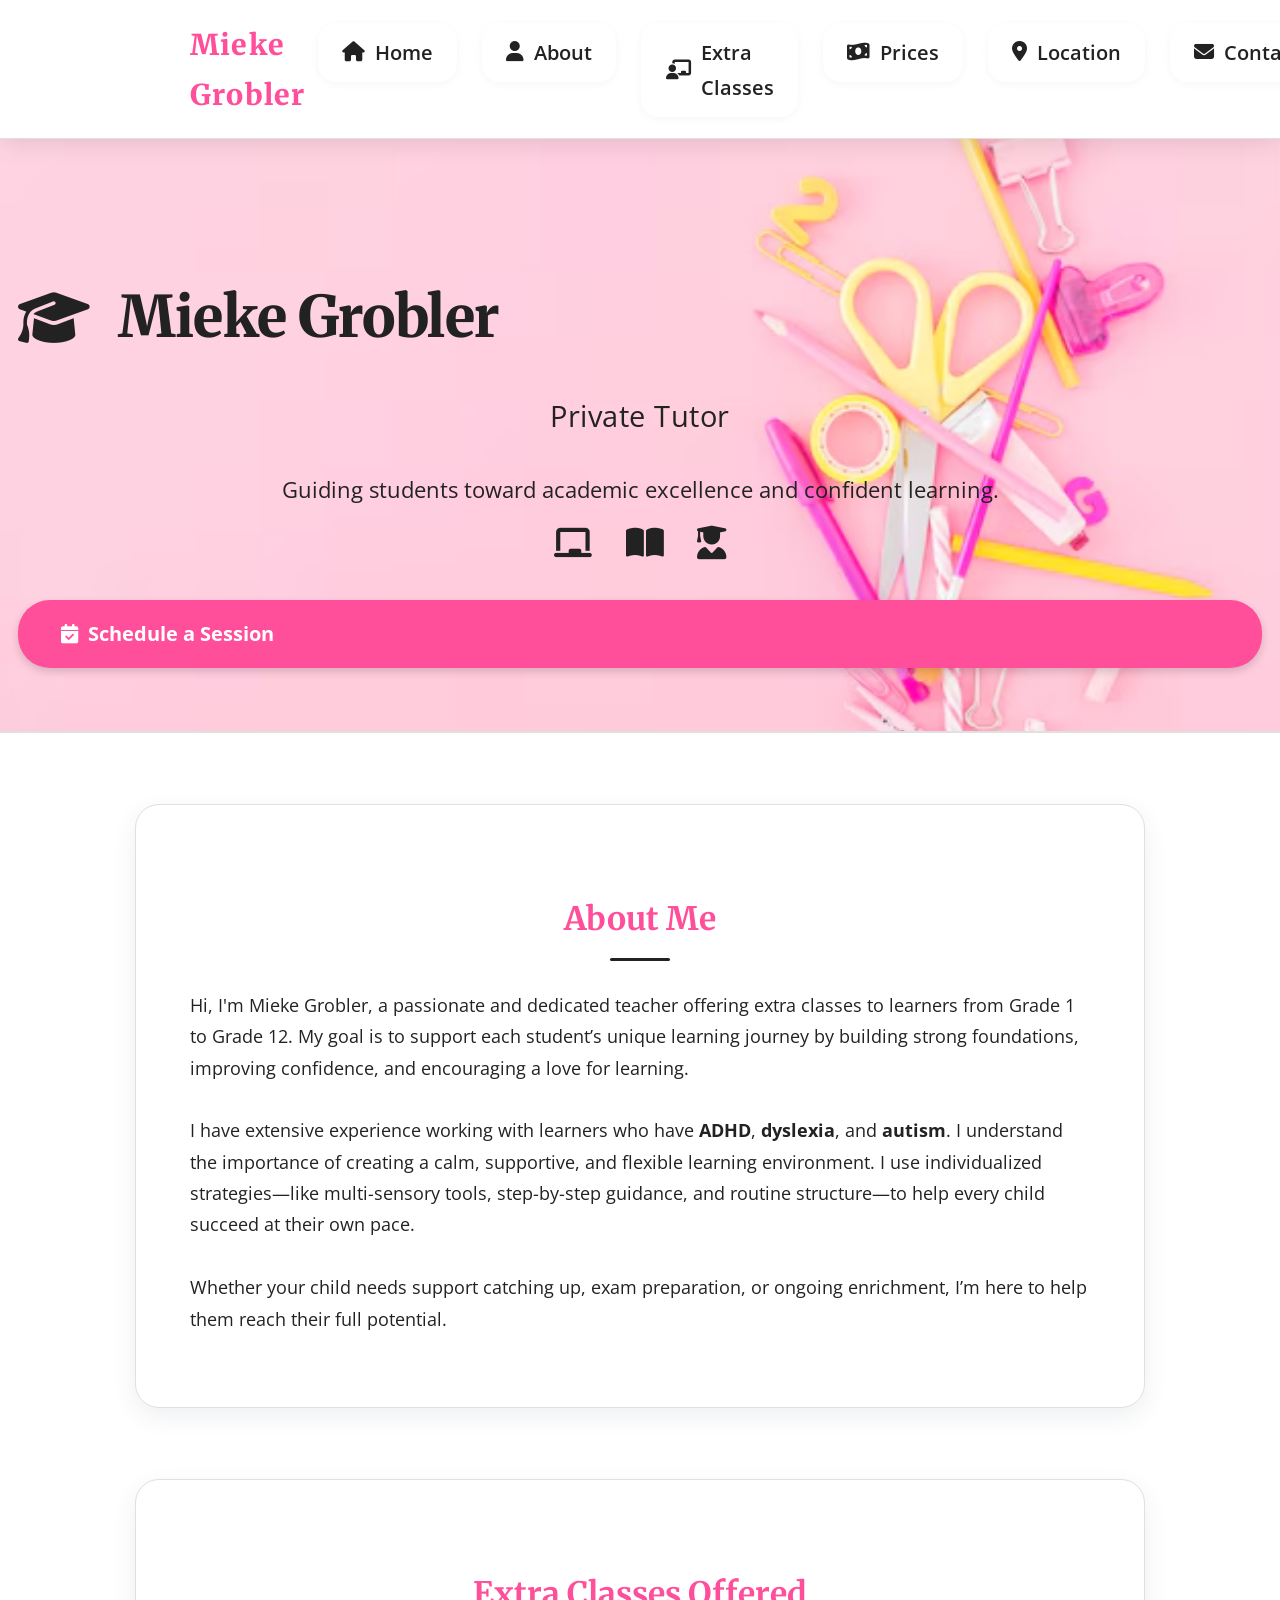
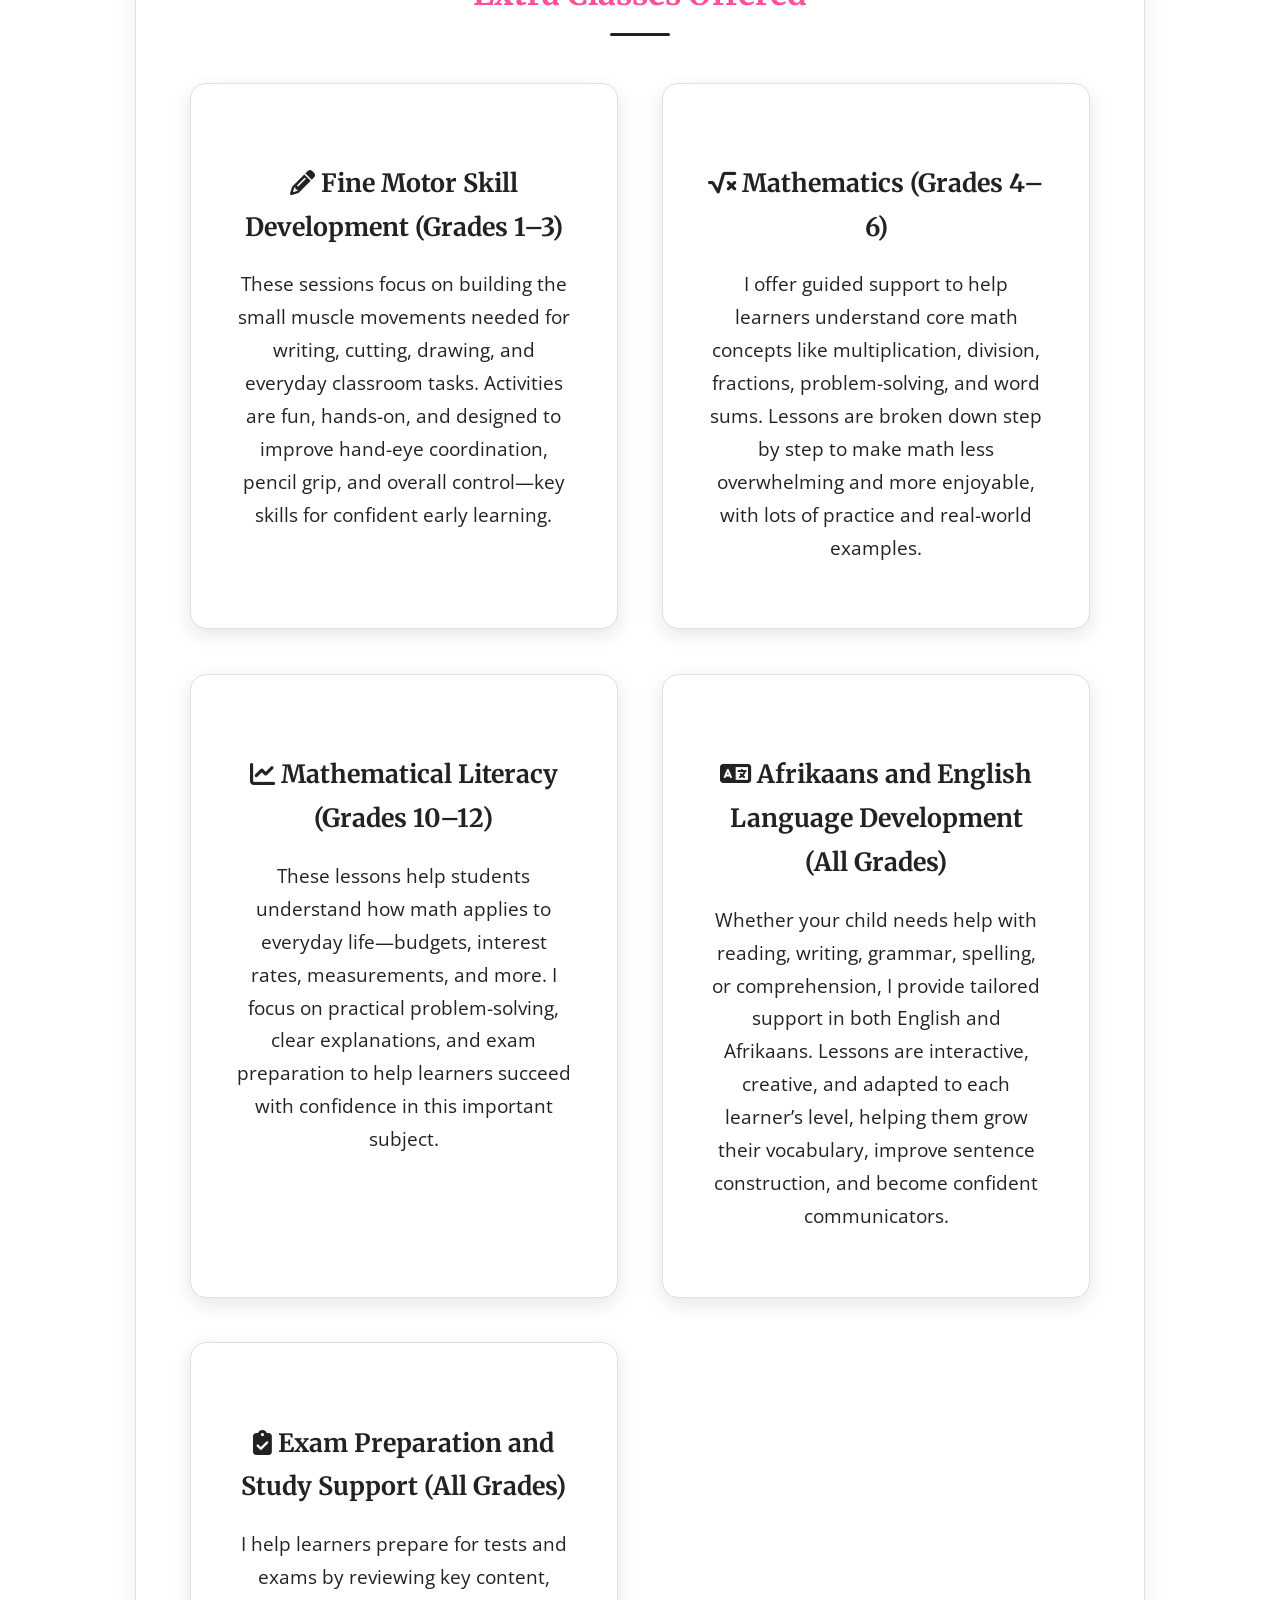
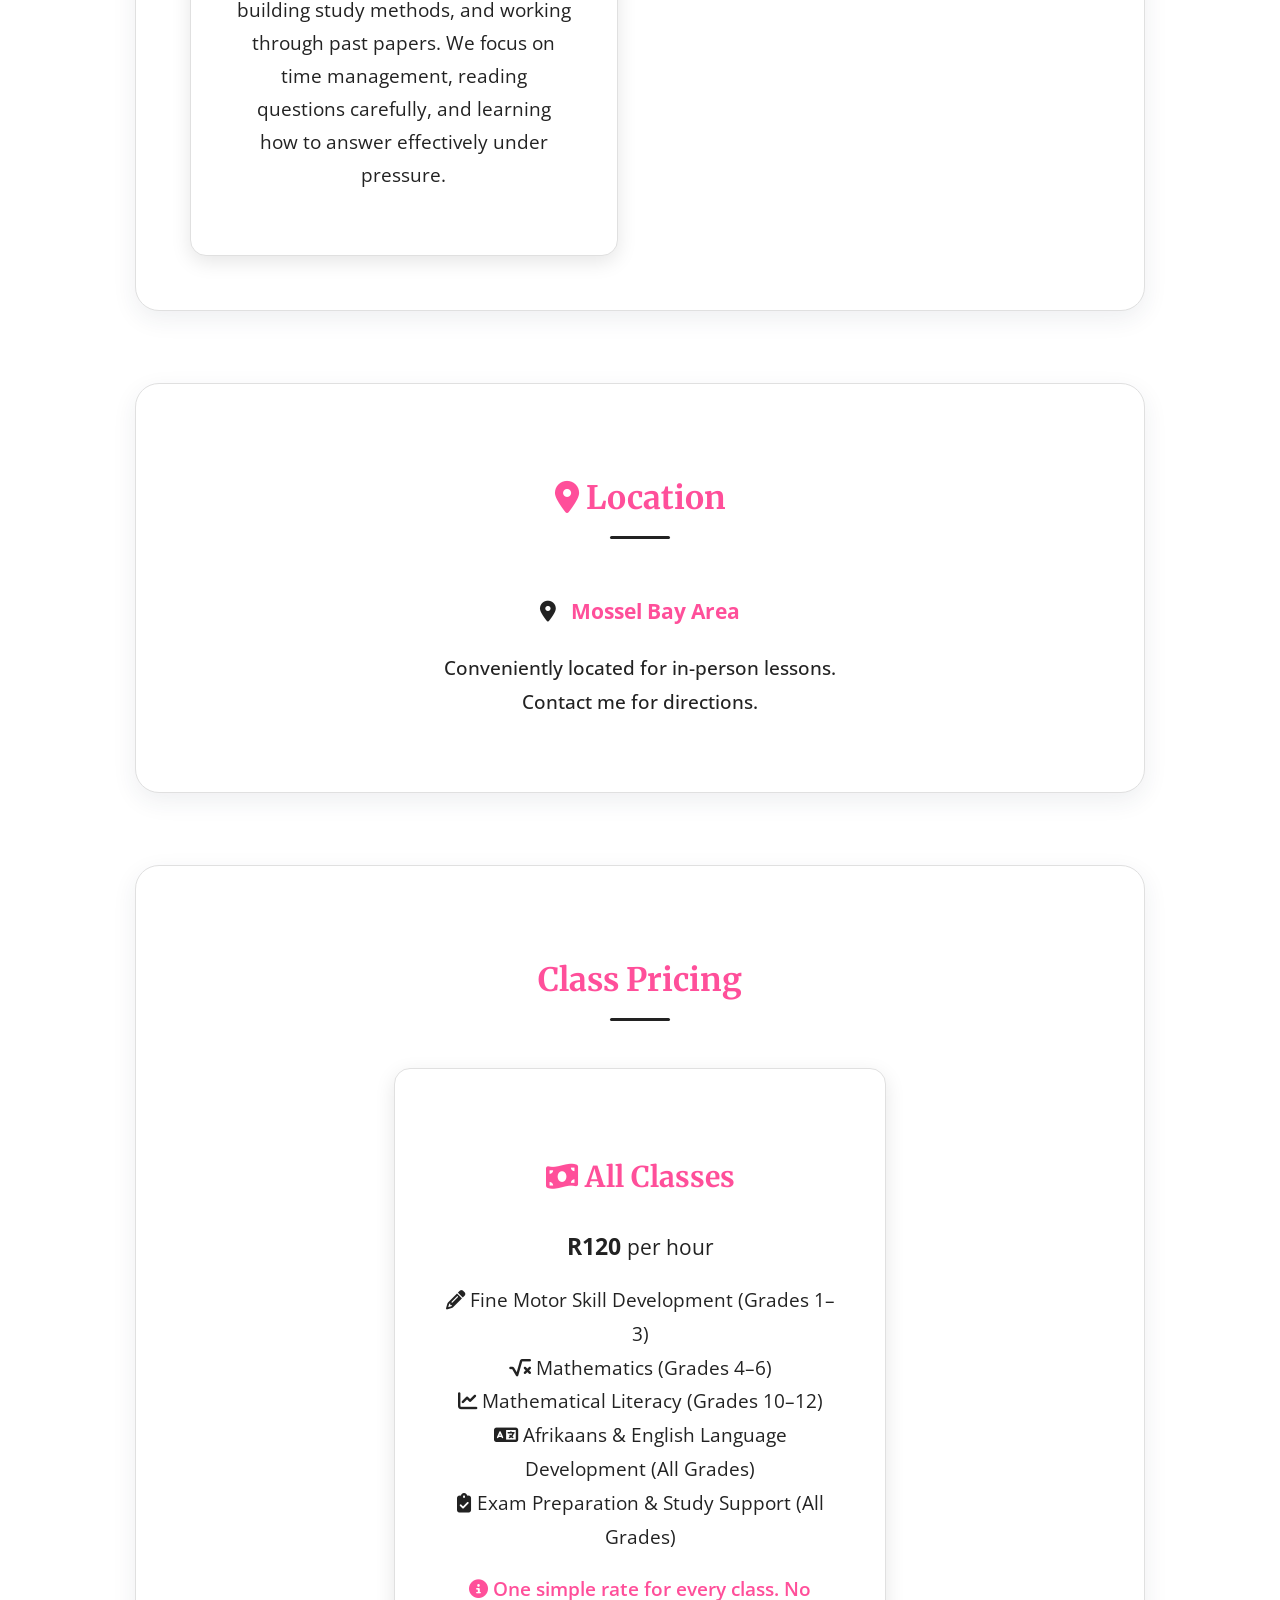
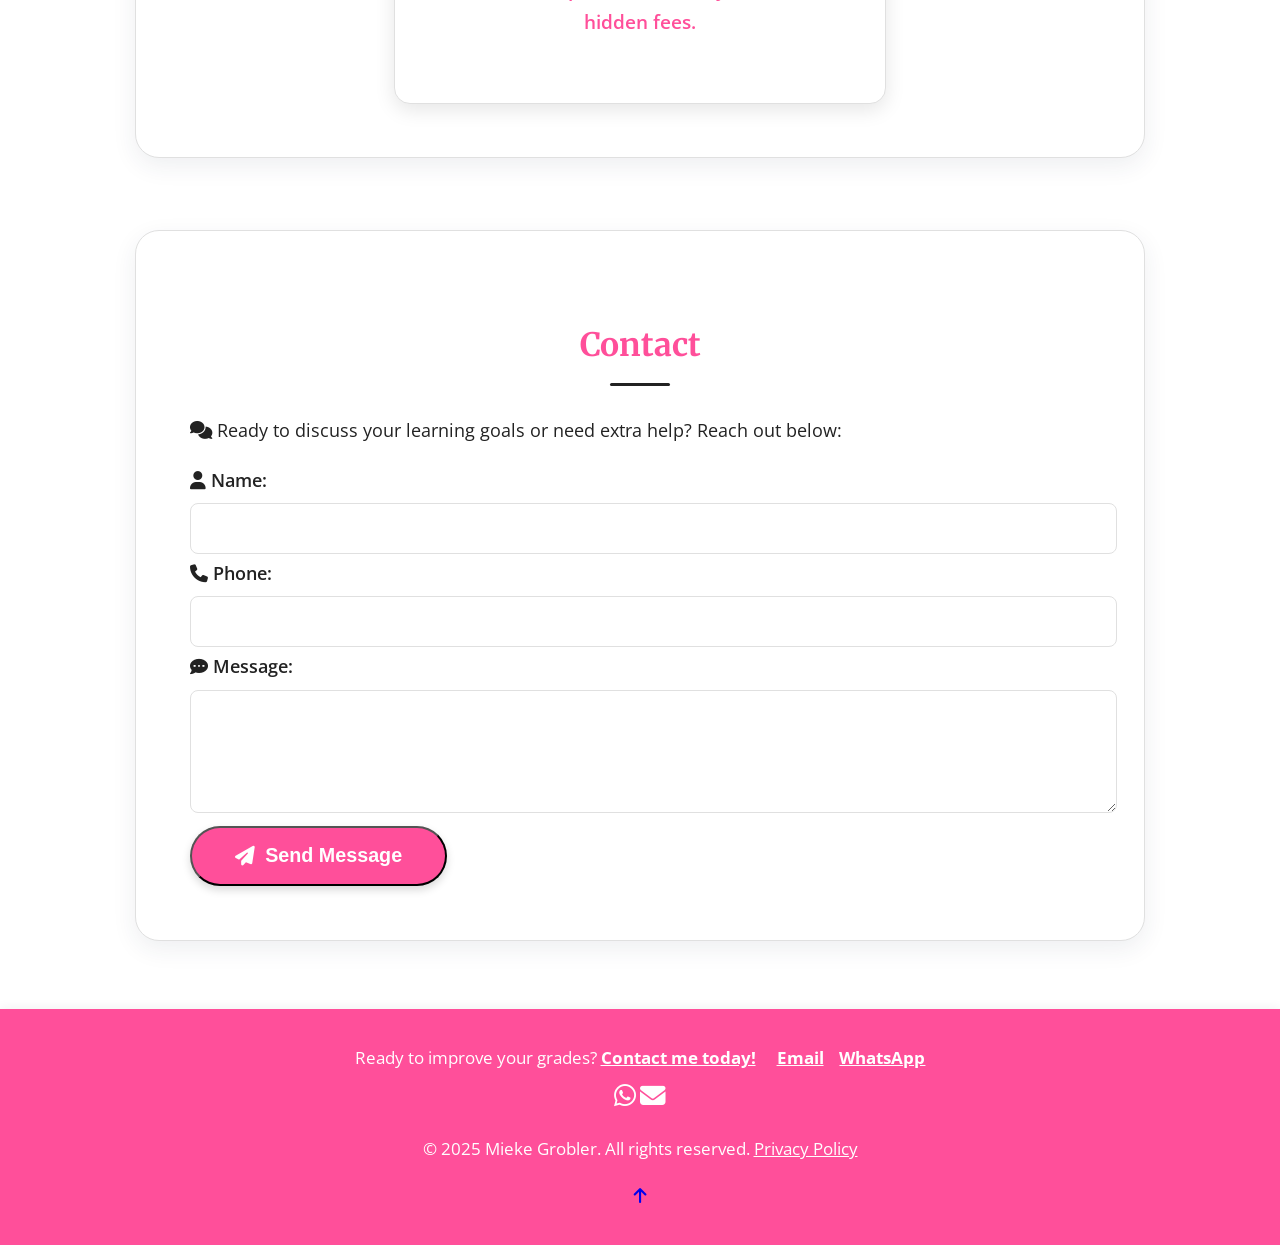
==== index.html @ 0d20e69e "First commit of MiekeGroblerWebsite" ====
<!DOCTYPE html>
<html lang="en">
<head>
    <meta charset="UTF-8" />
    <meta name="viewport" content="width=device-width, initial-scale=1" />
    <title>Mieke Grobler | Private Tutor</title>
    <link rel="stylesheet" href="style.css" />
    <!-- Google Fonts -->
    <link href="https://fonts.googleapis.com/css2?family=Open+Sans:wght@400;700&family=Merriweather:wght@700;800&display=swap" rel="stylesheet">
    <!-- Font Awesome for icons -->
    <link rel="stylesheet" href="https://cdnjs.cloudflare.com/ajax/libs/font-awesome/6.4.0/css/all.min.css" />
    <!-- Smooth scroll behavior -->
    <style>html { scroll-behavior: smooth; }</style>
</head>
<body>

    <!-- Navigation -->
    <header class="sticky-header">
        <nav>
            <span class="nav-logo"></i> Mieke Grobler</span>
            <ul>
                <li><a href="#home"><i class="fa-solid fa-house"></i> Home</a></li>
                <li><a href="#about"><i class="fa-solid fa-user"></i> About</a></li>
                <li><a href="#extra-classes"><i class="fa-solid fa-chalkboard-teacher"></i> Extra Classes</a></li>
                <li><a href="#prices"><i class="fa-solid fa-money-bill-wave"></i> Prices</a></li>
                <li><a href="#location"><i class="fa-solid fa-location-dot"></i> Location</a></li>
                <li><a href="#contact"><i class="fa-solid fa-envelope"></i> Contact</a></li>
            </ul>
        </nav>
    </header>
    <!-- Top Image Removed. Background is now set in CSS for hero section. -->

    <!-- Hero / Intro Section -->
    <section id="home" class="hero-formal">
        <div class="hero-content">
            <h1><i class="fa-solid fa-graduation-cap"></i> Mieke Grobler</h1>
            <h2>Private Tutor</h2>
            <p>Guiding students toward academic excellence and confident learning.<br>
            <span class="hero-icons">
                <i class="fa-solid fa-chalkboard"></i>
                <i class="fa-solid fa-book-open"></i>
                <i class="fa-solid fa-user-graduate"></i>
            </span>
            </p>
            <a href="#contact" class="btn-main"><i class="fa-solid fa-calendar-check"></i> Schedule a Session</a>
        </div>
    </section>

    <!-- About Section -->
    <section id="about" class="about-formal">
        <h3>About Me</h3>
        <p>
            Hi, I'm Mieke Grobler, a passionate and dedicated teacher offering extra classes to learners from Grade 1 to Grade 12. My goal is to support each student’s unique learning journey by building strong foundations, improving confidence, and encouraging a love for learning.<br><br>
            I have extensive experience working with learners who have <strong>ADHD</strong>, <strong>dyslexia</strong>, and <strong>autism</strong>. I understand the importance of creating a calm, supportive, and flexible learning environment. I use individualized strategies—like multi-sensory tools, step-by-step guidance, and routine structure—to help every child succeed at their own pace.<br><br>
            Whether your child needs support catching up, exam preparation, or ongoing enrichment, I’m here to help them reach their full potential.
        </p>
    </section>

    <!-- Classes / Services Section -->
    <section id="extra-classes" class="services-formal">
        <h3>Extra Classes Offered</h3>
        <div class="service-list">
            <div class="service">
                <h4><i class="fa-solid fa-pencil"></i> Fine Motor Skill Development (Grades 1–3)</h4>
                <p>These sessions focus on building the small muscle movements needed for writing, cutting, drawing, and everyday classroom tasks. Activities are fun, hands-on, and designed to improve hand-eye coordination, pencil grip, and overall control—key skills for confident early learning.</p>
            </div>
            <div class="service">
                <h4><i class="fa-solid fa-square-root-variable"></i> Mathematics (Grades 4–6)</h4>
                <p>I offer guided support to help learners understand core math concepts like multiplication, division, fractions, problem-solving, and word sums. Lessons are broken down step by step to make math less overwhelming and more enjoyable, with lots of practice and real-world examples.</p>
            </div>
            <div class="service">
                <h4><i class="fa-solid fa-chart-line"></i> Mathematical Literacy (Grades 10–12)</h4>
                <p>These lessons help students understand how math applies to everyday life—budgets, interest rates, measurements, and more. I focus on practical problem-solving, clear explanations, and exam preparation to help learners succeed with confidence in this important subject.</p>
            </div>
            <div class="service">
                <h4><i class="fa-solid fa-language"></i> Afrikaans and English Language Development (All Grades)</h4>
                <p>Whether your child needs help with reading, writing, grammar, spelling, or comprehension, I provide tailored support in both English and Afrikaans. Lessons are interactive, creative, and adapted to each learner’s level, helping them grow their vocabulary, improve sentence construction, and become confident communicators.</p>
            </div>
            <div class="service">
                <h4><i class="fa-solid fa-clipboard-check"></i> Exam Preparation and Study Support (All Grades)</h4>
                <p>I help learners prepare for tests and exams by reviewing key content, building study methods, and working through past papers. We focus on time management, reading questions carefully, and learning how to answer effectively under pressure.</p>
            </div>
        </div>
    </section>

    <!-- Location Section -->
    <section id="location" class="location-formal section-animate">
        <div class="location-content">
            <h3><i class="fa-solid fa-location-dot"></i> Location</h3>
            <div class="location-details">
                <p><i class="fa-solid fa-map-marker-alt" style="color:var(--accent-green);margin-right:0.5em;"></i> <span style="font-weight:700;color:var(--primary-pink);">Mossel Bay Area</span></p>
                <p style="color:var(--dark-text);font-size:1.08em;margin-top:0.5em;">Conveniently located for in-person lessons.<br>Contact me for directions.</p>
            </div>
        </div>
    </section>
    <!-- Testimonials Section -->
    <section id="prices" class="prices-formal">
        <h3>Class Pricing</h3>
        <div class="price-list" style="justify-content:center;">
            <div class="price-item" style="max-width:400px;margin:auto;">
                <h4 style="font-size:1.6em;color:var(--primary-pink);margin-bottom:0.5em;"><i class="fa-solid fa-money-bill-wave"></i> All Classes</h4>
                <p style="font-size:1.3em;color:var(--accent-green);font-weight:700;margin-bottom:0.7em;">R120 <span style="font-size:0.9em;color:var(--dark-text);font-weight:400;">per hour</span></p>
                <ul style="list-style:none;padding:0;margin:0 0 1em 0;font-size:1.08em;color:var(--dark-text);">
                    <li><i class="fa-solid fa-pencil"></i> Fine Motor Skill Development (Grades 1–3)</li>
                    <li><i class="fa-solid fa-square-root-variable"></i> Mathematics (Grades 4–6)</li>
                    <li><i class="fa-solid fa-chart-line"></i> Mathematical Literacy (Grades 10–12)</li>
                    <li><i class="fa-solid fa-language"></i> Afrikaans & English Language Development (All Grades)</li>
                    <li><i class="fa-solid fa-clipboard-check"></i> Exam Preparation & Study Support (All Grades)</li>
                </ul>
                <p style="color:var(--primary-pink);font-size:1.05em;margin-top:0.5em;"><i class="fa-solid fa-info-circle"></i> One simple rate for every class. No hidden fees.</p>
            </div>
        </div>
    </section>

    <!-- Contact Section -->
    <section id="contact" class="contact-formal">
        <h3>Contact</h3>
        <p><i class="fa-solid fa-comments"></i> Ready to discuss your learning goals or need extra help? Reach out below:</p>
        <form class="contact-form" action="https://formspree.io/f/xblynzdd" method="POST">
            <div class="form-group">
                <label for="name"><i class="fa-solid fa-user"></i> Name:</label>
                <input type="text" id="name" name="name" required>
            </div>
            <div class="form-group">
                <label for="email"><i class="fa-solid fa-phone"></i> Phone:</label>
                <input type="email" id="email" name="email" required>
            </div>
            <div class="form-group">
                <label for="message"><i class="fa-solid fa-comment-dots"></i> Message:</label>
                <textarea id="message" name="message" rows="4" required></textarea>
            </div>
            <button type="submit" class="btn-main"><i class="fa-solid fa-paper-plane"></i> Send Message</button>
            <input type="hidden" name="_subject" value="New Contact Form Submission from Mieke Grobler Website">
            <input type="hidden" name="_next" value="#contact">
        </form>
    </section>

    <footer>
        <div class="call-to-action-bar">
            Ready to improve your grades?
            <a href="#contact" style="color:#fff;text-decoration:underline;font-weight:700;">Contact me today!</a>
            <span style="margin-left:1em;"></span>
            <a href="mailto:miekegrobler03@gmail.com" style="color:#fff;text-decoration:underline;font-weight:700;" title="Email Mieke">Email</a>
            <span style="margin-left:0.7em;"></span>
            <a href="https://wa.me/27649006282" target="_blank" style="color:#fff;text-decoration:underline;font-weight:700;" title="WhatsApp Mieke">WhatsApp</a>
        </div>
        <div class="footer-social">
            <a href="https://wa.me/yourwhatsappphonenumber" title="WhatsApp" target="_blank"><i class="fab fa-whatsapp"></i></a>
            <a href="mailto:your@email.com" title="Gmail" target="_blank"><i class="fa-solid fa-envelope"></i></a>
        </div>
        <p>&copy; 2025 Mieke Grobler. All rights reserved. <a href="#" style="color:#fff;text-decoration:underline;">Privacy Policy</a></p>
        <a href="#home" class="back-to-top" title="Back to top"><i class="fa-solid fa-arrow-up"></i></a>
    <script>
    // Animate sections on scroll
    function revealSections() {
      document.querySelectorAll('.about-formal, .services-formal, .prices-formal, .contact-formal').forEach(function(section) {
        var rect = section.getBoundingClientRect();
        if (rect.top < window.innerHeight - 60) {
          section.classList.add('visible');
        } else {
          section.classList.remove('visible');
        }
      });
    }
    window.addEventListener('scroll', revealSections);
    window.addEventListener('DOMContentLoaded', function() {
      document.querySelectorAll('.about-formal, .services-formal, .prices-formal, .contact-formal').forEach(function(section) {
        section.classList.add('section-animate');
      });
      revealSections();
    });
    // Highlight active nav link
    function highlightNav() {
      var sections = ['home','about','extra-classes','prices','contact'];
      var scrollPos = window.scrollY || window.pageYOffset;
      var found = false;
      sections.forEach(function(id, i) {
        var sec = document.getElementById(id);
        var nav = document.querySelector('a[href="#'+id+'"]');
        if (sec && nav) {
          var top = sec.offsetTop - 80;
          var bottom = top + sec.offsetHeight;
          if (scrollPos >= top && scrollPos < bottom && !found) {
            nav.classList.add('active');
            found = true;
          } else {
            nav.classList.remove('active');
          }
        }
      });
    }
    window.addEventListener('scroll', highlightNav);
    window.addEventListener('DOMContentLoaded', highlightNav);
    </script>
    </footer>
</body>
</html>
---- style.css ----
/* --- Prices Section --- */
.prices-formal {
    max-width: 900px;
    margin: 4em auto 3em auto;
    background: var(--neutral-white);
    box-shadow: 0 8px 25px 0 rgba(34,48,78,0.08);
    padding: 3em;
    border-radius: 24px;
    border: 1px solid var(--neutral-grey);
    position: relative;
}
.prices-formal h3 {
    color: var(--primary-pink);
    margin-bottom: 0.6em;
    font-size: 1.8em;
    font-family: 'Merriweather', serif;
    font-weight: 700;
    text-align: center;
    position: relative;
    padding-bottom: 0.3em;
}
.prices-formal h3::after {
    content: '';
    display: block;
    width: 60px;
    height: 3px;
    background: var(--accent-green); /* Now black */
    margin: 10px auto 0 auto;
    border-radius: 2px;
}
.price-list {
    display: grid;
    grid-template-columns: repeat(auto-fit, minmax(280px, 1fr));
    gap: 2.5em;
    justify-content: center;
    padding-top: 1em;
}
.price-item {
    background: var(--neutral-white);
    padding: 2.5em;
    border-radius: 16px;
    box-shadow: 0 6px 20px rgba(0,0,0,0.1);
    text-align: center;
    transition: transform 0.25s ease, box-shadow 0.25s ease;
    border: 1px solid var(--neutral-grey);
}
.price-item h4 {
    color: var(--accent-green); /* Now black */
    font-size: 1.4em;
    font-family: 'Merriweather', serif;
    margin-bottom: 0.6em;
}
.price-item p {
    font-size: 1.15em;
    color: var(--dark-text);
    font-weight: 600;
}
.price-note {
    text-align: center;
    margin-top: 2em;
    color: var(--primary-pink);
    font-size: 1.1em;
    font-weight: 500;
}
/* --- General Body & Typography --- */

:root {
    --primary-pink: #ff4f9a; /* Main pink */
    --accent-pink-light: #fff6fa; /* Soft light pink */
    --accent-pink-dark: #d72660; /* Deep accent pink */
    --accent-green: #222; /* Black replaces green */
    --accent-grey: #f7f7f7; /* Light grey for backgrounds */
    --neutral-white: #fff;
    --neutral-grey: #e0e0e0;
    --dark-text: #222;
    --light-text: #fff;
}

body {
    background: var(--neutral-white);
    color: var(--dark-text);
    font-family: 'Open Sans', Arial, sans-serif; /* Ensuring Open Sans for body */
    margin: 0;
    line-height: 1.75; /* Slightly increased line height for readability */
    font-size: 1.12em; /* Slightly larger base font size */
    -webkit-font-smoothing: antialiased; /* Smoother font rendering */
    -moz-osx-font-smoothing: grayscale; /* Smoother font rendering for Firefox */
}

/* --- Navigation --- */
header.sticky-header {
    background: rgba(255,255,255,0.85); /* Slightly transparent for modern look */
    backdrop-filter: blur(8px); /* Blur effect for contrast */
    border-bottom: 1px solid var(--neutral-grey);
    padding: 1.1em 0 1em 0; /* More vertical padding */
    box-shadow: 0 4px 24px rgba(0,0,0,0.10); /* More visible shadow for header */
    position: sticky;
    top: 0;
    z-index: 100;
}

nav {
    display: flex;
    align-items: center;
    justify-content: space-between;
    max-width: 900px;
    margin: 0 auto;
    padding: 0 1em;
}

nav ul {
    display: flex;
    list-style: none;
    margin: 0;
    padding: 0;
}

nav ul li {
    margin: 0 0.7em;
}

.nav-logo {
    font-family: 'Merriweather', serif;
    font-weight: 800; /* Bolder logo */
    font-size: 1.6em; /* Slightly larger logo */
    color: var(--primary-pink);
    letter-spacing: 1.2px; /* Increased letter spacing */
    transition: color 0.3s ease; /* Smooth transition for logo color */
    display: flex;
    align-items: center;
    gap: 0.5em;
}
.nav-logo:hover {
    color: var(--accent-green); /* Now black on hover */
}

nav ul li a {
    text-decoration: none;
    color: var(--dark-text);
    font-weight: 600; /* Bolder navigation links */
    font-size: 1.12em;
    padding: 0.6em 1.2em; /* More padding for links */
    border-radius: 18px; /* Softer corners */
    transition: background 0.25s, color 0.25s, box-shadow 0.18s, transform 0.15s;
    display: flex;
    align-items: center;
    gap: 0.5em;
    box-shadow: 0 2px 8px rgba(34,48,78,0.04);
}

nav ul li a:hover {
    background: var(--accent-green); /* Now black */
    color: var(--light-text);
    transform: translateY(-4px) scale(1.07); /* More pronounced lift and scale */
    box-shadow: 0 6px 18px rgba(34,48,78,0.10);
    background: var(--primary-pink);
    color: var(--light-text);
    box-shadow: 0 4px 16px rgba(255,79,154,0.12);
    border-bottom: 3px solid var(--accent-yellow);
    font-weight: 800;
}

/* --- Hero Section --- */
.hero-formal {
    background: url('heap-nice-stationery_23-2147864663.avif');
    background-size: cover;
    background-position: center;
    background-repeat: no-repeat;
    background-size: cover;
    background-position: center;
    background-repeat: no-repeat;
    border-bottom: 2px solid var(--neutral-grey);
    text-align: center;
    padding: 4.5em 1em 3.5em 1em; /* More padding */
    position: relative;
    overflow: hidden; /* To contain any pseudo-elements */
}

.hero-content h1 {
    font-family: 'Merriweather', serif;
    font-size: 3.2em; /* Larger H1 */
    color: var(--accent-blue); /* Blue for main heading */
    margin-bottom: 0.15em;
    font-weight: 800; /* Bolder H1 */
    letter-spacing: -0.5px; /* Tighter letter spacing for impact */
    display: flex;
    align-items: center;
    gap: 0.5em;
}

.hero-icons {
    display: flex;
    justify-content: center;
    gap: 1em;
    font-size: 1.5em;
    margin-top: 0.5em;
    color: var(--accent-green); /* Now black */
}

.hero-content h2 {
    font-size: 1.6em; /* Larger H2 */
    font-weight: 400;
    color: var(--accent-yellow); /* Yellow for subheading */
    margin-bottom: 1em;
    letter-spacing: 0.5px;
}

.hero-content p {
    color: var(--dark-text);
    font-size: 1.25em; /* Larger paragraph text */
    margin-bottom: 1.8em;
    max-width: 750px; /* Constrain width for readability */
    margin-left: auto;
    margin-right: auto;
}

.btn-main {
    display: inline-block;
    background: var(--primary-pink);
    color: var(--light-text);
    border-radius: 32px;
    padding: 0.85em 2.2em; /* More padding for a bolder button */
    font-size: 1.1em; /* Larger font size */
    font-weight: 700; /* Bolder text */
    text-decoration: none;
    transition: background 0.2s ease, transform 0.15s ease, box-shadow 0.2s ease; /* All transitions */
    box-shadow: 0 4px 8px rgba(0,0,0,0.15); /* Subtle shadow */
    display: flex;
    align-items: center;
    gap: 0.5em;
}

.service-icons {
    display: flex;
    justify-content: center;
    gap: 0.5em;
    font-size: 1.2em;
    margin-top: 0.3em;
    color: var(--accent-purple); /* Purple for icons */
}
.form-group label {
    display: block;
    margin-bottom: 0.4em;
    font-weight: 600;
}
.form-group input,
.form-group textarea {
    width: 100%;
    padding: 0.7em;
    border: 1px solid var(--neutral-grey);
    border-radius: 8px;
    font-size: 1em;
    font-family: 'Open Sans', Arial, sans-serif;
    margin-bottom: 0.2em;
}
.form-group input:focus,
.form-group textarea:focus {
    outline: none;
    border-color: var(--primary-pink);
    box-shadow: 0 0 0 2px rgba(231,84,128,0.15);
}
.footer-social a {
    color: var(--light-text);
    font-size: 1.5em;
    transition: color 0.2s;
}
.footer-social a:hover {
    color: var(--accent-green); /* Now black */
}
.back-to-top:hover {
    background: var(--primary-pink);
}

.btn-main:hover {
    background: var(--accent-green); /* Now black */
    color: var(--light-text); /* Keep text white on hover */
    transform: translateY(-3px); /* More pronounced lift */
    box-shadow: 0 6px 12px rgba(0,0,0,0.25); /* Larger shadow on hover */
}


/* --- General Section Styling --- */
.about-formal, .services-formal, .testimonials-formal, .contact-formal {
    max-width: 900px; /* Slightly wider sections */
    margin: 4em auto 3em auto; /* More vertical margin between sections */
    background: var(--neutral-white);
    box-shadow: 0 8px 25px 0 rgba(34,48,78,0.08); /* More prominent shadow */
    padding: 3em; /* More padding within sections */
    border-radius: 24px; /* More rounded corners */
    border: 1px solid var(--neutral-grey);
    position: relative; /* For potential future absolute positioning of elements */
/* Removed stray closing brace that caused a syntax error */
}
/* Location Section */
.location-formal {
    max-width: 900px;
    margin: 4em auto 3em auto;
    background: var(--neutral-white);
    box-shadow: 0 8px 25px 0 rgba(34,48,78,0.08);
    padding: 3em;
    border-radius: 24px;
    border: 1px solid var(--neutral-grey);
    position: relative;
    text-align: center;
}
.location-formal h3 {
    color: var(--primary-pink);
    margin-bottom: 0.6em;
    font-size: 1.8em;
    font-family: 'Merriweather', serif;
    font-weight: 700;
    text-align: center;
    position: relative;
    padding-bottom: 0.3em;
}
.location-formal h3::after {
    content: '';
    display: block;
    width: 60px;
    height: 3px;
    background: var(--accent-green); /* Now black */
    margin: 10px auto 0 auto;
    border-radius: 2px;
}
.location-details p {
    font-size: 1.18em;
    color: var(--dark-text);
    font-weight: 500;
    margin-top: 1.2em;
}
.location-content {
    display: flex;
    flex-direction: column;
    align-items: center;
}
/* End Location Section */
/* Section Title Styling */
.about-formal h3, .services-formal h3, .testimonials-formal h3, .contact-formal h3 {
    color: var(--primary-pink);
    margin-bottom: 0.6em; /* More space below headings */
    font-size: 1.8em; /* Larger section headings */
    font-family: 'Merriweather', serif;
    font-weight: 700;
    text-align: center; /* Center align all section headings */
    position: relative;
    padding-bottom: 0.3em; /* Space for an underline effect */
}
.about-formal h3::after, .services-formal h3::after, .testimonials-formal h3::after, .contact-formal h3::after {
    content: '';
    display: block;
    width: 60px; /* Short underline */
    height: 3px;
    background: var(--accent-green); /* Black underline */
    margin: 10px auto 0 auto; /* Center the underline */
    border-radius: 2px;
}


/* --- Services Section --- */
.service-list {
    display: grid; /* Using CSS Grid for better control */
    grid-template-columns: repeat(auto-fit, minmax(280px, 1fr)); /* Responsive grid */
    gap: 2.5em; /* Increased gap */
    justify-content: center;
    padding-top: 1em; /* Space from heading */
}

.service {
    background: var(--neutral-white);
    padding: 2.5em; /* More padding inside service cards */
    border-radius: 16px; /* Rounded corners */
    box-shadow: 0 6px 20px rgba(0,0,0,0.1); /* Clearer shadow for cards */
    text-align: center; /* Center content in service cards */
    transition: transform 0.25s ease, box-shadow 0.25s ease; /* Smooth transitions */
    border: 1px solid var(--neutral-grey);
}
.service:hover {
    transform: translateY(-5px); /* Lift effect on hover */
    box-shadow: 0 10px 30px rgba(0,0,0,0.2); /* More pronounced shadow on hover */
}

.service h4 {
    color: var(--accent-green); /* Now black */
    font-size: 1.4em; /* Larger service titles */
    font-family: 'Merriweather', serif;
    margin-bottom: 0.6em;
}
.service p {
    font-size: 1.05em; /* Slightly larger paragraph in services */
    color: var(--dark-text);
}


/* --- Testimonials Section --- */
.testimonials-formal blockquote {
    border-left: 5px solid var(--accent-green); /* Thicker black border */
    margin: 2.5em auto 1.5em auto; /* More spacing */
    padding: 1.5em 1.5em 1.5em 1.8em; /* More padding */
    font-style: italic;
    color: var(--dark-text);
    background: #fcfcfc;
    border-radius: 8px;
    box-shadow: 0 2px 8px rgba(0,0,0,0.08); /* Shadow for quotes */
    max-width: 700px; /* Constrain quote width */
}

.testimonials-formal blockquote span {
    display: block;
    font-size: 1em;
    color: var(--primary-pink);
    font-style: normal;
    font-weight: 600; /* Bolder attribution */
    margin-top: 0.5em;
    text-align: right; /* Align attribution to the right */
}

/* --- Contact Section --- */
.contact-formal .btn-secondary {
    display: inline-block;
    background: var(--accent-green); /* Secondary button background black */
    color: var(--light-text);
    border-radius: 28px; /* More rounded */
    padding: 0.8em 2em; /* More padding */
    font-size: 1.05em;
    text-decoration: none;
    margin-top: 1.5em;
    transition: background 0.2s ease, transform 0.15s ease, box-shadow 0.2s ease;
    box-shadow: 0 4px 8px rgba(0,0,0,0.15); /* Subtle shadow */
}

.contact-formal .btn-secondary:hover {
    background: var(--primary-pink); /* Hover to pink */
    color: var(--light-text);
    transform: translateY(-3px);
    box-shadow: 0 6px 12px rgba(0,0,0,0.25);
}

/* --- Footer --- */
footer {
    background: var(--primary-pink);
    color: var(--light-text);
    text-align: center;
    padding: 2em 0; /* More padding for footer */
    font-size: 0.95em;
    margin-top: 4em; /* More space before footer */
    box-shadow: 0 -2px 10px rgba(0,0,0,0.05); /* Subtle shadow for footer */
}

/* --- Responsive Adjustments (Enhanced) --- */
@media (max-width: 900px) {
    .about-formal, .services-formal, .testimonials-formal, .contact-formal {
        max-width: 95%; /* Use more width on smaller screens */
        margin: 3em auto 2em auto;
        padding: 2em;
    }
}

@media (max-width: 768px) {
    nav {
        flex-direction: column;
        padding: 1em;
    }
    .nav-logo {
        margin-bottom: 0.8em;
    }
    nav ul {
        flex-wrap: wrap; /* Allow nav items to wrap */
        justify-content: center;
        gap: 0.8em 1.2em; /* Row and column gap */
    }
    nav ul li {
        margin: 0; /* Reset individual margin */
    }

    .hero-content h1 {
        font-size: 2.5em;
    }
    .hero-content h2 {
        font-size: 1.3em;
    }
    .hero-content p {
        font-size: 1.1em;
    }

    .about-formal h3, .services-formal h3, .testimonials-formal h3, .contact-formal h3 {
        font-size: 1.6em;
    }
    .about-formal h3::after, .services-formal h3::after, .testimonials-formal h3::after, .contact-formal h3::after {
        width: 40px; /* Smaller underline for mobile */
    }

    .service-list {
        grid-template-columns: 1fr; /* Stack services on mobile */
    }

    .service {
        width: 90%; /* Wider cards on mobile */
        margin: 0 auto;
    }
}

@media (max-width: 480px) {
    body {
        font-size: 1em;
    }
    .hero-formal {
        padding: 3em 0.5em 2.5em 0.5em;
    }
    .hero-content h1 {
        font-size: 2em;
    }
    .hero-content h2 {
        font-size: 1.1em;
    }
    .btn-main {
        padding: 0.7em 1.8em;
        font-size: 1em;
    }
    .about-formal, .services-formal, .testimonials-formal, .contact-formal {
        padding: 1.5em;
        margin: 2em auto 1.5em auto;
    }
    .service {
        padding: 2em;
    }
    .testimonials-formal blockquote {
        padding: 1.2em;
    }
}
/* End of file */
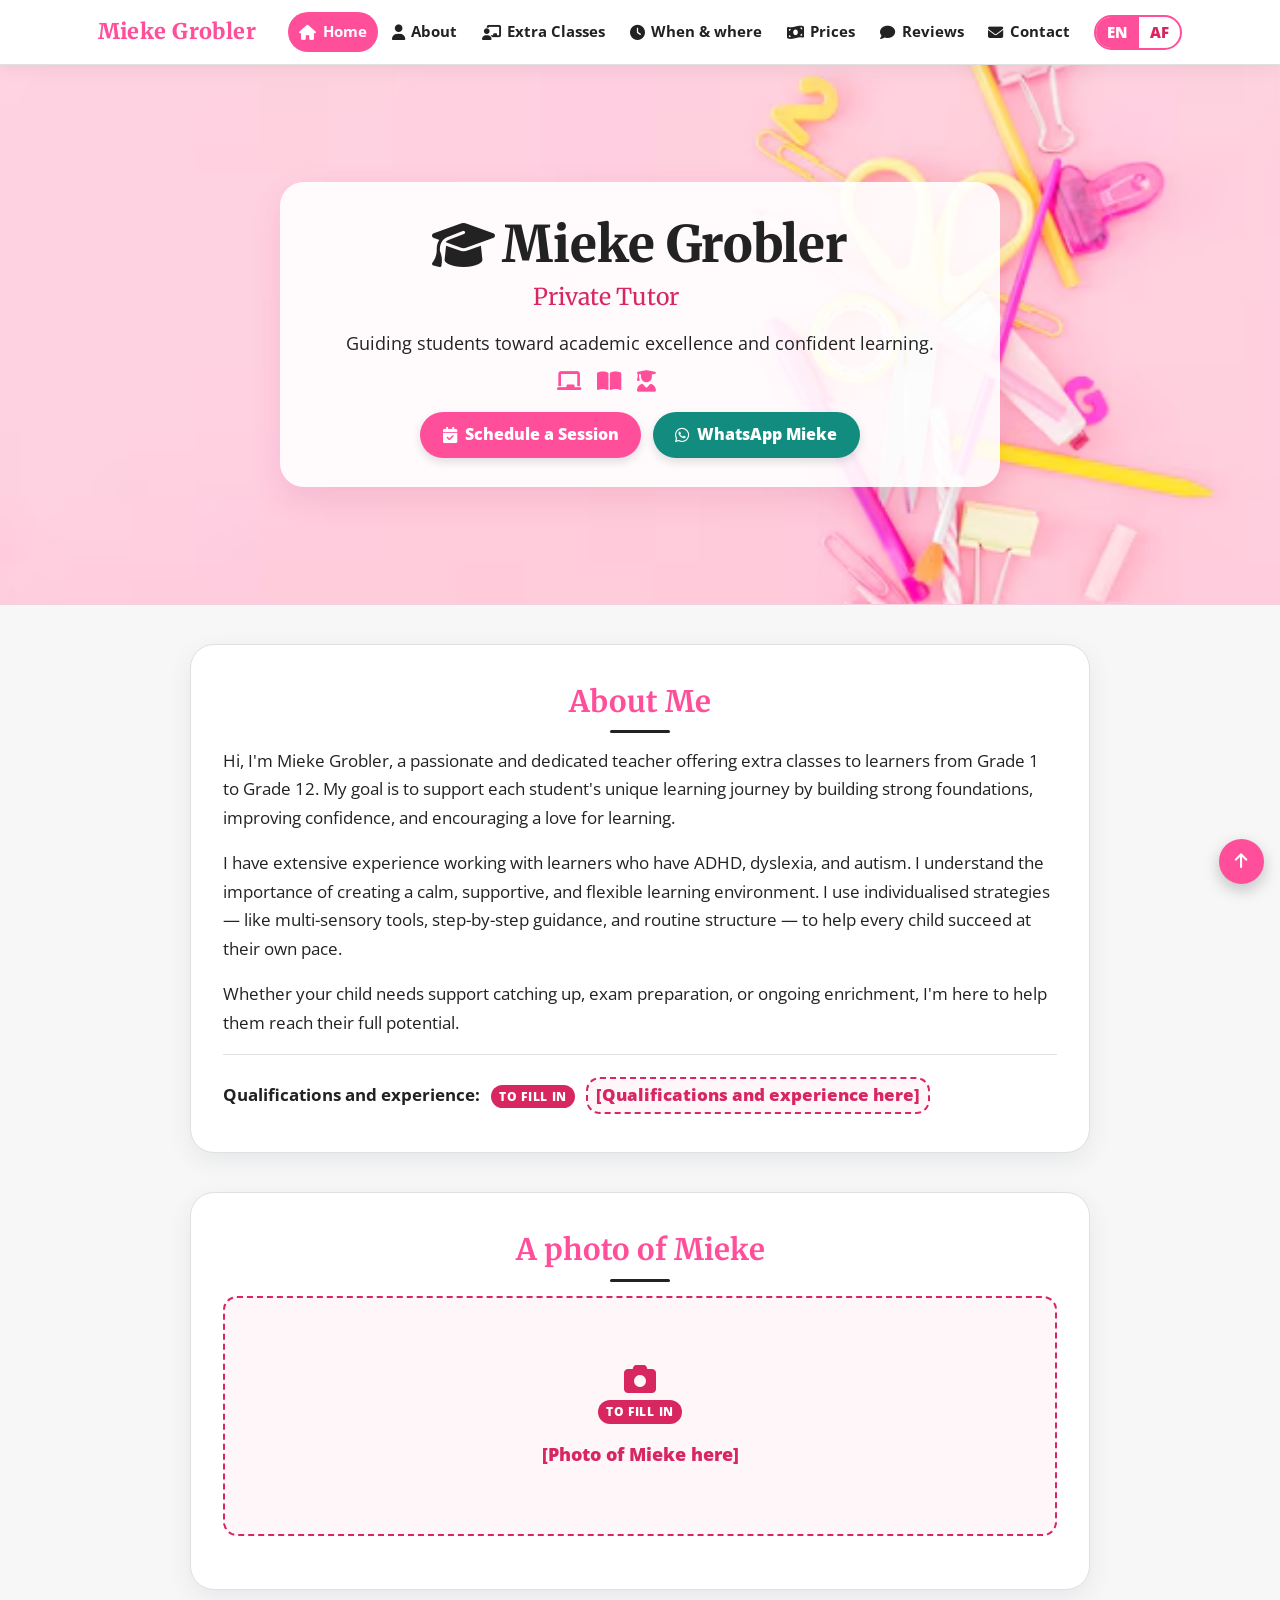
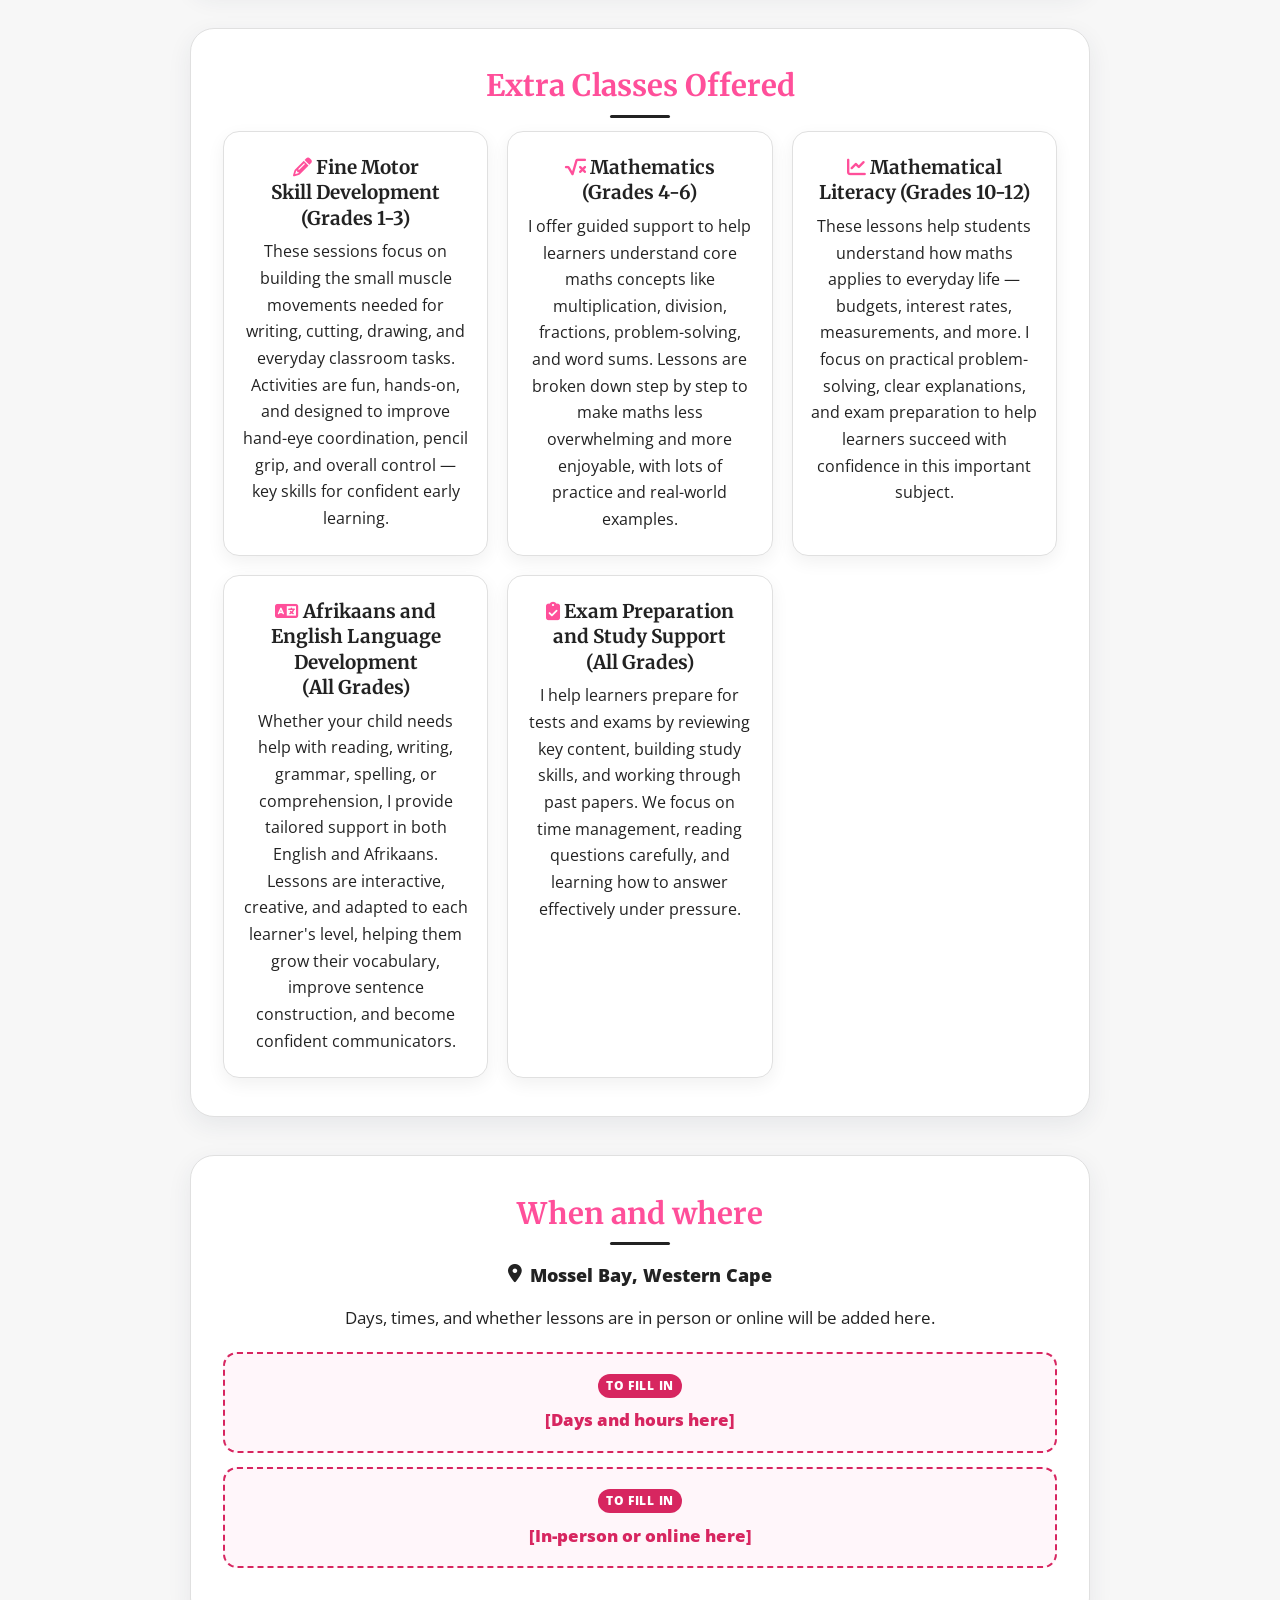
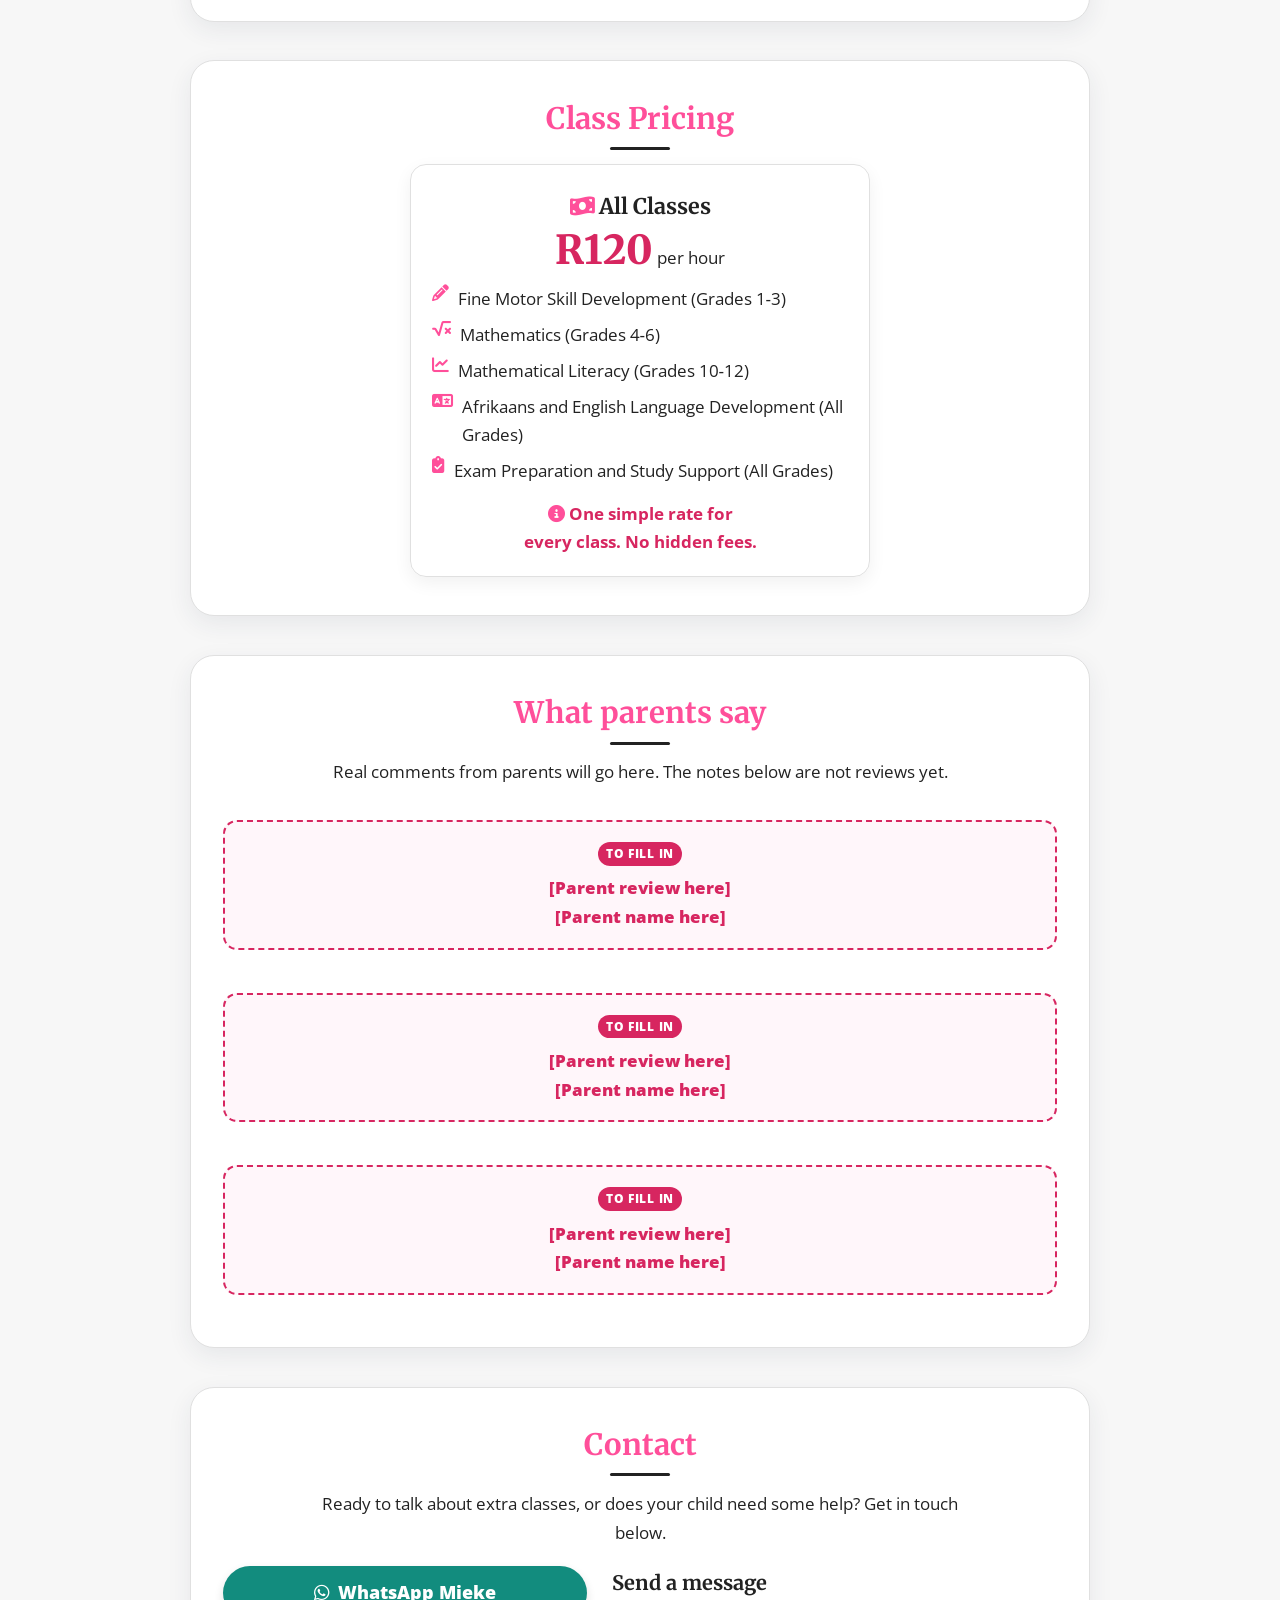
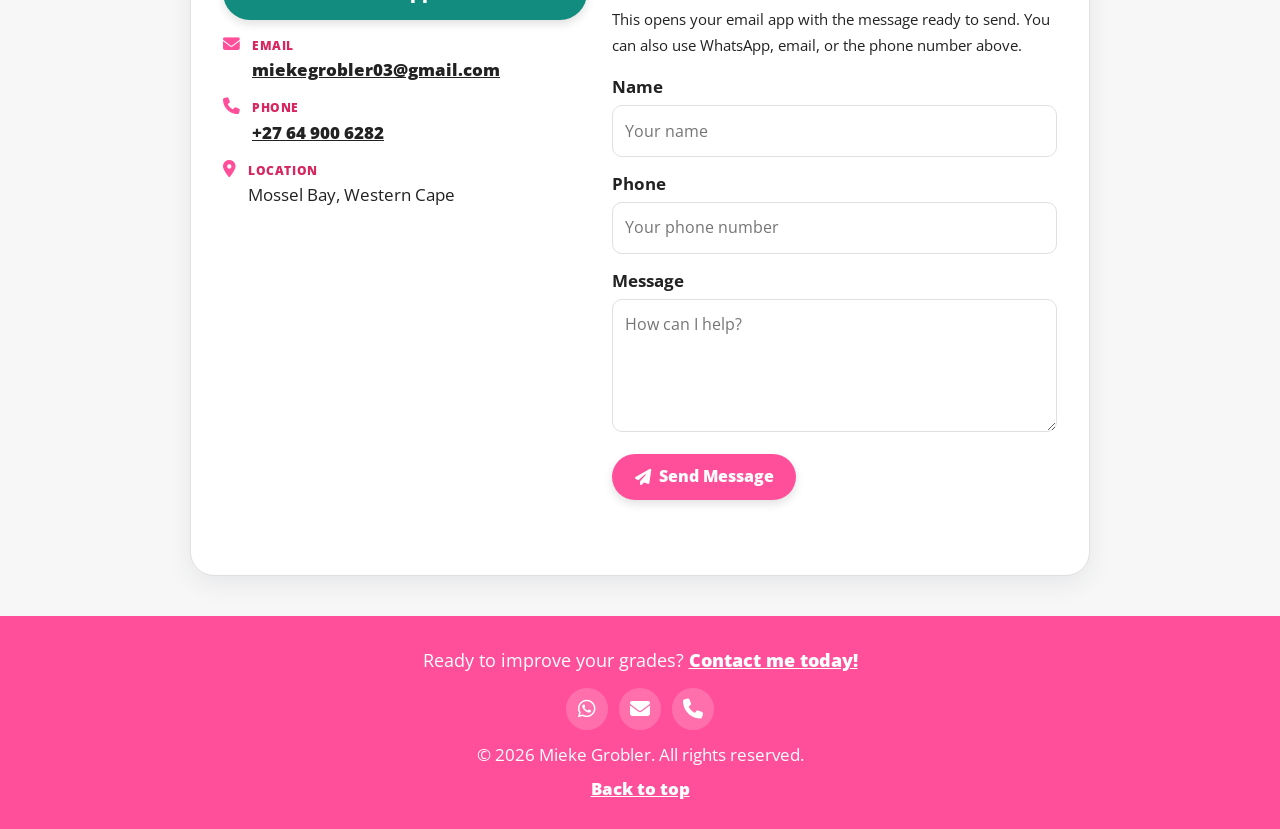
==== commit 36600b3c: "Add contact details, Afrikaans, and sections Mieke can fill in Show her email, phone, and Mossel Bay" ====
--- a/index.html
+++ b/index.html
@@ -1,197 +1,536 @@
 <!DOCTYPE html>
 <html lang="en">
 <head>
-    <meta charset="UTF-8" />
-    <meta name="viewport" content="width=device-width, initial-scale=1" />
-    <title>Mieke Grobler | Private Tutor</title>
-    <link rel="stylesheet" href="style.css" />
-    <!-- Google Fonts -->
-    <link href="https://fonts.googleapis.com/css2?family=Open+Sans:wght@400;700&family=Merriweather:wght@700;800&display=swap" rel="stylesheet">
-    <!-- Font Awesome for icons -->
-    <link rel="stylesheet" href="https://cdnjs.cloudflare.com/ajax/libs/font-awesome/6.4.0/css/all.min.css" />
-    <!-- Smooth scroll behavior -->
-    <style>html { scroll-behavior: smooth; }</style>
+    <meta charset="UTF-8">
+    <meta name="viewport" content="width=device-width, initial-scale=1">
+    <title data-i18n="meta.title">Extra Classes Mossel Bay | Mieke Grobler – Private Tutor</title>
+    <meta name="description" data-i18n-content="meta.description" content="Private extra classes in Mossel Bay with Mieke Grobler. Maths, English, Afrikaans and exam support for Grade 1 to Grade 12. R120 per hour.">
+    <meta name="author" content="Mieke Grobler">
+    <meta name="theme-color" content="#ff4f9a">
+    <meta name="geo.region" content="ZA-WC">
+    <meta name="geo.placename" content="Mossel Bay">
+    <meta property="og:title" data-i18n-content="meta.title" content="Extra Classes Mossel Bay | Mieke Grobler – Private Tutor">
+    <meta property="og:description" data-i18n-content="meta.description" content="Private extra classes in Mossel Bay with Mieke Grobler. Maths, English, Afrikaans and exam support for Grade 1 to Grade 12. R120 per hour.">
+    <meta property="og:type" content="website">
+    <meta property="og:locale" content="en_ZA">
+    <meta property="og:locale:alternate" content="af_ZA">
+    <!-- Relative image path: still works if a custom domain is added later. -->
+    <meta property="og:image" content="heap-nice-stationery_23-2147864663.avif">
+    <meta property="og:image:alt" data-i18n-content="meta.imageAlt" content="Pink background with scissors, pens, pencils and other colourful stationery">
+    <meta name="twitter:card" content="summary_large_image">
+    <meta name="twitter:title" data-i18n-content="meta.title" content="Extra Classes Mossel Bay | Mieke Grobler – Private Tutor">
+    <meta name="twitter:description" data-i18n-content="meta.description" content="Private extra classes in Mossel Bay with Mieke Grobler. Maths, English, Afrikaans and exam support for Grade 1 to Grade 12. R120 per hour.">
+    <meta name="twitter:image" content="heap-nice-stationery_23-2147864663.avif">
+    <link rel="stylesheet" href="style.css">
+    <link rel="preconnect" href="https://fonts.googleapis.com">
+    <link rel="preconnect" href="https://fonts.gstatic.com" crossorigin>
+    <link href="https://fonts.googleapis.com/css2?family=Open+Sans:wght@400;600;700;800&amp;family=Merriweather:wght@700;800&amp;display=swap" rel="stylesheet">
+    <link rel="stylesheet" href="https://cdnjs.cloudflare.com/ajax/libs/font-awesome/6.4.0/css/all.min.css">
+    <script>
+    try {
+        if (localStorage.getItem("mieke-lang") === "af") {
+            document.documentElement.classList.add("lang-pending");
+        }
+    } catch (e) {}
+    </script>
+    <style>html.lang-pending body { visibility: hidden; }</style>
+    <script type="application/ld+json">
+    {
+        "@context": "https://schema.org",
+        "@type": "Person",
+        "name": "Mieke Grobler",
+        "jobTitle": "Private Tutor",
+        "email": "mailto:miekegrobler03@gmail.com",
+        "telephone": "+27649006282",
+        "address": {
+            "@type": "PostalAddress",
+            "addressLocality": "Mossel Bay",
+            "addressRegion": "Western Cape",
+            "addressCountry": "ZA"
+        },
+        "knowsLanguage": ["en", "af"],
+        "makesOffer": {
+            "@type": "Offer",
+            "price": "120",
+            "priceCurrency": "ZAR",
+            "unitText": "HOUR"
+        }
+    }
+    </script>
 </head>
 <body>
-
-    <!-- Navigation -->
+    <a class="skip-link" href="#home" data-i18n="skip">Skip to content</a>
+
     <header class="sticky-header">
         <nav>
-            <span class="nav-logo"></i> Mieke Grobler</span>
-            <ul>
-                <li><a href="#home"><i class="fa-solid fa-house"></i> Home</a></li>
-                <li><a href="#about"><i class="fa-solid fa-user"></i> About</a></li>
-                <li><a href="#extra-classes"><i class="fa-solid fa-chalkboard-teacher"></i> Extra Classes</a></li>
-                <li><a href="#prices"><i class="fa-solid fa-money-bill-wave"></i> Prices</a></li>
-                <li><a href="#location"><i class="fa-solid fa-location-dot"></i> Location</a></li>
-                <li><a href="#contact"><i class="fa-solid fa-envelope"></i> Contact</a></li>
+            <a class="nav-logo" href="#home">Mieke Grobler</a>
+            <div class="lang-toggle" role="group" data-i18n-aria="aria.lang" aria-label="Language">
+                <button type="button" data-lang="en" class="is-active" aria-pressed="true" aria-label="English">EN</button>
+                <button type="button" data-lang="af" aria-pressed="false" aria-label="Afrikaans">AF</button>
+            </div>
+            <button type="button" class="nav-toggle" aria-expanded="false" aria-controls="nav-menu">
+                <i class="fa-solid fa-bars" aria-hidden="true"></i>
+                <span data-i18n="nav.menu">Menu</span>
+            </button>
+            <ul id="nav-menu">
+                <li><a href="#home"><i class="fa-solid fa-house" aria-hidden="true"></i> <span data-i18n="nav.home">Home</span></a></li>
+                <li><a href="#about"><i class="fa-solid fa-user" aria-hidden="true"></i> <span data-i18n="nav.about">About</span></a></li>
+                <li><a href="#extra-classes"><i class="fa-solid fa-chalkboard-teacher" aria-hidden="true"></i> <span data-i18n="nav.classes">Extra Classes</span></a></li>
+                <li><a href="#when-where"><i class="fa-solid fa-clock" aria-hidden="true"></i> <span data-i18n="nav.when">When &amp; where</span></a></li>
+                <li><a href="#prices"><i class="fa-solid fa-money-bill-wave" aria-hidden="true"></i> <span data-i18n="nav.prices">Prices</span></a></li>
+                <li><a href="#reviews"><i class="fa-solid fa-comment" aria-hidden="true"></i> <span data-i18n="nav.reviews">Reviews</span></a></li>
+                <li><a href="#contact"><i class="fa-solid fa-envelope" aria-hidden="true"></i> <span data-i18n="nav.contact">Contact</span></a></li>
             </ul>
         </nav>
     </header>
-    <!-- Top Image Removed. Background is now set in CSS for hero section. -->
-
-    <!-- Hero / Intro Section -->
+
     <section id="home" class="hero-formal">
+        <img class="hero-bg" src="heap-nice-stationery_23-2147864663.avif" width="626" height="417" alt="Pink background with scissors, pens, pencils and other colourful stationery" data-i18n-alt="meta.imageAlt">
         <div class="hero-content">
-            <h1><i class="fa-solid fa-graduation-cap"></i> Mieke Grobler</h1>
-            <h2>Private Tutor</h2>
-            <p>Guiding students toward academic excellence and confident learning.<br>
-            <span class="hero-icons">
+            <h1><i class="fa-solid fa-graduation-cap" aria-hidden="true"></i> Mieke Grobler</h1>
+            <p class="hero-role" data-i18n="hero.role">Private Tutor</p>
+            <p data-i18n="hero.tagline">Guiding students toward academic excellence and confident learning.</p>
+            <p class="hero-icons" aria-hidden="true">
                 <i class="fa-solid fa-chalkboard"></i>
                 <i class="fa-solid fa-book-open"></i>
                 <i class="fa-solid fa-user-graduate"></i>
-            </span>
             </p>
-            <a href="#contact" class="btn-main"><i class="fa-solid fa-calendar-check"></i> Schedule a Session</a>
+            <div class="hero-actions">
+                <a href="#contact" class="btn-main"><i class="fa-solid fa-calendar-check" aria-hidden="true"></i> <span data-i18n="hero.schedule">Schedule a Session</span></a>
+                <a class="btn-whatsapp" data-wa href="https://wa.me/27649006282?text=Hi%20Mieke%2C%20I%20would%20like%20to%20find%20out%20about%20extra%20classes%20please." target="_blank" rel="noopener noreferrer"><i class="fab fa-whatsapp" aria-hidden="true"></i> <span data-i18n="hero.whatsapp">WhatsApp Mieke</span></a>
+            </div>
         </div>
     </section>
 
-    <!-- About Section -->
-    <section id="about" class="about-formal">
-        <h3>About Me</h3>
-        <p>
-            Hi, I'm Mieke Grobler, a passionate and dedicated teacher offering extra classes to learners from Grade 1 to Grade 12. My goal is to support each student’s unique learning journey by building strong foundations, improving confidence, and encouraging a love for learning.<br><br>
-            I have extensive experience working with learners who have <strong>ADHD</strong>, <strong>dyslexia</strong>, and <strong>autism</strong>. I understand the importance of creating a calm, supportive, and flexible learning environment. I use individualized strategies—like multi-sensory tools, step-by-step guidance, and routine structure—to help every child succeed at their own pace.<br><br>
-            Whether your child needs support catching up, exam preparation, or ongoing enrichment, I’m here to help them reach their full potential.
+    <main>
+        <section id="about" class="card-section">
+            <h2 data-i18n="about.heading">About Me</h2>
+            <p data-i18n="about.p1">Hi, I'm Mieke Grobler, a passionate and dedicated teacher offering extra classes to learners from Grade 1 to Grade 12. My goal is to support each student's unique learning journey by building strong foundations, improving confidence, and encouraging a love for learning.</p>
+            <p data-i18n="about.p2">I have extensive experience working with learners who have ADHD, dyslexia, and autism. I understand the importance of creating a calm, supportive, and flexible learning environment. I use individualised strategies — like multi-sensory tools, step-by-step guidance, and routine structure — to help every child succeed at their own pace.</p>
+            <p data-i18n="about.p3">Whether your child needs support catching up, exam preparation, or ongoing enrichment, I'm here to help them reach their full potential.</p>
+            <p class="qual-line">
+                <strong data-i18n="about.qualLabel">Qualifications and experience:</strong>
+                <!-- PLACEHOLDER: Replace "[Qualifications and experience here]" with Mieke's real qualifications and experience. Also update about.qual in the Afrikaans strings at the bottom of this file. -->
+                <span class="placeholder-tag" data-i18n="placeholder.tag">To fill in</span>
+                <span class="fill-in-inline" data-i18n="about.qual">[Qualifications and experience here]</span>
+            </p>
+        </section>
+
+        <section id="photo" class="card-section">
+            <h2 data-i18n="photo.heading">A photo of Mieke</h2>
+            <!-- PLACEHOLDER: Replace this box with a photo of Mieke.
+                 Keep a relative path so a custom domain still works. Example:
+                 <img src="mieke.jpg" alt="Mieke Grobler, private tutor in Mossel Bay">
+                 Also update photo.placeholder in the Afrikaans strings if you remove this text. -->
+            <div class="photo-placeholder fill-in">
+                <i class="fa-solid fa-camera" aria-hidden="true"></i>
+                <span class="placeholder-tag" data-i18n="placeholder.tag">To fill in</span>
+                <p data-i18n="photo.placeholder">[Photo of Mieke here]</p>
+            </div>
+        </section>
+
+        <section id="extra-classes" class="card-section">
+            <h2 data-i18n="service.heading">Extra Classes Offered</h2>
+            <div class="service-list">
+                <article class="service">
+                    <h3><i class="fa-solid fa-pencil" aria-hidden="true"></i> <span data-i18n="service.motor.title">Fine Motor Skill Development (Grades 1‑3)</span></h3>
+                    <p data-i18n="service.motor.body">These sessions focus on building the small muscle movements needed for writing, cutting, drawing, and everyday classroom tasks. Activities are fun, hands-on, and designed to improve hand-eye coordination, pencil grip, and overall control — key skills for confident early learning.</p>
+                </article>
+                <article class="service">
+                    <h3><i class="fa-solid fa-square-root-variable" aria-hidden="true"></i> <span data-i18n="service.maths.title">Mathematics (Grades 4‑6)</span></h3>
+                    <p data-i18n="service.maths.body">I offer guided support to help learners understand core maths concepts like multiplication, division, fractions, problem-solving, and word sums. Lessons are broken down step by step to make maths less overwhelming and more enjoyable, with lots of practice and real-world examples.</p>
+                </article>
+                <article class="service">
+                    <h3><i class="fa-solid fa-chart-line" aria-hidden="true"></i> <span data-i18n="service.lit.title">Mathematical Literacy (Grades 10‑12)</span></h3>
+                    <p data-i18n="service.lit.body">These lessons help students understand how maths applies to everyday life — budgets, interest rates, measurements, and more. I focus on practical problem-solving, clear explanations, and exam preparation to help learners succeed with confidence in this important subject.</p>
+                </article>
+                <article class="service">
+                    <h3><i class="fa-solid fa-language" aria-hidden="true"></i> <span data-i18n="service.lang.title">Afrikaans and English Language Development (All Grades)</span></h3>
+                    <p data-i18n="service.lang.body">Whether your child needs help with reading, writing, grammar, spelling, or comprehension, I provide tailored support in both English and Afrikaans. Lessons are interactive, creative, and adapted to each learner's level, helping them grow their vocabulary, improve sentence construction, and become confident communicators.</p>
+                </article>
+                <article class="service">
+                    <h3><i class="fa-solid fa-clipboard-check" aria-hidden="true"></i> <span data-i18n="service.exam.title">Exam Preparation and Study Support (All Grades)</span></h3>
+                    <p data-i18n="service.exam.body">I help learners prepare for tests and exams by reviewing key content, building study skills, and working through past papers. We focus on time management, reading questions carefully, and learning how to answer effectively under pressure.</p>
+                </article>
+            </div>
+        </section>
+
+        <section id="when-where" class="card-section">
+            <h2 data-i18n="when.heading">When and where</h2>
+            <p class="place-line"><i class="fa-solid fa-location-dot" aria-hidden="true"></i> <span data-i18n="contact.location">Mossel Bay, Western Cape</span></p>
+            <p class="section-intro" data-i18n="when.intro">Days, times, and whether lessons are in person or online will be added here.</p>
+            <!-- PLACEHOLDER: Replace "[Days and hours here]" with Mieke's real days and times. Also update when.hours in the Afrikaans strings. -->
+            <div class="fill-in">
+                <span class="placeholder-tag" data-i18n="placeholder.tag">To fill in</span>
+                <p data-i18n="when.hours">[Days and hours here]</p>
+            </div>
+            <!-- PLACEHOLDER: Replace "[In-person or online here]" with whether lessons are in person, online, or both, and where in Mossel Bay she teaches. Also update when.mode in the Afrikaans strings. -->
+            <div class="fill-in">
+                <span class="placeholder-tag" data-i18n="placeholder.tag">To fill in</span>
+                <p data-i18n="when.mode">[In-person or online here]</p>
+            </div>
+        </section>
+
+        <section id="prices" class="card-section">
+            <h2 data-i18n="price.heading">Class Pricing</h2>
+            <div class="price-item">
+                <h3><i class="fa-solid fa-money-bill-wave" aria-hidden="true"></i> <span data-i18n="price.all">All Classes</span></h3>
+                <p class="price-amount"><span class="price-rand">R120</span> <span data-i18n="price.per">per hour</span></p>
+                <ul>
+                    <li><i class="fa-solid fa-pencil" aria-hidden="true"></i> <span data-i18n="service.motor.title">Fine Motor Skill Development (Grades 1‑3)</span></li>
+                    <li><i class="fa-solid fa-square-root-variable" aria-hidden="true"></i> <span data-i18n="service.maths.title">Mathematics (Grades 4‑6)</span></li>
+                    <li><i class="fa-solid fa-chart-line" aria-hidden="true"></i> <span data-i18n="service.lit.title">Mathematical Literacy (Grades 10‑12)</span></li>
+                    <li><i class="fa-solid fa-language" aria-hidden="true"></i> <span data-i18n="service.lang.title">Afrikaans and English Language Development (All Grades)</span></li>
+                    <li><i class="fa-solid fa-clipboard-check" aria-hidden="true"></i> <span data-i18n="service.exam.title">Exam Preparation and Study Support (All Grades)</span></li>
+                </ul>
+                <p class="price-note"><i class="fa-solid fa-circle-info" aria-hidden="true"></i> <span data-i18n="price.note">One simple rate for every class. No hidden fees.</span></p>
+            </div>
+        </section>
+
+        <section id="reviews" class="card-section">
+            <h2 data-i18n="review.heading">What parents say</h2>
+            <p class="section-intro" data-i18n="review.intro">Real comments from parents will go here. The notes below are not reviews yet.</p>
+            <!-- PLACEHOLDER: Replace each "[Parent review here]" and "[Parent name here]" with a real parent comment.
+                 Do not publish invented reviews. Copy a blockquote to add another one.
+                 Also update review.text and review.name in the Afrikaans strings. -->
+            <div class="review-list">
+                <blockquote class="fill-in">
+                    <span class="placeholder-tag" data-i18n="placeholder.tag">To fill in</span>
+                    <p data-i18n="review.text">[Parent review here]</p>
+                    <cite data-i18n="review.name">[Parent name here]</cite>
+                </blockquote>
+                <blockquote class="fill-in">
+                    <span class="placeholder-tag" data-i18n="placeholder.tag">To fill in</span>
+                    <p data-i18n="review.text">[Parent review here]</p>
+                    <cite data-i18n="review.name">[Parent name here]</cite>
+                </blockquote>
+                <blockquote class="fill-in">
+                    <span class="placeholder-tag" data-i18n="placeholder.tag">To fill in</span>
+                    <p data-i18n="review.text">[Parent review here]</p>
+                    <cite data-i18n="review.name">[Parent name here]</cite>
+                </blockquote>
+            </div>
+        </section>
+
+        <section id="contact" class="card-section">
+            <h2 data-i18n="contact.heading">Contact</h2>
+            <p class="section-intro" data-i18n="contact.intro">Ready to talk about extra classes, or does your child need some help? Get in touch below.</p>
+            <div class="contact-layout">
+                <div>
+                    <a class="btn-whatsapp btn-whatsapp-large" data-wa href="https://wa.me/27649006282?text=Hi%20Mieke%2C%20I%20would%20like%20to%20find%20out%20about%20extra%20classes%20please." target="_blank" rel="noopener noreferrer"><i class="fab fa-whatsapp" aria-hidden="true"></i> <span data-i18n="hero.whatsapp">WhatsApp Mieke</span></a>
+                    <ul class="contact-details">
+                        <li>
+                            <i class="fa-solid fa-envelope" aria-hidden="true"></i>
+                            <div>
+                                <span class="contact-label" data-i18n="contact.emailLabel">Email</span>
+                                <a href="mailto:miekegrobler03@gmail.com">miekegrobler03@gmail.com</a>
+                            </div>
+                        </li>
+                        <li>
+                            <i class="fa-solid fa-phone" aria-hidden="true"></i>
+                            <div>
+                                <span class="contact-label" data-i18n="contact.phoneLabel">Phone</span>
+                                <a href="tel:+27649006282">+27 64 900 6282</a>
+                            </div>
+                        </li>
+                        <li>
+                            <i class="fa-solid fa-location-dot" aria-hidden="true"></i>
+                            <div>
+                                <span class="contact-label" data-i18n="contact.locationLabel">Location</span>
+                                <span data-i18n="contact.location">Mossel Bay, Western Cape</span>
+                            </div>
+                        </li>
+                    </ul>
+                </div>
+                <!-- No backend: Send opens the visitor's email app with this message addressed to Mieke. -->
+                <form class="contact-form" id="contact-form" action="mailto:miekegrobler03@gmail.com" method="post" enctype="text/plain">
+                    <h3 data-i18n="contact.formHeading">Send a message</h3>
+                    <p class="form-note" data-i18n="contact.formNote">This opens your email app with the message ready to send. You can also use WhatsApp, email, or the phone number above.</p>
+                    <div class="form-group">
+                        <label for="name" data-i18n="form.name">Name</label>
+                        <input type="text" id="name" name="name" autocomplete="name" required maxlength="100" placeholder="Your name" data-i18n-placeholder="form.namePh">
+                    </div>
+                    <div class="form-group">
+                        <label for="phone" data-i18n="form.phone">Phone</label>
+                        <input type="tel" id="phone" name="phone" autocomplete="tel" inputmode="tel" required maxlength="30" placeholder="Your phone number" data-i18n-placeholder="form.phonePh">
+                    </div>
+                    <div class="form-group">
+                        <label for="message" data-i18n="form.message">Message</label>
+                        <textarea id="message" name="message" rows="4" required maxlength="2000" placeholder="How can I help?" data-i18n-placeholder="form.messagePh"></textarea>
+                    </div>
+                    <button type="submit" class="btn-main"><i class="fa-solid fa-paper-plane" aria-hidden="true"></i> <span data-i18n="form.send">Send Message</span></button>
+                    <p id="form-status" class="form-status" role="status" aria-live="polite"></p>
+                </form>
+            </div>
+        </section>
+    </main>
+
+    <footer>
+        <p class="call-to-action-bar">
+            <span data-i18n="footer.cta">Ready to improve your grades?</span>
+            <a href="#contact" data-i18n="footer.ctaLink">Contact me today!</a>
         </p>
-    </section>
-
-    <!-- Classes / Services Section -->
-    <section id="extra-classes" class="services-formal">
-        <h3>Extra Classes Offered</h3>
-        <div class="service-list">
-            <div class="service">
-                <h4><i class="fa-solid fa-pencil"></i> Fine Motor Skill Development (Grades 1–3)</h4>
-                <p>These sessions focus on building the small muscle movements needed for writing, cutting, drawing, and everyday classroom tasks. Activities are fun, hands-on, and designed to improve hand-eye coordination, pencil grip, and overall control—key skills for confident early learning.</p>
-            </div>
-            <div class="service">
-                <h4><i class="fa-solid fa-square-root-variable"></i> Mathematics (Grades 4–6)</h4>
-                <p>I offer guided support to help learners understand core math concepts like multiplication, division, fractions, problem-solving, and word sums. Lessons are broken down step by step to make math less overwhelming and more enjoyable, with lots of practice and real-world examples.</p>
-            </div>
-            <div class="service">
-                <h4><i class="fa-solid fa-chart-line"></i> Mathematical Literacy (Grades 10–12)</h4>
-                <p>These lessons help students understand how math applies to everyday life—budgets, interest rates, measurements, and more. I focus on practical problem-solving, clear explanations, and exam preparation to help learners succeed with confidence in this important subject.</p>
-            </div>
-            <div class="service">
-                <h4><i class="fa-solid fa-language"></i> Afrikaans and English Language Development (All Grades)</h4>
-                <p>Whether your child needs help with reading, writing, grammar, spelling, or comprehension, I provide tailored support in both English and Afrikaans. Lessons are interactive, creative, and adapted to each learner’s level, helping them grow their vocabulary, improve sentence construction, and become confident communicators.</p>
-            </div>
-            <div class="service">
-                <h4><i class="fa-solid fa-clipboard-check"></i> Exam Preparation and Study Support (All Grades)</h4>
-                <p>I help learners prepare for tests and exams by reviewing key content, building study methods, and working through past papers. We focus on time management, reading questions carefully, and learning how to answer effectively under pressure.</p>
-            </div>
+        <div class="footer-social">
+            <a data-wa href="https://wa.me/27649006282?text=Hi%20Mieke%2C%20I%20would%20like%20to%20find%20out%20about%20extra%20classes%20please." target="_blank" rel="noopener noreferrer" data-i18n-aria="aria.whatsapp" aria-label="WhatsApp Mieke about extra classes"><i class="fab fa-whatsapp" aria-hidden="true"></i></a>
+            <a href="mailto:miekegrobler03@gmail.com" data-i18n-aria="aria.email" aria-label="Email Mieke"><i class="fa-solid fa-envelope" aria-hidden="true"></i></a>
+            <a href="tel:+27649006282" data-i18n-aria="aria.phone" aria-label="Phone Mieke"><i class="fa-solid fa-phone" aria-hidden="true"></i></a>
         </div>
-    </section>
-
-    <!-- Location Section -->
-    <section id="location" class="location-formal section-animate">
-        <div class="location-content">
-            <h3><i class="fa-solid fa-location-dot"></i> Location</h3>
-            <div class="location-details">
-                <p><i class="fa-solid fa-map-marker-alt" style="color:var(--accent-green);margin-right:0.5em;"></i> <span style="font-weight:700;color:var(--primary-pink);">Mossel Bay Area</span></p>
-                <p style="color:var(--dark-text);font-size:1.08em;margin-top:0.5em;">Conveniently located for in-person lessons.<br>Contact me for directions.</p>
-            </div>
-        </div>
-    </section>
-    <!-- Testimonials Section -->
-    <section id="prices" class="prices-formal">
-        <h3>Class Pricing</h3>
-        <div class="price-list" style="justify-content:center;">
-            <div class="price-item" style="max-width:400px;margin:auto;">
-                <h4 style="font-size:1.6em;color:var(--primary-pink);margin-bottom:0.5em;"><i class="fa-solid fa-money-bill-wave"></i> All Classes</h4>
-                <p style="font-size:1.3em;color:var(--accent-green);font-weight:700;margin-bottom:0.7em;">R120 <span style="font-size:0.9em;color:var(--dark-text);font-weight:400;">per hour</span></p>
-                <ul style="list-style:none;padding:0;margin:0 0 1em 0;font-size:1.08em;color:var(--dark-text);">
-                    <li><i class="fa-solid fa-pencil"></i> Fine Motor Skill Development (Grades 1–3)</li>
-                    <li><i class="fa-solid fa-square-root-variable"></i> Mathematics (Grades 4–6)</li>
-                    <li><i class="fa-solid fa-chart-line"></i> Mathematical Literacy (Grades 10–12)</li>
-                    <li><i class="fa-solid fa-language"></i> Afrikaans & English Language Development (All Grades)</li>
-                    <li><i class="fa-solid fa-clipboard-check"></i> Exam Preparation & Study Support (All Grades)</li>
-                </ul>
-                <p style="color:var(--primary-pink);font-size:1.05em;margin-top:0.5em;"><i class="fa-solid fa-info-circle"></i> One simple rate for every class. No hidden fees.</p>
-            </div>
-        </div>
-    </section>
-
-    <!-- Contact Section -->
-    <section id="contact" class="contact-formal">
-        <h3>Contact</h3>
-        <p><i class="fa-solid fa-comments"></i> Ready to discuss your learning goals or need extra help? Reach out below:</p>
-        <form class="contact-form" action="https://formspree.io/f/xblynzdd" method="POST">
-            <div class="form-group">
-                <label for="name"><i class="fa-solid fa-user"></i> Name:</label>
-                <input type="text" id="name" name="name" required>
-            </div>
-            <div class="form-group">
-                <label for="email"><i class="fa-solid fa-phone"></i> Phone:</label>
-                <input type="email" id="email" name="email" required>
-            </div>
-            <div class="form-group">
-                <label for="message"><i class="fa-solid fa-comment-dots"></i> Message:</label>
-                <textarea id="message" name="message" rows="4" required></textarea>
-            </div>
-            <button type="submit" class="btn-main"><i class="fa-solid fa-paper-plane"></i> Send Message</button>
-            <input type="hidden" name="_subject" value="New Contact Form Submission from Mieke Grobler Website">
-            <input type="hidden" name="_next" value="#contact">
-        </form>
-    </section>
-
-    <footer>
-        <div class="call-to-action-bar">
-            Ready to improve your grades?
-            <a href="#contact" style="color:#fff;text-decoration:underline;font-weight:700;">Contact me today!</a>
-            <span style="margin-left:1em;"></span>
-            <a href="mailto:miekegrobler03@gmail.com" style="color:#fff;text-decoration:underline;font-weight:700;" title="Email Mieke">Email</a>
-            <span style="margin-left:0.7em;"></span>
-            <a href="https://wa.me/27649006282" target="_blank" style="color:#fff;text-decoration:underline;font-weight:700;" title="WhatsApp Mieke">WhatsApp</a>
-        </div>
-        <div class="footer-social">
-            <a href="https://wa.me/yourwhatsappphonenumber" title="WhatsApp" target="_blank"><i class="fab fa-whatsapp"></i></a>
-            <a href="mailto:your@email.com" title="Gmail" target="_blank"><i class="fa-solid fa-envelope"></i></a>
-        </div>
-        <p>&copy; 2025 Mieke Grobler. All rights reserved. <a href="#" style="color:#fff;text-decoration:underline;">Privacy Policy</a></p>
-        <a href="#home" class="back-to-top" title="Back to top"><i class="fa-solid fa-arrow-up"></i></a>
+        <p>&copy; 2026 Mieke Grobler. <span data-i18n="footer.rights">All rights reserved.</span></p>
+        <p><a href="#home" data-i18n="aria.top">Back to top</a></p>
+    </footer>
+
+    <a href="#home" class="back-to-top" data-i18n-aria="aria.top" aria-label="Back to top"><i class="fa-solid fa-arrow-up" aria-hidden="true"></i></a>
+    <a class="wa-float" data-wa href="https://wa.me/27649006282?text=Hi%20Mieke%2C%20I%20would%20like%20to%20find%20out%20about%20extra%20classes%20please." target="_blank" rel="noopener noreferrer" data-i18n-aria="aria.whatsapp" aria-label="WhatsApp Mieke about extra classes"><i class="fab fa-whatsapp" aria-hidden="true"></i></a>
+
     <script>
-    // Animate sections on scroll
-    function revealSections() {
-      document.querySelectorAll('.about-formal, .services-formal, .prices-formal, .contact-formal').forEach(function(section) {
-        var rect = section.getBoundingClientRect();
-        if (rect.top < window.innerHeight - 60) {
-          section.classList.add('visible');
-        } else {
-          section.classList.remove('visible');
-        }
-      });
-    }
-    window.addEventListener('scroll', revealSections);
-    window.addEventListener('DOMContentLoaded', function() {
-      document.querySelectorAll('.about-formal, .services-formal, .prices-formal, .contact-formal').forEach(function(section) {
-        section.classList.add('section-animate');
-      });
-      revealSections();
-    });
-    // Highlight active nav link
-    function highlightNav() {
-      var sections = ['home','about','extra-classes','prices','contact'];
-      var scrollPos = window.scrollY || window.pageYOffset;
-      var found = false;
-      sections.forEach(function(id, i) {
-        var sec = document.getElementById(id);
-        var nav = document.querySelector('a[href="#'+id+'"]');
-        if (sec && nav) {
-          var top = sec.offsetTop - 80;
-          var bottom = top + sec.offsetHeight;
-          if (scrollPos >= top && scrollPos < bottom && !found) {
-            nav.classList.add('active');
-            found = true;
-          } else {
-            nav.classList.remove('active');
-          }
-        }
-      });
-    }
-    window.addEventListener('scroll', highlightNav);
-    window.addEventListener('DOMContentLoaded', highlightNav);
+    (function () {
+        // Afrikaans is everyday, not formal. Placeholder lines start with "[".
+        // When a placeholder in the HTML is replaced, update the matching key here too.
+        var AF = {
+            "meta.title": "Ekstra klasse Mosselbaai | Mieke Grobler – Privaat tutor",
+            "meta.description": "Ekstra klasse in Mosselbaai by Mieke Grobler. Wiskunde, Engels, Afrikaans en eksamenhulp vir graad 1 tot graad 12. R120 per uur.",
+            "meta.imageAlt": "Pienk agtergrond met ’n skêr, penne, potlode en ander kleurvolle skryfgoed.",
+            "skip": "Spring na inhoud",
+            "nav.menu": "Kieslys",
+            "nav.home": "Tuis",
+            "nav.about": "Oor my",
+            "nav.classes": "Ekstra klasse",
+            "nav.when": "Wanneer en waar",
+            "nav.prices": "Pryse",
+            "nav.reviews": "Ouers sê",
+            "nav.contact": "Kontak",
+            "hero.role": "Privaat tutor",
+            "hero.tagline": "Ek help leerders om beter te doen op skool, en om met selfvertroue te leer.",
+            "hero.schedule": "Maak ’n afspraak",
+            "hero.whatsapp": "WhatsApp Mieke",
+            "about.heading": "Oor my",
+            "about.p1": "Hi, ek is Mieke Grobler. Ek gee ekstra klasse vir leerders van graad 1 tot graad 12, en ek doen dit met my hele hart. Ek wil elke kind help om ’n sterk grondslag te bou, meer selfvertroue te kry, en lus te kry vir leer.",
+            "about.p2": "Ek het baie ervaring met leerders wat ADHD, disleksie en outisme het. Ek weet hoe belangrik ’n rustige, ondersteunende en buigsame leeromgewing is. Ek gebruik ’n manier wat by elke kind pas — soos praktiese hulpmiddels, stap-vir-stap hulp en ’n vaste roetine — sodat elke kind op hul eie pas kan regkom.",
+            "about.p3": "Of jou kind moet inhaal, vir eksamens voorberei, of net ’n bietjie ekstra wil doen — ek is hier om te help dat hulle hul beste kan gee.",
+            "about.qualLabel": "Kwalifikasies en ervaring:",
+            "about.qual": "[Kwalifikasies en ervaring hier]",
+            "photo.heading": "’n Foto van Mieke",
+            "photo.placeholder": "[Foto van Mieke hier]",
+            "service.heading": "Ekstra klasse",
+            "service.motor.title": "Fynmotoriese vaardighede (Graad 1‑3)",
+            "service.motor.body": "Hierdie klasse werk aan die klein spierbewegings wat kinders nodig het om te skryf, te knip, te teken en ander klaswerk te doen. Die aktiwiteite is lekker en prakties. Dit help met potloodgreep, beheer, en dat die hand en oog saamwerk — belangrike vaardighede vir selfvertroue in die vroeë skooljare.",
+            "service.maths.title": "Wiskunde (Graad 4‑6)",
+            "service.maths.body": "Ek help leerders om die belangrike wiskunde te verstaan, soos maal, deel, breuke, probleemoplossing en woordsomme. Ons doen dit stap vir stap, met baie oefening en voorbeelde uit die gewone lewe, sodat wiskunde minder oorweldigend en meer lekker is.",
+            "service.lit.title": "Wiskundige Geletterdheid (Graad 10‑12)",
+            "service.lit.body": "Hierdie lesse wys hoe wiskunde in die gewone lewe werk — begrotings, rente, mates en nog meer. Ek fokus op praktiese probleme, duidelike verduidelikings en eksamenvoorbereiding, sodat leerders die vak met selfvertroue kan doen.",
+            "service.lang.title": "Afrikaans en Engels (Alle grade)",
+            "service.lang.body": "As jou kind hulp nodig het met lees, skryf, grammatika, spelling of begrip, help ek in Engels en Afrikaans. Die lesse is prakties en pas by elke kind se vlak. So bou hulle hul woordeskat, skryf hulle beter sinne, en praat en skryf hulle met meer selfvertroue.",
+            "service.exam.title": "Eksamenvoorbereiding en studiehulp (Alle grade)",
+            "service.exam.body": "Ek help leerders voorberei vir toetse en eksamens. Ons hersien die belangrike werk, bou studievaardighede, en oefen ou vraestelle. Ons fokus op tydsbestuur, om vrae mooi te lees, en om onder druk goed te antwoord.",
+            "when.heading": "Wanneer en waar",
+            "when.intro": "Die dae, tye, en of die klasse in persoon of aanlyn is, moet nog hier ingevul word.",
+            "when.hours": "[Dae en tye hier]",
+            "when.mode": "[In persoon of aanlyn hier]",
+            "price.heading": "Klaspryse",
+            "price.all": "Alle klasse",
+            "price.per": "per uur",
+            "price.note": "Een eenvoudige prys vir elke klas. Geen versteekte kostes nie.",
+            "review.heading": "Wat ouers sê",
+            "review.intro": "Regte boodskappe van ouers kom nog hier. Die notas hier onder is nog nie resensies nie.",
+            "review.text": "[Ouer-resensie hier]",
+            "review.name": "[Ouer se naam hier]",
+            "contact.heading": "Kontak",
+            "contact.intro": "Wil jy gesels oor ekstra klasse, of het jou kind hulp nodig? Kontak my gerus.",
+            "contact.emailLabel": "E-pos",
+            "contact.phoneLabel": "Selfoon",
+            "contact.locationLabel": "Plek",
+            "contact.location": "Mosselbaai, Wes-Kaap",
+            "contact.formHeading": "Stuur ’n boodskap",
+            "contact.formNote": "Dit maak jou e-pos oop met die boodskap klaar ingevul. Jy kan ook WhatsApp, e-pos of die selfoon hierbo gebruik.",
+            "form.name": "Naam",
+            "form.phone": "Selfoon",
+            "form.message": "Boodskap",
+            "form.send": "Stuur boodskap",
+            "form.namePh": "Jou naam",
+            "form.phonePh": "Jou selfoonnommer",
+            "form.messagePh": "Hoe kan ek help?",
+            "placeholder.tag": "Vul nog in",
+            "footer.cta": "Wil jy jou punte verbeter?",
+            "footer.ctaLink": "Kontak my vandag!",
+            "footer.rights": "Alle regte voorbehou.",
+            "aria.lang": "Taal",
+            "aria.whatsapp": "WhatsApp Mieke oor ekstra klasse",
+            "aria.email": "E-pos vir Mieke",
+            "aria.phone": "Bel Mieke",
+            "aria.top": "Terug boontoe",
+            "aria.menuOpen": "Maak kieslys oop",
+            "aria.menuClose": "Maak kieslys toe",
+            "form.opened": "Jou e-pos behoort nou oop te maak. As niks oopmaak nie, gebruik WhatsApp of die selfoon hierbo.",
+            "form.subject": "Navraag oor ekstra klasse",
+            "form.bodyName": "Naam",
+            "form.bodyPhone": "Selfoon"
+        };
+
+        var EXTRA_EN = {
+            "aria.menuOpen": "Open menu",
+            "aria.menuClose": "Close menu",
+            "form.opened": "Your email app should open now. If nothing opens, use WhatsApp or the phone number above.",
+            "form.subject": "Extra classes enquiry",
+            "form.bodyName": "Name",
+            "form.bodyPhone": "Phone"
+        };
+
+        var WA = {
+            en: "Hi Mieke, I would like to find out about extra classes please.",
+            af: "Hi Mieke, ek wil graag uitvind oor ekstra klasse asseblief."
+        };
+
+        var originals = { text: {}, placeholder: {}, aria: {}, content: {}, alt: {} };
+        var lang = "en";
+
+        function capture() {
+            document.querySelectorAll("[data-i18n]").forEach(function (el) {
+                originals.text[el.getAttribute("data-i18n")] = el.textContent.trim();
+            });
+            document.querySelectorAll("[data-i18n-placeholder]").forEach(function (el) {
+                originals.placeholder[el.getAttribute("data-i18n-placeholder")] = el.getAttribute("placeholder");
+            });
+            document.querySelectorAll("[data-i18n-aria]").forEach(function (el) {
+                originals.aria[el.getAttribute("data-i18n-aria")] = el.getAttribute("aria-label");
+            });
+            document.querySelectorAll("[data-i18n-content]").forEach(function (el) {
+                originals.content[el.getAttribute("data-i18n-content")] = el.getAttribute("content");
+            });
+            document.querySelectorAll("[data-i18n-alt]").forEach(function (el) {
+                originals.alt[el.getAttribute("data-i18n-alt")] = el.getAttribute("alt");
+            });
+        }
+
+        function t(key) {
+            if (lang === "af") return AF[key];
+            if (originals.text[key] != null) return originals.text[key];
+            if (originals.placeholder[key] != null) return originals.placeholder[key];
+            if (originals.aria[key] != null) return originals.aria[key];
+            if (originals.content[key] != null) return originals.content[key];
+            if (originals.alt[key] != null) return originals.alt[key];
+            return EXTRA_EN[key];
+        }
+
+        function syncMenu() {
+            var open = document.body.classList.contains("nav-open");
+            var btn = document.querySelector(".nav-toggle");
+            if (!btn) return;
+            btn.setAttribute("aria-expanded", open ? "true" : "false");
+            btn.setAttribute("aria-label", open ? t("aria.menuClose") : t("aria.menuOpen"));
+            var icon = btn.querySelector("i");
+            if (icon) icon.className = open ? "fa-solid fa-xmark" : "fa-solid fa-bars";
+        }
+
+        function applyLanguage(next, persist) {
+            lang = next === "af" ? "af" : "en";
+            document.documentElement.lang = lang === "af" ? "af" : "en";
+            document.querySelectorAll("[data-i18n]").forEach(function (el) {
+                var value = t(el.getAttribute("data-i18n"));
+                if (value != null) el.textContent = value;
+            });
+            document.querySelectorAll("[data-i18n-placeholder]").forEach(function (el) {
+                var value = t(el.getAttribute("data-i18n-placeholder"));
+                if (value != null) el.setAttribute("placeholder", value);
+            });
+            document.querySelectorAll("[data-i18n-aria]").forEach(function (el) {
+                var value = t(el.getAttribute("data-i18n-aria"));
+                if (value != null) el.setAttribute("aria-label", value);
+            });
+            document.querySelectorAll("[data-i18n-content]").forEach(function (el) {
+                var value = t(el.getAttribute("data-i18n-content"));
+                if (value != null) el.setAttribute("content", value);
+            });
+            document.querySelectorAll("[data-i18n-alt]").forEach(function (el) {
+                var value = t(el.getAttribute("data-i18n-alt"));
+                if (value != null) el.setAttribute("alt", value);
+            });
+            document.title = t("meta.title");
+            var ogLocale = document.querySelector('meta[property="og:locale"]');
+            if (ogLocale) ogLocale.setAttribute("content", lang === "af" ? "af_ZA" : "en_ZA");
+            var waHref = "https://wa.me/27649006282?text=" + encodeURIComponent(WA[lang]);
+            document.querySelectorAll("[data-wa]").forEach(function (el) {
+                el.setAttribute("href", waHref);
+            });
+            document.querySelectorAll(".lang-toggle button").forEach(function (btn) {
+                var on = btn.getAttribute("data-lang") === lang;
+                btn.classList.toggle("is-active", on);
+                btn.setAttribute("aria-pressed", on ? "true" : "false");
+            });
+            var status = document.getElementById("form-status");
+            if (status && status.textContent.trim()) status.textContent = t("form.opened");
+            if (persist) {
+                try { localStorage.setItem("mieke-lang", lang); } catch (e) {}
+            }
+            syncMenu();
+        }
+
+        capture();
+
+        document.querySelectorAll(".lang-toggle button").forEach(function (btn) {
+            btn.addEventListener("click", function () {
+                applyLanguage(btn.getAttribute("data-lang"), true);
+            });
+        });
+
+        var navToggle = document.querySelector(".nav-toggle");
+        if (navToggle) {
+            navToggle.addEventListener("click", function () {
+                document.body.classList.toggle("nav-open");
+                syncMenu();
+            });
+        }
+        document.querySelectorAll("#nav-menu a").forEach(function (link) {
+            link.addEventListener("click", function () {
+                document.body.classList.remove("nav-open");
+                syncMenu();
+            });
+        });
+        document.addEventListener("keydown", function (event) {
+            if (event.key === "Escape") {
+                document.body.classList.remove("nav-open");
+                syncMenu();
+            }
+        });
+
+        document.getElementById("contact-form").addEventListener("submit", function (event) {
+            event.preventDefault();
+            var name = document.getElementById("name").value.trim();
+            var phone = document.getElementById("phone").value.trim();
+            var message = document.getElementById("message").value.trim();
+            var body = t("form.bodyName") + ": " + name + "\n" + t("form.bodyPhone") + ": " + phone + "\n\n" + message;
+            var href = "mailto:miekegrobler03@gmail.com?subject=" + encodeURIComponent(t("form.subject")) + "&body=" + encodeURIComponent(body);
+            document.getElementById("form-status").textContent = t("form.opened");
+            window.location.href = href;
+        });
+
+        var sectionIds = ["home", "about", "photo", "extra-classes", "when-where", "prices", "reviews", "contact"];
+        function highlightNav() {
+            var marker = 110;
+            var found = false;
+            sectionIds.forEach(function (id) {
+                var section = document.getElementById(id);
+                var link = document.querySelector('#nav-menu a[href="#' + id + '"]');
+                if (!section || !link) return;
+                var rect = section.getBoundingClientRect();
+                if (!found && rect.top <= marker && rect.bottom > marker) {
+                    link.classList.add("active");
+                    found = true;
+                } else {
+                    link.classList.remove("active");
+                }
+            });
+        }
+        window.addEventListener("scroll", highlightNav, { passive: true });
+
+        var saved = null;
+        try { saved = localStorage.getItem("mieke-lang"); } catch (e) {}
+        try {
+            applyLanguage(saved === "af" ? "af" : "en", false);
+            highlightNav();
+        } finally {
+            document.documentElement.classList.remove("lang-pending");
+        }
+    })();
     </script>
-    </footer>
 </body>
-</html>+</html>
--- a/style.css
+++ b/style.css
@@ -1,530 +1,797 @@
-/* --- Prices Section --- */
-.prices-formal {
+/* Mieke Grobler — private tutor site
+   Asset paths are relative so the page still works on a custom domain. */
+
+:root {
+    --primary-pink: #ff4f9a;
+    --accent-pink-light: #fff6fa;
+    --accent-pink-dark: #d72660;
+    --ink: #222;
+    --page: #f7f7f7;
+    --neutral-white: #fff;
+    --neutral-grey: #e0e0e0;
+    --whatsapp: #128c7e;
+    --whatsapp-dark: #075e54;
+    --whatsapp-bright: #25d366;
+}
+
+*,
+*::before,
+*::after {
+    box-sizing: border-box;
+}
+
+html {
+    scroll-behavior: smooth;
+}
+
+body {
+    margin: 0;
+    background: var(--page);
+    color: var(--ink);
+    font-family: "Open Sans", Arial, sans-serif;
+    font-size: 1.05rem;
+    line-height: 1.7;
+    -webkit-font-smoothing: antialiased;
+}
+
+img {
+    max-width: 100%;
+    height: auto;
+}
+
+a {
+    color: var(--accent-pink-dark);
+}
+
+:focus-visible {
+    outline: 3px solid var(--accent-pink-dark);
+    outline-offset: 3px;
+}
+
+.skip-link {
+    position: absolute;
+    left: 0.75rem;
+    top: -4rem;
+    z-index: 300;
+    background: var(--neutral-white);
+    color: var(--ink);
+    padding: 0.5rem 0.9rem;
+    border-radius: 8px;
+    font-weight: 700;
+    text-decoration: none;
+}
+
+.skip-link:focus {
+    top: 0.75rem;
+}
+
+section {
+    scroll-margin-top: 5.5rem;
+}
+
+/* --- Header --- */
+header.sticky-header {
+    position: sticky;
+    top: 0;
+    z-index: 100;
+    background: rgba(255, 255, 255, 0.92);
+    backdrop-filter: blur(8px);
+    border-bottom: 1px solid var(--neutral-grey);
+    box-shadow: 0 4px 18px rgba(0, 0, 0, 0.06);
+}
+
+nav {
+    max-width: 1120px;
+    margin: 0 auto;
+    padding: 0.75rem 1.1rem;
+    display: flex;
+    align-items: center;
+    gap: 0.55rem 0.8rem;
+}
+
+.nav-logo {
+    order: 1;
+    font-family: "Merriweather", serif;
+    font-weight: 800;
+    font-size: 1.35rem;
+    color: var(--primary-pink);
+    letter-spacing: 0.02em;
+    text-decoration: none;
+}
+
+.nav-logo:hover {
+    color: var(--ink);
+}
+
+nav ul {
+    order: 2;
+    display: flex;
+    flex-wrap: wrap;
+    justify-content: flex-end;
+    gap: 0.15rem;
+    list-style: none;
+    margin: 0 0 0 auto;
+    padding: 0;
+}
+
+nav ul a {
+    display: inline-flex;
+    align-items: center;
+    gap: 0.4rem;
+    text-decoration: none;
+    color: var(--ink);
+    font-weight: 700;
+    font-size: 0.95rem;
+    padding: 0.45rem 0.7rem;
+    border-radius: 999px;
+    white-space: nowrap;
+}
+
+nav ul a:hover,
+nav ul a.active {
+    background: var(--primary-pink);
+    color: var(--neutral-white);
+}
+
+.lang-toggle {
+    order: 3;
+    display: inline-flex;
+    border: 2px solid var(--primary-pink);
+    border-radius: 999px;
+    overflow: hidden;
+    flex: 0 0 auto;
+}
+
+.lang-toggle button {
+    border: 0;
+    background: transparent;
+    color: var(--accent-pink-dark);
+    font-weight: 800;
+    font-family: inherit;
+    font-size: 0.92rem;
+    padding: 0.35rem 0.7rem;
+    cursor: pointer;
+}
+
+.lang-toggle button.is-active {
+    background: var(--primary-pink);
+    color: var(--neutral-white);
+}
+
+.nav-toggle {
+    display: none;
+    order: 4;
+    align-items: center;
+    gap: 0.4rem;
+    border: 2px solid var(--primary-pink);
+    background: var(--neutral-white);
+    color: var(--accent-pink-dark);
+    font-family: inherit;
+    font-weight: 800;
+    border-radius: 999px;
+    padding: 0.35rem 0.75rem;
+    cursor: pointer;
+}
+
+/* --- Hero --- */
+.hero-formal {
+    position: relative;
+    display: flex;
+    align-items: center;
+    justify-content: center;
+    min-height: 540px;
+    padding: 3.5rem 1rem;
+    background: #ffe4f0;
+    overflow: hidden;
+    border-bottom: 1px solid #f3d0e0;
+}
+
+.hero-bg {
+    position: absolute;
+    inset: 0;
+    width: 100%;
+    height: 100%;
+    object-fit: cover;
+    object-position: center;
+}
+
+.hero-content {
+    position: relative;
+    z-index: 1;
+    text-align: center;
+    width: min(720px, 100%);
+    background: rgba(255, 255, 255, 0.9);
+    border-radius: 24px;
+    padding: 2.1rem 1.4rem 1.8rem;
+    box-shadow: 0 12px 32px rgba(180, 40, 90, 0.12);
+}
+
+.hero-content h1 {
+    display: flex;
+    justify-content: center;
+    align-items: center;
+    flex-wrap: wrap;
+    gap: 0.4rem;
+    margin: 0 0 0.2rem;
+    font-family: "Merriweather", serif;
+    font-size: clamp(2rem, 6vw, 3.15rem);
+    font-weight: 800;
+    line-height: 1.15;
+    color: var(--ink);
+}
+
+.hero-content > p {
+    margin: 0 auto 0.8rem;
+    max-width: 38rem;
+    font-size: 1.12rem;
+}
+
+.hero-content .hero-role {
+    margin: 0 0 0.7rem;
+    font-family: "Merriweather", serif;
+    font-size: 1.45rem;
+    color: var(--accent-pink-dark);
+}
+
+.hero-content .hero-icons {
+    display: flex;
+    justify-content: center;
+    gap: 1rem;
+    margin: 0 0 1.2rem;
+    color: var(--primary-pink);
+    font-size: 1.35rem;
+}
+
+.hero-actions {
+    display: flex;
+    flex-wrap: wrap;
+    justify-content: center;
+    gap: 0.75rem;
+}
+
+.btn-main,
+.btn-whatsapp {
+    display: inline-flex;
+    align-items: center;
+    justify-content: center;
+    gap: 0.5rem;
+    border: 0;
+    border-radius: 999px;
+    padding: 0.85rem 1.4rem;
+    font-family: inherit;
+    font-size: 1.02rem;
+    font-weight: 800;
+    line-height: 1.2;
+    text-decoration: none;
+    cursor: pointer;
+    box-shadow: 0 4px 10px rgba(0, 0, 0, 0.12);
+    transition: background 0.2s ease, transform 0.15s ease;
+}
+
+.btn-main {
+    background: var(--primary-pink);
+    color: var(--neutral-white);
+}
+
+.btn-main:hover {
+    background: var(--ink);
+    color: var(--neutral-white);
+    transform: translateY(-2px);
+}
+
+.btn-whatsapp {
+    background: var(--whatsapp);
+    color: var(--neutral-white);
+}
+
+.btn-whatsapp:hover {
+    background: var(--whatsapp-dark);
+    color: var(--neutral-white);
+    transform: translateY(-2px);
+}
+
+/* --- Cards --- */
+.card-section {
     max-width: 900px;
-    margin: 4em auto 3em auto;
+    margin: 2.4rem auto;
     background: var(--neutral-white);
-    box-shadow: 0 8px 25px 0 rgba(34,48,78,0.08);
-    padding: 3em;
+    border: 1px solid var(--neutral-grey);
     border-radius: 24px;
-    border: 1px solid var(--neutral-grey);
-    position: relative;
-}
-.prices-formal h3 {
+    box-shadow: 0 8px 25px rgba(34, 48, 78, 0.08);
+    padding: 2.4rem 2rem;
+}
+
+.card-section h2 {
+    margin: 0 0 0.85rem;
     color: var(--primary-pink);
-    margin-bottom: 0.6em;
-    font-size: 1.8em;
-    font-family: 'Merriweather', serif;
+    font-family: "Merriweather", serif;
+    font-size: clamp(1.45rem, 3vw, 1.85rem);
     font-weight: 700;
     text-align: center;
-    position: relative;
-    padding-bottom: 0.3em;
-}
-.prices-formal h3::after {
-    content: '';
+    line-height: 1.3;
+    overflow-wrap: break-word;
+}
+
+.card-section h2::after {
+    content: "";
     display: block;
     width: 60px;
     height: 3px;
-    background: var(--accent-green); /* Now black */
-    margin: 10px auto 0 auto;
+    margin: 0.55rem auto 0;
     border-radius: 2px;
-}
-.price-list {
+    background: var(--ink);
+}
+
+.section-intro {
+    max-width: 40rem;
+    margin: 0 auto 1.2rem;
+    text-align: center;
+}
+
+.card-section > p {
+    margin-top: 0;
+}
+
+.card-section > p + p {
+    margin-top: 0.9rem;
+}
+
+/* --- About --- */
+.qual-line {
+    margin: 1.3rem 0 0;
+    padding-top: 1rem;
+    border-top: 1px solid var(--neutral-grey);
+}
+
+.qual-line .placeholder-tag {
+    margin: 0 0.45rem;
+    vertical-align: middle;
+}
+
+/* --- Placeholders Mieke still needs to replace --- */
+.placeholder-tag {
+    display: inline-block;
+    margin-bottom: 0.35rem;
+    padding: 0.12rem 0.5rem;
+    border-radius: 999px;
+    background: var(--accent-pink-dark);
+    color: var(--neutral-white);
+    font-size: 0.72rem;
+    font-weight: 800;
+    letter-spacing: 0.06em;
+    text-transform: uppercase;
+}
+
+.fill-in,
+.fill-in-inline {
+    border: 2px dashed var(--accent-pink-dark);
+    background: var(--accent-pink-light);
+    color: var(--accent-pink-dark);
+    border-radius: 14px;
+}
+
+.fill-in {
+    margin: 0.9rem 0;
+    padding: 1rem 1.1rem;
+    text-align: center;
+}
+
+.fill-in p,
+.fill-in cite {
+    margin: 0.2rem 0 0;
+    color: var(--accent-pink-dark);
+    font-style: normal;
+    font-weight: 800;
+}
+
+.fill-in-inline {
+    display: inline-block;
+    margin-top: 0.35rem;
+    padding: 0.15rem 0.5rem;
+    font-weight: 800;
+}
+
+.photo-placeholder {
+    min-height: 240px;
+    display: flex;
+    flex-direction: column;
+    align-items: center;
+    justify-content: center;
+    gap: 0.35rem;
+    font-size: 1.15rem;
+}
+
+.photo-placeholder .fa-camera {
+    font-size: 2rem;
+}
+
+/* --- Services --- */
+.service-list {
     display: grid;
-    grid-template-columns: repeat(auto-fit, minmax(280px, 1fr));
-    gap: 2.5em;
-    justify-content: center;
-    padding-top: 1em;
-}
+    grid-template-columns: repeat(auto-fit, minmax(min(100%, 260px), 1fr));
+    gap: 1.2rem;
+}
+
+.service {
+    margin: 0;
+    padding: 1.4rem 1.15rem;
+    background: var(--neutral-white);
+    border: 1px solid var(--neutral-grey);
+    border-radius: 16px;
+    box-shadow: 0 6px 18px rgba(0, 0, 0, 0.06);
+    text-align: center;
+}
+
+.service h3 {
+    margin: 0 0 0.45rem;
+    color: var(--ink);
+    font-family: "Merriweather", serif;
+    font-size: 1.18rem;
+    line-height: 1.35;
+    text-wrap: balance;
+}
+
+.service p {
+    margin: 0;
+    font-size: 0.98rem;
+}
+
+.service i,
+.price-item i,
+.contact-details i {
+    color: var(--primary-pink);
+}
+
+/* --- When and where --- */
+.place-line {
+    display: flex;
+    justify-content: center;
+    align-items: center;
+    gap: 0.45rem;
+    margin: 0 0 0.4rem;
+    font-size: 1.15rem;
+    font-weight: 800;
+    text-align: center;
+}
+
+/* --- Prices --- */
 .price-item {
-    background: var(--neutral-white);
-    padding: 2.5em;
+    max-width: 460px;
+    margin: 0 auto;
+    padding: 1.5rem 1.3rem 1.2rem;
+    border: 1px solid var(--neutral-grey);
     border-radius: 16px;
-    box-shadow: 0 6px 20px rgba(0,0,0,0.1);
+    box-shadow: 0 6px 18px rgba(0, 0, 0, 0.06);
     text-align: center;
-    transition: transform 0.25s ease, box-shadow 0.25s ease;
-    border: 1px solid var(--neutral-grey);
-}
-.price-item h4 {
-    color: var(--accent-green); /* Now black */
-    font-size: 1.4em;
-    font-family: 'Merriweather', serif;
-    margin-bottom: 0.6em;
-}
-.price-item p {
-    font-size: 1.15em;
-    color: var(--dark-text);
-    font-weight: 600;
-}
+}
+
+.price-item h3 {
+    margin: 0 0 0.3rem;
+    font-family: "Merriweather", serif;
+    font-size: 1.35rem;
+}
+
+.price-amount {
+    margin: 0 0 0.8rem;
+}
+
+.price-rand {
+    font-family: "Merriweather", serif;
+    font-size: 2.5rem;
+    font-weight: 800;
+    color: var(--accent-pink-dark);
+    line-height: 1;
+}
+
+.price-item ul {
+    margin: 0 0 0.9rem;
+    padding: 0;
+    list-style: none;
+    text-align: left;
+}
+
+.price-item li {
+    display: flex;
+    gap: 0.55rem;
+    align-items: flex-start;
+    margin: 0.45rem 0;
+}
+
 .price-note {
-    text-align: center;
-    margin-top: 2em;
+    margin: 0;
+    color: var(--accent-pink-dark);
+    font-weight: 700;
+    text-wrap: balance;
+}
+
+/* --- Reviews --- */
+.review-list {
+    display: grid;
+    gap: 0.9rem;
+}
+
+/* --- Contact --- */
+.contact-layout {
+    display: grid;
+    grid-template-columns: minmax(0, 0.9fr) minmax(0, 1.1fr);
+    gap: 1.6rem;
+    align-items: start;
+}
+
+.btn-whatsapp-large {
+    width: 100%;
+    padding: 1rem 1.1rem;
+    font-size: 1.12rem;
+}
+
+.contact-details {
+    list-style: none;
+    margin: 1rem 0 0;
+    padding: 0;
+}
+
+.contact-details li {
+    display: flex;
+    gap: 0.75rem;
+    align-items: flex-start;
+    margin: 0.85rem 0;
+}
+
+.contact-details a {
+    color: var(--ink);
+    font-weight: 800;
+    overflow-wrap: anywhere;
+}
+
+.contact-details a:hover {
     color: var(--primary-pink);
-    font-size: 1.1em;
-    font-weight: 500;
-}
-/* --- General Body & Typography --- */
-
-:root {
-    --primary-pink: #ff4f9a; /* Main pink */
-    --accent-pink-light: #fff6fa; /* Soft light pink */
-    --accent-pink-dark: #d72660; /* Deep accent pink */
-    --accent-green: #222; /* Black replaces green */
-    --accent-grey: #f7f7f7; /* Light grey for backgrounds */
-    --neutral-white: #fff;
-    --neutral-grey: #e0e0e0;
-    --dark-text: #222;
-    --light-text: #fff;
-}
-
-body {
-    background: var(--neutral-white);
-    color: var(--dark-text);
-    font-family: 'Open Sans', Arial, sans-serif; /* Ensuring Open Sans for body */
-    margin: 0;
-    line-height: 1.75; /* Slightly increased line height for readability */
-    font-size: 1.12em; /* Slightly larger base font size */
-    -webkit-font-smoothing: antialiased; /* Smoother font rendering */
-    -moz-osx-font-smoothing: grayscale; /* Smoother font rendering for Firefox */
-}
-
-/* --- Navigation --- */
-header.sticky-header {
-    background: rgba(255,255,255,0.85); /* Slightly transparent for modern look */
-    backdrop-filter: blur(8px); /* Blur effect for contrast */
-    border-bottom: 1px solid var(--neutral-grey);
-    padding: 1.1em 0 1em 0; /* More vertical padding */
-    box-shadow: 0 4px 24px rgba(0,0,0,0.10); /* More visible shadow for header */
-    position: sticky;
-    top: 0;
-    z-index: 100;
-}
-
-nav {
-    display: flex;
-    align-items: center;
-    justify-content: space-between;
-    max-width: 900px;
-    margin: 0 auto;
-    padding: 0 1em;
-}
-
-nav ul {
-    display: flex;
-    list-style: none;
-    margin: 0;
-    padding: 0;
-}
-
-nav ul li {
-    margin: 0 0.7em;
-}
-
-.nav-logo {
-    font-family: 'Merriweather', serif;
-    font-weight: 800; /* Bolder logo */
-    font-size: 1.6em; /* Slightly larger logo */
-    color: var(--primary-pink);
-    letter-spacing: 1.2px; /* Increased letter spacing */
-    transition: color 0.3s ease; /* Smooth transition for logo color */
-    display: flex;
-    align-items: center;
-    gap: 0.5em;
-}
-.nav-logo:hover {
-    color: var(--accent-green); /* Now black on hover */
-}
-
-nav ul li a {
-    text-decoration: none;
-    color: var(--dark-text);
-    font-weight: 600; /* Bolder navigation links */
-    font-size: 1.12em;
-    padding: 0.6em 1.2em; /* More padding for links */
-    border-radius: 18px; /* Softer corners */
-    transition: background 0.25s, color 0.25s, box-shadow 0.18s, transform 0.15s;
-    display: flex;
-    align-items: center;
-    gap: 0.5em;
-    box-shadow: 0 2px 8px rgba(34,48,78,0.04);
-}
-
-nav ul li a:hover {
-    background: var(--accent-green); /* Now black */
-    color: var(--light-text);
-    transform: translateY(-4px) scale(1.07); /* More pronounced lift and scale */
-    box-shadow: 0 6px 18px rgba(34,48,78,0.10);
-    background: var(--primary-pink);
-    color: var(--light-text);
-    box-shadow: 0 4px 16px rgba(255,79,154,0.12);
-    border-bottom: 3px solid var(--accent-yellow);
-    font-weight: 800;
-}
-
-/* --- Hero Section --- */
-.hero-formal {
-    background: url('heap-nice-stationery_23-2147864663.avif');
-    background-size: cover;
-    background-position: center;
-    background-repeat: no-repeat;
-    background-size: cover;
-    background-position: center;
-    background-repeat: no-repeat;
-    border-bottom: 2px solid var(--neutral-grey);
-    text-align: center;
-    padding: 4.5em 1em 3.5em 1em; /* More padding */
-    position: relative;
-    overflow: hidden; /* To contain any pseudo-elements */
-}
-
-.hero-content h1 {
-    font-family: 'Merriweather', serif;
-    font-size: 3.2em; /* Larger H1 */
-    color: var(--accent-blue); /* Blue for main heading */
-    margin-bottom: 0.15em;
-    font-weight: 800; /* Bolder H1 */
-    letter-spacing: -0.5px; /* Tighter letter spacing for impact */
-    display: flex;
-    align-items: center;
-    gap: 0.5em;
-}
-
-.hero-icons {
-    display: flex;
-    justify-content: center;
-    gap: 1em;
-    font-size: 1.5em;
-    margin-top: 0.5em;
-    color: var(--accent-green); /* Now black */
-}
-
-.hero-content h2 {
-    font-size: 1.6em; /* Larger H2 */
-    font-weight: 400;
-    color: var(--accent-yellow); /* Yellow for subheading */
-    margin-bottom: 1em;
-    letter-spacing: 0.5px;
-}
-
-.hero-content p {
-    color: var(--dark-text);
-    font-size: 1.25em; /* Larger paragraph text */
-    margin-bottom: 1.8em;
-    max-width: 750px; /* Constrain width for readability */
-    margin-left: auto;
-    margin-right: auto;
-}
-
-.btn-main {
-    display: inline-block;
-    background: var(--primary-pink);
-    color: var(--light-text);
-    border-radius: 32px;
-    padding: 0.85em 2.2em; /* More padding for a bolder button */
-    font-size: 1.1em; /* Larger font size */
-    font-weight: 700; /* Bolder text */
-    text-decoration: none;
-    transition: background 0.2s ease, transform 0.15s ease, box-shadow 0.2s ease; /* All transitions */
-    box-shadow: 0 4px 8px rgba(0,0,0,0.15); /* Subtle shadow */
-    display: flex;
-    align-items: center;
-    gap: 0.5em;
-}
-
-.service-icons {
-    display: flex;
-    justify-content: center;
-    gap: 0.5em;
-    font-size: 1.2em;
-    margin-top: 0.3em;
-    color: var(--accent-purple); /* Purple for icons */
-}
+}
+
+.contact-label {
+    display: block;
+    font-size: 0.75rem;
+    font-weight: 800;
+    letter-spacing: 0.05em;
+    text-transform: uppercase;
+    color: var(--accent-pink-dark);
+}
+
+.contact-form h3 {
+    margin: 0 0 0.4rem;
+    font-family: "Merriweather", serif;
+    font-size: 1.25rem;
+    text-align: left;
+}
+
+.form-note {
+    margin: 0 0 0.9rem;
+    font-size: 0.95rem;
+}
+
+.form-group {
+    margin-bottom: 0.8rem;
+}
+
 .form-group label {
     display: block;
-    margin-bottom: 0.4em;
-    font-weight: 600;
-}
+    margin-bottom: 0.25rem;
+    font-weight: 700;
+}
+
 .form-group input,
 .form-group textarea {
     width: 100%;
-    padding: 0.7em;
+    padding: 0.7rem 0.75rem;
     border: 1px solid var(--neutral-grey);
-    border-radius: 8px;
-    font-size: 1em;
-    font-family: 'Open Sans', Arial, sans-serif;
-    margin-bottom: 0.2em;
-}
+    border-radius: 10px;
+    font: inherit;
+    font-size: 16px;
+    color: var(--ink);
+    background: var(--neutral-white);
+}
+
+.form-group textarea {
+    resize: vertical;
+    min-height: 8rem;
+}
+
 .form-group input:focus,
 .form-group textarea:focus {
     outline: none;
     border-color: var(--primary-pink);
-    box-shadow: 0 0 0 2px rgba(231,84,128,0.15);
-}
-.footer-social a {
-    color: var(--light-text);
-    font-size: 1.5em;
-    transition: color 0.2s;
-}
-.footer-social a:hover {
-    color: var(--accent-green); /* Now black */
-}
-.back-to-top:hover {
-    background: var(--primary-pink);
-}
-
-.btn-main:hover {
-    background: var(--accent-green); /* Now black */
-    color: var(--light-text); /* Keep text white on hover */
-    transform: translateY(-3px); /* More pronounced lift */
-    box-shadow: 0 6px 12px rgba(0,0,0,0.25); /* Larger shadow on hover */
-}
-
-
-/* --- General Section Styling --- */
-.about-formal, .services-formal, .testimonials-formal, .contact-formal {
-    max-width: 900px; /* Slightly wider sections */
-    margin: 4em auto 3em auto; /* More vertical margin between sections */
-    background: var(--neutral-white);
-    box-shadow: 0 8px 25px 0 rgba(34,48,78,0.08); /* More prominent shadow */
-    padding: 3em; /* More padding within sections */
-    border-radius: 24px; /* More rounded corners */
-    border: 1px solid var(--neutral-grey);
-    position: relative; /* For potential future absolute positioning of elements */
-/* Removed stray closing brace that caused a syntax error */
-}
-/* Location Section */
-.location-formal {
-    max-width: 900px;
-    margin: 4em auto 3em auto;
-    background: var(--neutral-white);
-    box-shadow: 0 8px 25px 0 rgba(34,48,78,0.08);
-    padding: 3em;
-    border-radius: 24px;
-    border: 1px solid var(--neutral-grey);
-    position: relative;
-    text-align: center;
-}
-.location-formal h3 {
-    color: var(--primary-pink);
-    margin-bottom: 0.6em;
-    font-size: 1.8em;
-    font-family: 'Merriweather', serif;
+    box-shadow: 0 0 0 3px rgba(255, 79, 154, 0.2);
+}
+
+.form-status {
+    min-height: 1.4em;
+    margin: 0.8rem 0 0;
     font-weight: 700;
-    text-align: center;
-    position: relative;
-    padding-bottom: 0.3em;
-}
-.location-formal h3::after {
-    content: '';
-    display: block;
-    width: 60px;
-    height: 3px;
-    background: var(--accent-green); /* Now black */
-    margin: 10px auto 0 auto;
-    border-radius: 2px;
-}
-.location-details p {
-    font-size: 1.18em;
-    color: var(--dark-text);
-    font-weight: 500;
-    margin-top: 1.2em;
-}
-.location-content {
-    display: flex;
-    flex-direction: column;
-    align-items: center;
-}
-/* End Location Section */
-/* Section Title Styling */
-.about-formal h3, .services-formal h3, .testimonials-formal h3, .contact-formal h3 {
-    color: var(--primary-pink);
-    margin-bottom: 0.6em; /* More space below headings */
-    font-size: 1.8em; /* Larger section headings */
-    font-family: 'Merriweather', serif;
-    font-weight: 700;
-    text-align: center; /* Center align all section headings */
-    position: relative;
-    padding-bottom: 0.3em; /* Space for an underline effect */
-}
-.about-formal h3::after, .services-formal h3::after, .testimonials-formal h3::after, .contact-formal h3::after {
-    content: '';
-    display: block;
-    width: 60px; /* Short underline */
-    height: 3px;
-    background: var(--accent-green); /* Black underline */
-    margin: 10px auto 0 auto; /* Center the underline */
-    border-radius: 2px;
-}
-
-
-/* --- Services Section --- */
-.service-list {
-    display: grid; /* Using CSS Grid for better control */
-    grid-template-columns: repeat(auto-fit, minmax(280px, 1fr)); /* Responsive grid */
-    gap: 2.5em; /* Increased gap */
-    justify-content: center;
-    padding-top: 1em; /* Space from heading */
-}
-
-.service {
-    background: var(--neutral-white);
-    padding: 2.5em; /* More padding inside service cards */
-    border-radius: 16px; /* Rounded corners */
-    box-shadow: 0 6px 20px rgba(0,0,0,0.1); /* Clearer shadow for cards */
-    text-align: center; /* Center content in service cards */
-    transition: transform 0.25s ease, box-shadow 0.25s ease; /* Smooth transitions */
-    border: 1px solid var(--neutral-grey);
-}
-.service:hover {
-    transform: translateY(-5px); /* Lift effect on hover */
-    box-shadow: 0 10px 30px rgba(0,0,0,0.2); /* More pronounced shadow on hover */
-}
-
-.service h4 {
-    color: var(--accent-green); /* Now black */
-    font-size: 1.4em; /* Larger service titles */
-    font-family: 'Merriweather', serif;
-    margin-bottom: 0.6em;
-}
-.service p {
-    font-size: 1.05em; /* Slightly larger paragraph in services */
-    color: var(--dark-text);
-}
-
-
-/* --- Testimonials Section --- */
-.testimonials-formal blockquote {
-    border-left: 5px solid var(--accent-green); /* Thicker black border */
-    margin: 2.5em auto 1.5em auto; /* More spacing */
-    padding: 1.5em 1.5em 1.5em 1.8em; /* More padding */
-    font-style: italic;
-    color: var(--dark-text);
-    background: #fcfcfc;
-    border-radius: 8px;
-    box-shadow: 0 2px 8px rgba(0,0,0,0.08); /* Shadow for quotes */
-    max-width: 700px; /* Constrain quote width */
-}
-
-.testimonials-formal blockquote span {
-    display: block;
-    font-size: 1em;
-    color: var(--primary-pink);
-    font-style: normal;
-    font-weight: 600; /* Bolder attribution */
-    margin-top: 0.5em;
-    text-align: right; /* Align attribution to the right */
-}
-
-/* --- Contact Section --- */
-.contact-formal .btn-secondary {
-    display: inline-block;
-    background: var(--accent-green); /* Secondary button background black */
-    color: var(--light-text);
-    border-radius: 28px; /* More rounded */
-    padding: 0.8em 2em; /* More padding */
-    font-size: 1.05em;
-    text-decoration: none;
-    margin-top: 1.5em;
-    transition: background 0.2s ease, transform 0.15s ease, box-shadow 0.2s ease;
-    box-shadow: 0 4px 8px rgba(0,0,0,0.15); /* Subtle shadow */
-}
-
-.contact-formal .btn-secondary:hover {
-    background: var(--primary-pink); /* Hover to pink */
-    color: var(--light-text);
-    transform: translateY(-3px);
-    box-shadow: 0 6px 12px rgba(0,0,0,0.25);
 }
 
 /* --- Footer --- */
 footer {
+    margin-top: 2.5rem;
+    padding: 1.8rem 1rem 1.6rem;
     background: var(--primary-pink);
-    color: var(--light-text);
+    color: var(--neutral-white);
     text-align: center;
-    padding: 2em 0; /* More padding for footer */
-    font-size: 0.95em;
-    margin-top: 4em; /* More space before footer */
-    box-shadow: 0 -2px 10px rgba(0,0,0,0.05); /* Subtle shadow for footer */
-}
-
-/* --- Responsive Adjustments (Enhanced) --- */
+}
+
+footer a {
+    color: var(--neutral-white);
+    font-weight: 800;
+}
+
+.call-to-action-bar {
+    margin: 0 0 0.8rem;
+    font-size: 1.12rem;
+}
+
+.footer-social {
+    display: flex;
+    justify-content: center;
+    gap: 0.7rem;
+    margin-bottom: 0.7rem;
+}
+
+.footer-social a {
+    display: inline-flex;
+    align-items: center;
+    justify-content: center;
+    width: 2.6rem;
+    height: 2.6rem;
+    border-radius: 50%;
+    background: rgba(255, 255, 255, 0.18);
+    font-size: 1.25rem;
+    text-decoration: none;
+}
+
+.footer-social a:hover {
+    background: var(--ink);
+}
+
+footer p {
+    margin: 0.35rem 0 0;
+}
+
+.back-to-top,
+.wa-float {
+    position: fixed;
+    z-index: 180;
+    display: flex;
+    align-items: center;
+    justify-content: center;
+    border-radius: 50%;
+    text-decoration: none;
+    box-shadow: 0 6px 16px rgba(0, 0, 0, 0.22);
+}
+
+.back-to-top {
+    right: calc(1rem + env(safe-area-inset-right));
+    bottom: calc(1rem + env(safe-area-inset-bottom));
+    width: 2.8rem;
+    height: 2.8rem;
+    background: var(--primary-pink);
+    color: var(--neutral-white);
+}
+
+.back-to-top:hover {
+    background: var(--ink);
+    color: var(--neutral-white);
+}
+
+.wa-float {
+    display: none;
+}
+
+html.lang-pending body {
+    visibility: hidden;
+}
+
+@media (prefers-reduced-motion: reduce) {
+    html {
+        scroll-behavior: auto;
+    }
+
+    .btn-main,
+    .btn-whatsapp,
+    nav ul a {
+        transition: none;
+    }
+}
+
+@media (max-width: 1040px) {
+    .nav-toggle {
+        display: inline-flex;
+    }
+
+    nav {
+        flex-wrap: wrap;
+    }
+
+    .nav-logo {
+        margin-right: auto;
+    }
+
+    nav ul {
+        display: none;
+        order: 5;
+        flex-basis: 100%;
+        flex-direction: column;
+        align-items: stretch;
+        margin: 0.35rem 0 0;
+    }
+
+    body.nav-open nav ul {
+        display: flex;
+    }
+
+    nav ul a {
+        justify-content: flex-start;
+        white-space: normal;
+    }
+}
+
+@media (max-width: 768px) {
+    .card-section {
+        margin: 1rem 0.75rem;
+        padding: 1.35rem 1rem;
+        border-radius: 18px;
+    }
+
+    .contact-layout {
+        grid-template-columns: 1fr;
+    }
+
+    .hero-formal {
+        min-height: 0;
+        padding: 1.4rem 0.75rem 1.6rem;
+    }
+
+    .hero-content {
+        padding: 1.4rem 1rem 1.25rem;
+    }
+
+    .hero-actions {
+        flex-direction: column;
+        align-items: stretch;
+    }
+
+    .hero-actions .btn-main,
+    .hero-actions .btn-whatsapp,
+    .contact-form .btn-main {
+        width: 100%;
+    }
+
+}
+
 @media (max-width: 900px) {
-    .about-formal, .services-formal, .testimonials-formal, .contact-formal {
-        max-width: 95%; /* Use more width on smaller screens */
-        margin: 3em auto 2em auto;
-        padding: 2em;
-    }
-}
-
-@media (max-width: 768px) {
-    nav {
-        flex-direction: column;
-        padding: 1em;
-    }
+    .back-to-top {
+        display: none;
+    }
+
+    .wa-float {
+        display: flex;
+        right: calc(1rem + env(safe-area-inset-right));
+        bottom: calc(1rem + env(safe-area-inset-bottom));
+        width: 3.7rem;
+        height: 3.7rem;
+        background: var(--whatsapp-bright);
+        color: #fff;
+        font-size: 2rem;
+    }
+
+    footer {
+        padding-bottom: calc(5.5rem + env(safe-area-inset-bottom));
+    }
+}
+
+@media (max-width: 380px) {
     .nav-logo {
-        margin-bottom: 0.8em;
-    }
-    nav ul {
-        flex-wrap: wrap; /* Allow nav items to wrap */
-        justify-content: center;
-        gap: 0.8em 1.2em; /* Row and column gap */
-    }
-    nav ul li {
-        margin: 0; /* Reset individual margin */
-    }
-
-    .hero-content h1 {
-        font-size: 2.5em;
-    }
-    .hero-content h2 {
-        font-size: 1.3em;
-    }
-    .hero-content p {
-        font-size: 1.1em;
-    }
-
-    .about-formal h3, .services-formal h3, .testimonials-formal h3, .contact-formal h3 {
-        font-size: 1.6em;
-    }
-    .about-formal h3::after, .services-formal h3::after, .testimonials-formal h3::after, .contact-formal h3::after {
-        width: 40px; /* Smaller underline for mobile */
-    }
-
-    .service-list {
-        grid-template-columns: 1fr; /* Stack services on mobile */
-    }
-
-    .service {
-        width: 90%; /* Wider cards on mobile */
-        margin: 0 auto;
-    }
-}
-
-@media (max-width: 480px) {
-    body {
-        font-size: 1em;
-    }
-    .hero-formal {
-        padding: 3em 0.5em 2.5em 0.5em;
-    }
-    .hero-content h1 {
-        font-size: 2em;
-    }
-    .hero-content h2 {
-        font-size: 1.1em;
-    }
-    .btn-main {
-        padding: 0.7em 1.8em;
-        font-size: 1em;
-    }
-    .about-formal, .services-formal, .testimonials-formal, .contact-formal {
-        padding: 1.5em;
-        margin: 2em auto 1.5em auto;
-    }
-    .service {
-        padding: 2em;
-    }
-    .testimonials-formal blockquote {
-        padding: 1.2em;
-    }
-}
-/* End of file */+        font-size: 1.12rem;
+    }
+
+    .hero-content .hero-role {
+        font-size: 1.2rem;
+    }
+}
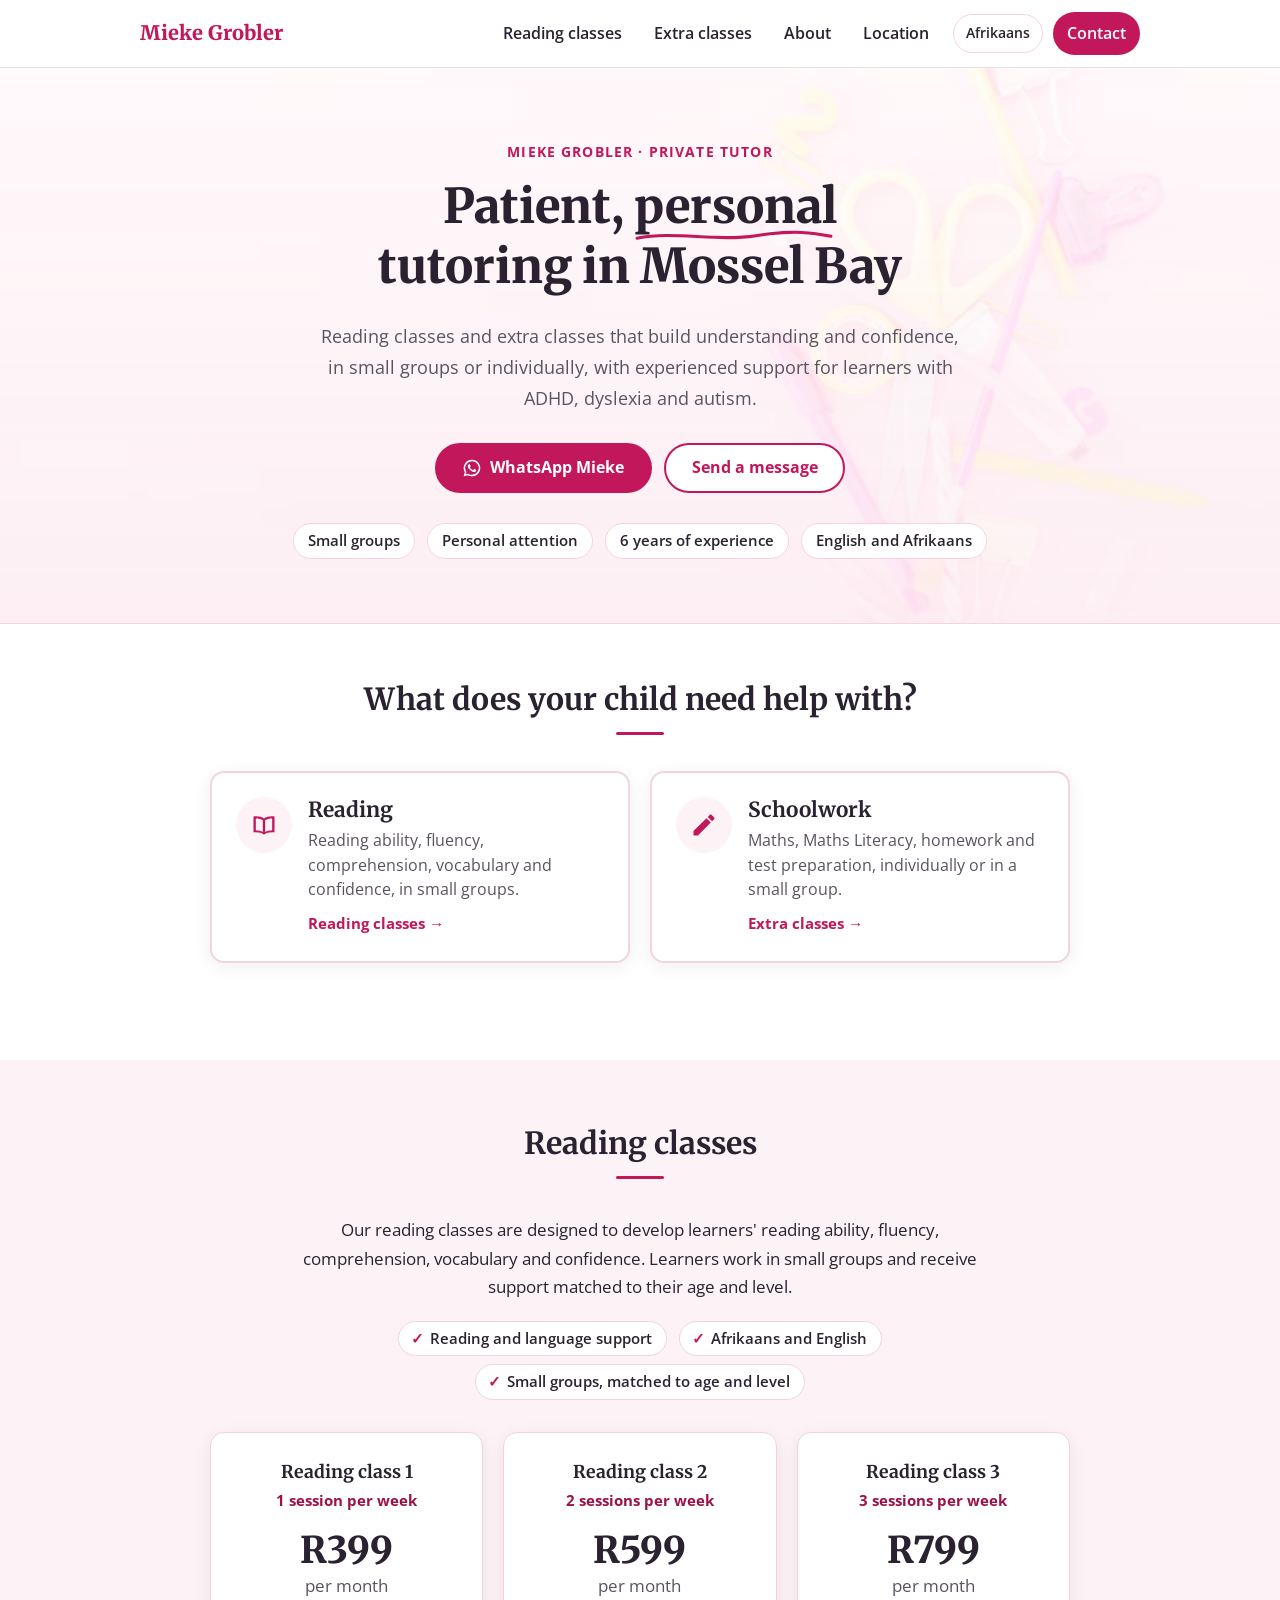
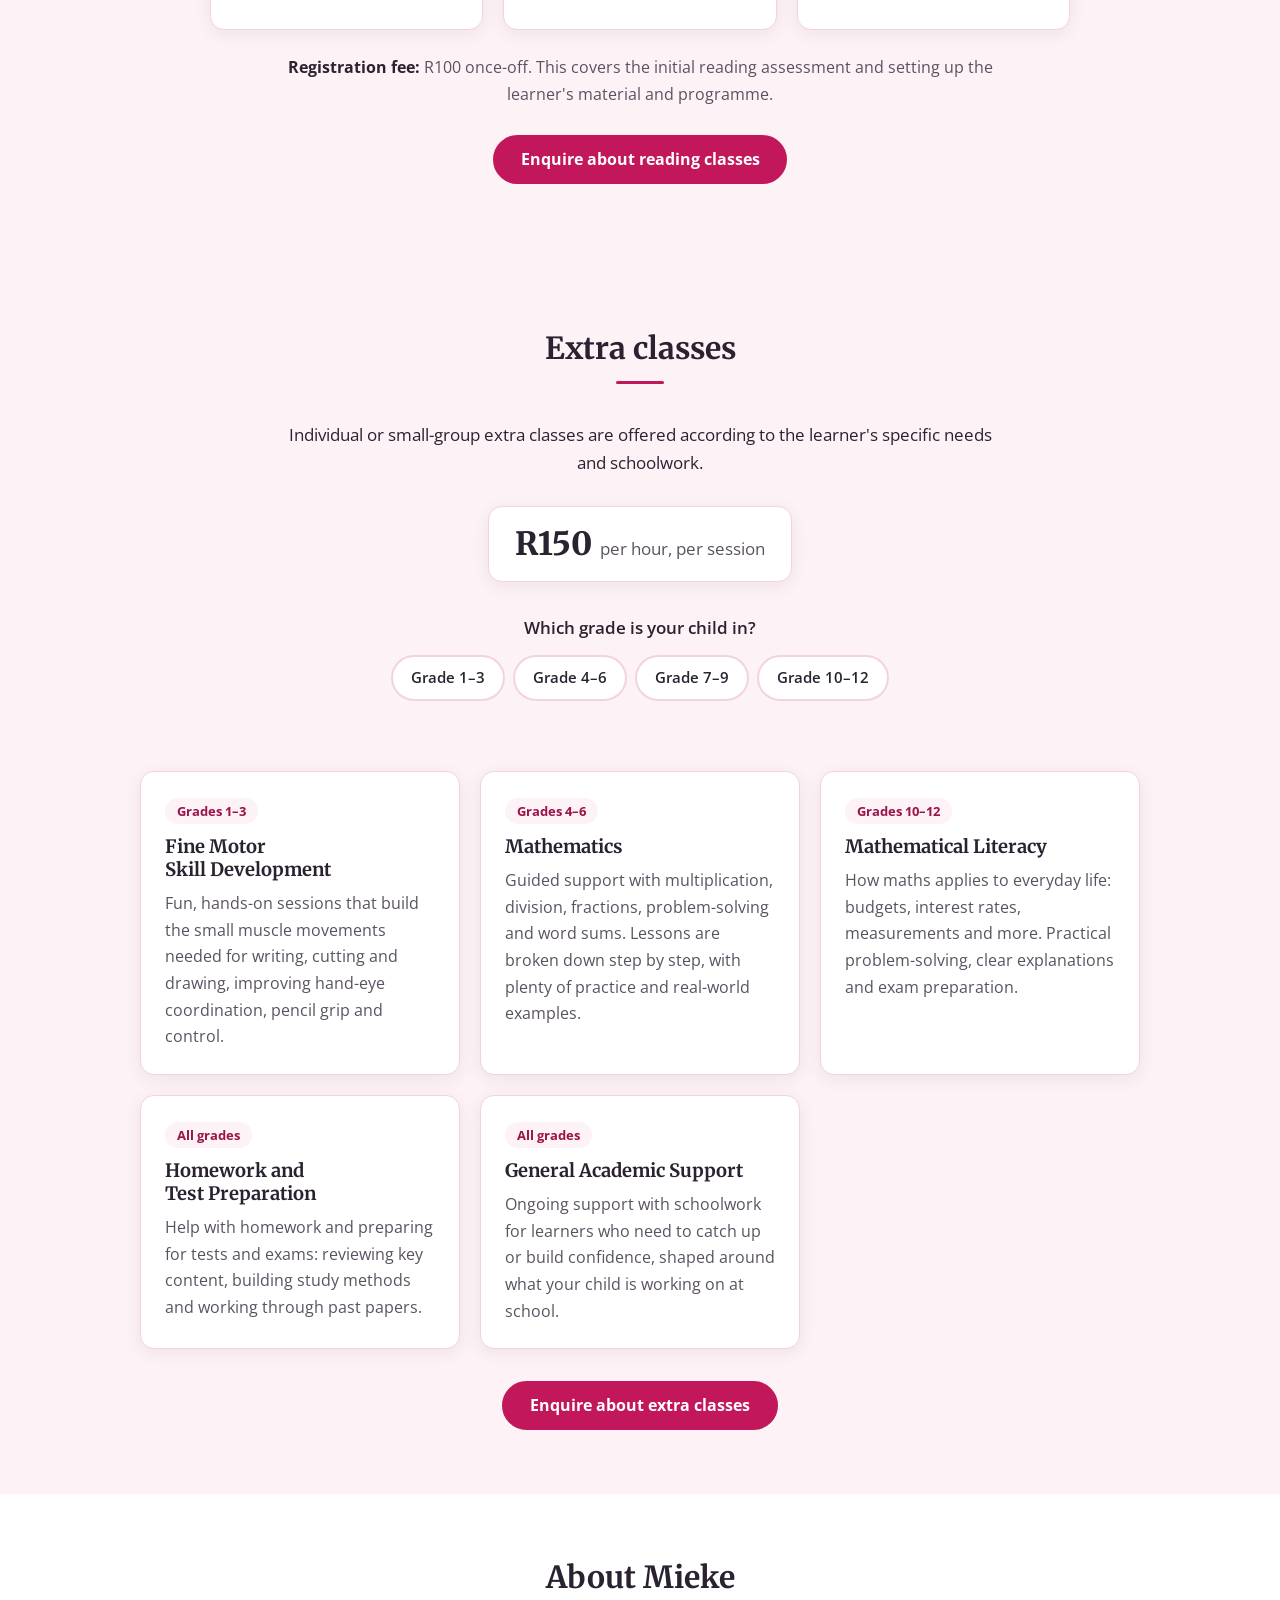
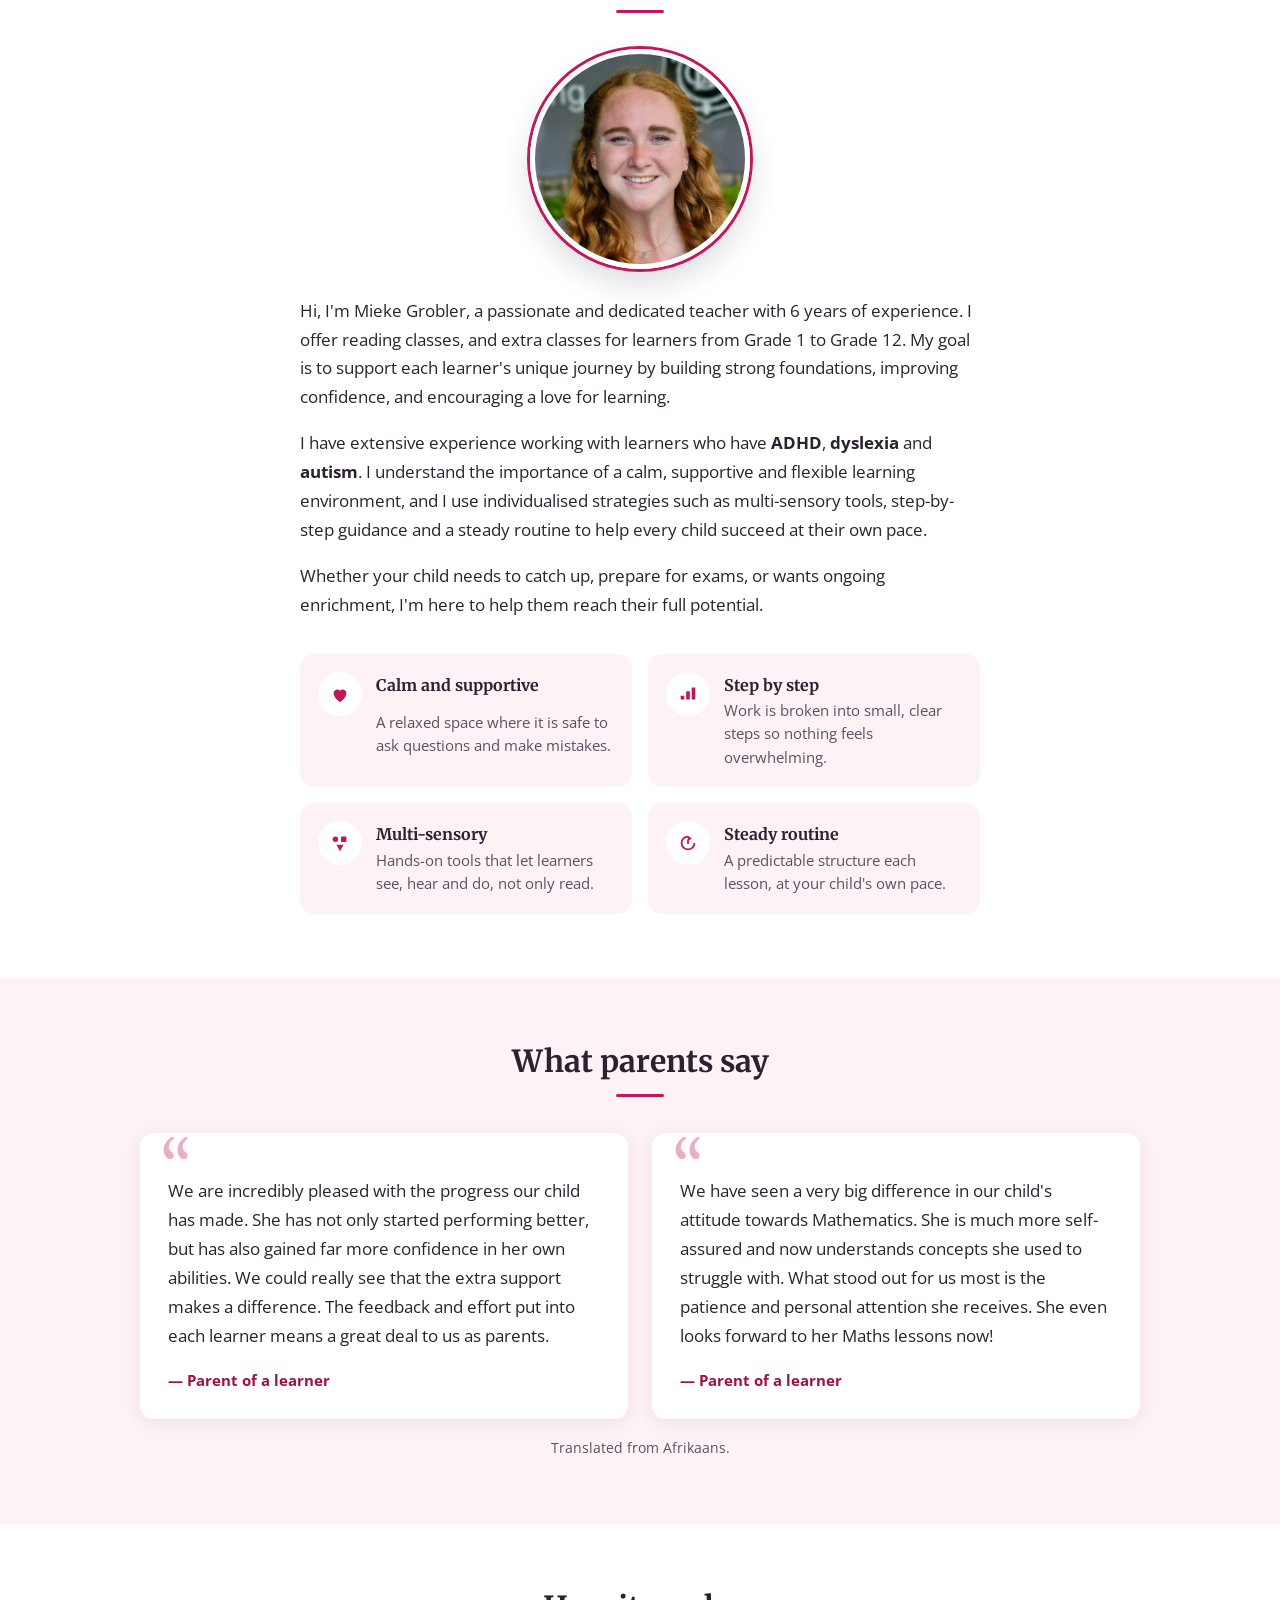
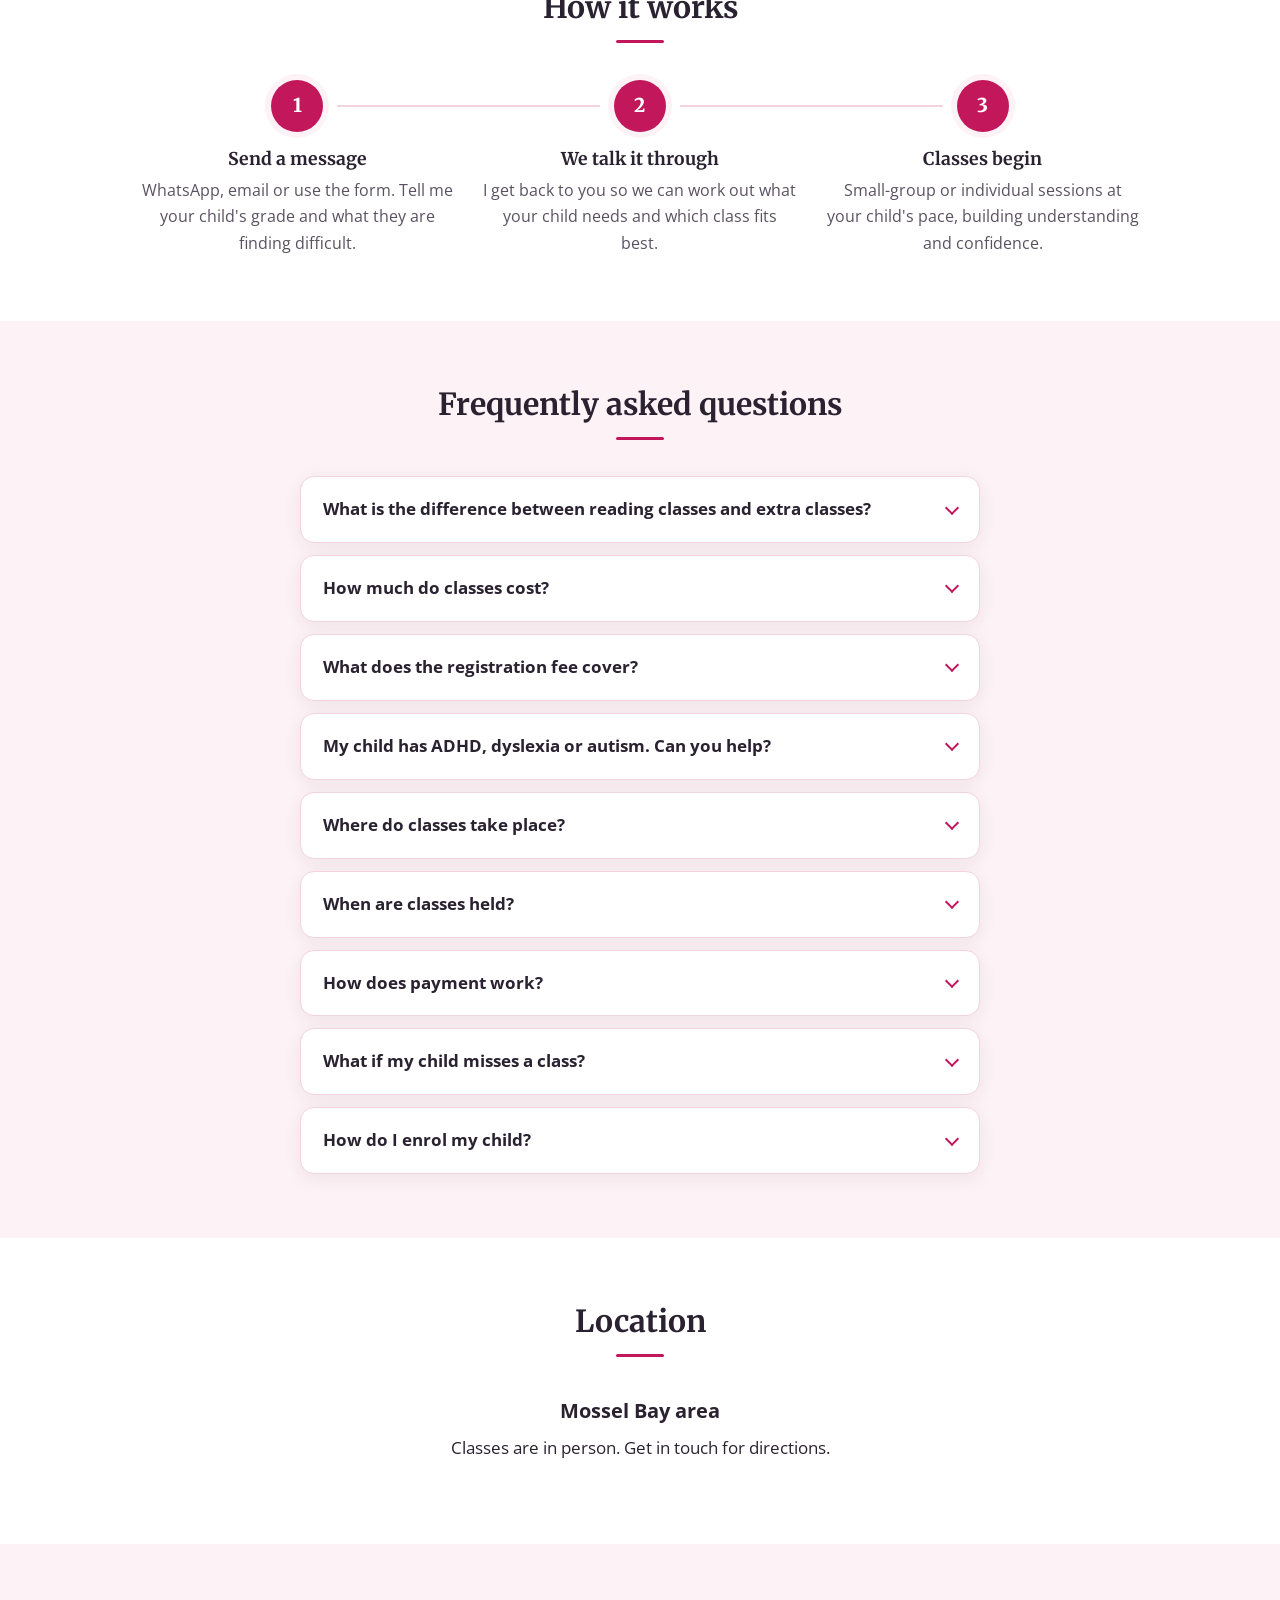
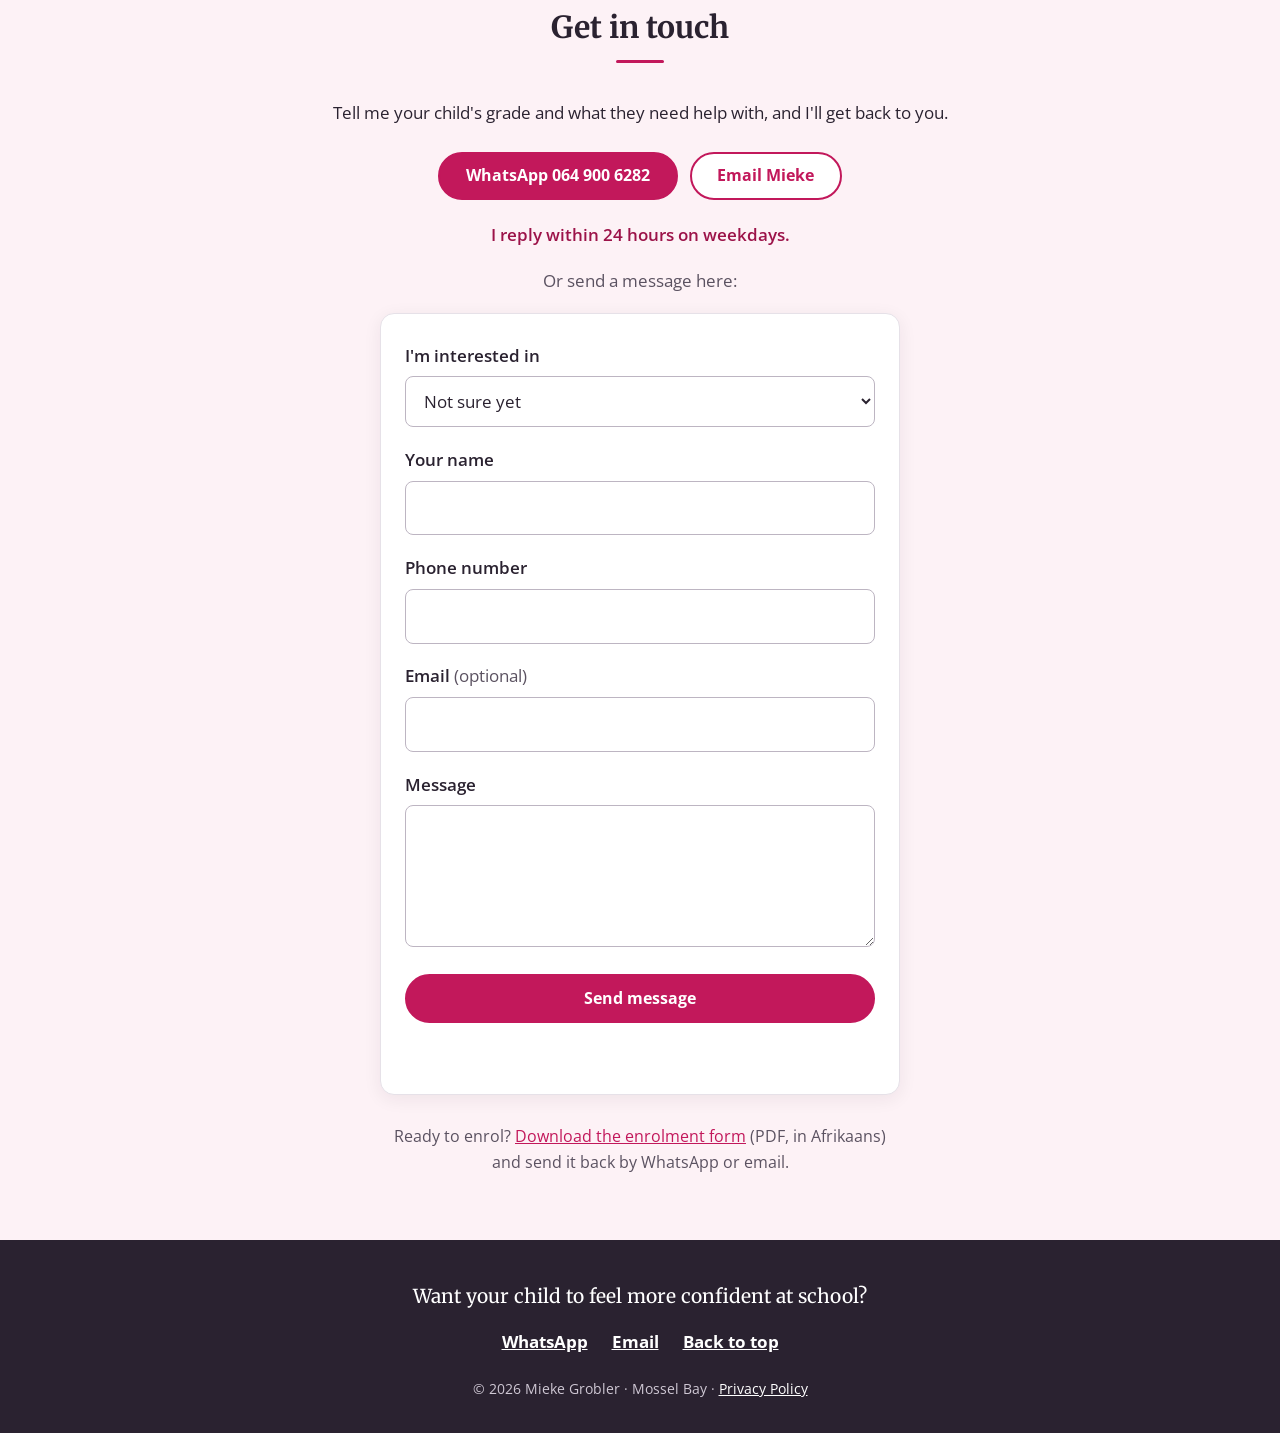
==== commit 3e1ad32b: "Rebuild site around reading classes and extra classes - Split services into reading classes and extr" ====
--- a/index.html
+++ b/index.html
@@ -1,536 +1,356 @@
 <!DOCTYPE html>
 <html lang="en">
 <head>
-    <meta charset="UTF-8">
-    <meta name="viewport" content="width=device-width, initial-scale=1">
-    <title data-i18n="meta.title">Extra Classes Mossel Bay | Mieke Grobler – Private Tutor</title>
-    <meta name="description" data-i18n-content="meta.description" content="Private extra classes in Mossel Bay with Mieke Grobler. Maths, English, Afrikaans and exam support for Grade 1 to Grade 12. R120 per hour.">
-    <meta name="author" content="Mieke Grobler">
-    <meta name="theme-color" content="#ff4f9a">
-    <meta name="geo.region" content="ZA-WC">
-    <meta name="geo.placename" content="Mossel Bay">
-    <meta property="og:title" data-i18n-content="meta.title" content="Extra Classes Mossel Bay | Mieke Grobler – Private Tutor">
-    <meta property="og:description" data-i18n-content="meta.description" content="Private extra classes in Mossel Bay with Mieke Grobler. Maths, English, Afrikaans and exam support for Grade 1 to Grade 12. R120 per hour.">
-    <meta property="og:type" content="website">
-    <meta property="og:locale" content="en_ZA">
-    <meta property="og:locale:alternate" content="af_ZA">
-    <!-- Relative image path: still works if a custom domain is added later. -->
-    <meta property="og:image" content="heap-nice-stationery_23-2147864663.avif">
-    <meta property="og:image:alt" data-i18n-content="meta.imageAlt" content="Pink background with scissors, pens, pencils and other colourful stationery">
-    <meta name="twitter:card" content="summary_large_image">
-    <meta name="twitter:title" data-i18n-content="meta.title" content="Extra Classes Mossel Bay | Mieke Grobler – Private Tutor">
-    <meta name="twitter:description" data-i18n-content="meta.description" content="Private extra classes in Mossel Bay with Mieke Grobler. Maths, English, Afrikaans and exam support for Grade 1 to Grade 12. R120 per hour.">
-    <meta name="twitter:image" content="heap-nice-stationery_23-2147864663.avif">
-    <link rel="stylesheet" href="style.css">
-    <link rel="preconnect" href="https://fonts.googleapis.com">
-    <link rel="preconnect" href="https://fonts.gstatic.com" crossorigin>
-    <link href="https://fonts.googleapis.com/css2?family=Open+Sans:wght@400;600;700;800&amp;family=Merriweather:wght@700;800&amp;display=swap" rel="stylesheet">
-    <link rel="stylesheet" href="https://cdnjs.cloudflare.com/ajax/libs/font-awesome/6.4.0/css/all.min.css">
-    <script>
-    try {
-        if (localStorage.getItem("mieke-lang") === "af") {
-            document.documentElement.classList.add("lang-pending");
-        }
-    } catch (e) {}
-    </script>
-    <style>html.lang-pending body { visibility: hidden; }</style>
+    <meta charset="UTF-8" />
+    <meta name="viewport" content="width=device-width, initial-scale=1" />
+    <title>Reading Classes and Extra Classes in Mossel Bay | Mieke Grobler</title>
+    <meta name="description" content="Reading classes and extra classes in Mossel Bay, in small groups or individually: reading, Afrikaans, English, Maths, Maths Literacy, homework and test preparation. Experienced with ADHD, dyslexia and autism." />
+    <meta property="og:type" content="website" />
+    <meta property="og:title" content="Mieke Grobler | Reading Classes and Extra Classes in Mossel Bay" />
+    <meta property="og:description" content="Small groups, personal attention and learning with confidence. Reading classes from R399 per month, extra classes R150 per hour." />
+    <meta property="og:image" content="https://janvanriebeek.github.io/MiekeGroblerWebsite/mieke.jpg" />
+    <meta property="og:locale" content="en_ZA" />
+    <meta name="theme-color" content="#c2185b" />
+    <script>document.documentElement.classList.add('js');</script>
+    <link rel="preconnect" href="https://fonts.googleapis.com" />
+    <link rel="preconnect" href="https://fonts.gstatic.com" crossorigin />
+    <link href="https://fonts.googleapis.com/css2?family=Open+Sans:wght@400;600;700&family=Merriweather:wght@700;800&display=swap" rel="stylesheet" />
+    <link rel="icon" href="data:image/svg+xml,%3Csvg xmlns='http://www.w3.org/2000/svg' viewBox='0 0 64 64'%3E%3Crect width='64' height='64' rx='14' fill='%23c2185b'/%3E%3Ctext x='32' y='45' font-family='Georgia,serif' font-size='38' font-weight='700' text-anchor='middle' fill='white'%3EM%3C/text%3E%3C/svg%3E" />
+    <link rel="stylesheet" href="style.css" />
     <script type="application/ld+json">
     {
-        "@context": "https://schema.org",
-        "@type": "Person",
-        "name": "Mieke Grobler",
-        "jobTitle": "Private Tutor",
-        "email": "mailto:miekegrobler03@gmail.com",
-        "telephone": "+27649006282",
-        "address": {
-            "@type": "PostalAddress",
-            "addressLocality": "Mossel Bay",
-            "addressRegion": "Western Cape",
-            "addressCountry": "ZA"
-        },
-        "knowsLanguage": ["en", "af"],
-        "makesOffer": {
-            "@type": "Offer",
-            "price": "120",
-            "priceCurrency": "ZAR",
-            "unitText": "HOUR"
-        }
+      "@context": "https://schema.org",
+      "@type": "LocalBusiness",
+      "name": "Mieke Grobler – Private Tutor",
+      "description": "Reading classes and extra classes in Mossel Bay, with support for learners with ADHD, dyslexia and autism.",
+      "areaServed": "Mossel Bay",
+      "address": { "@type": "PostalAddress", "addressLocality": "Mossel Bay", "addressRegion": "Western Cape", "addressCountry": "ZA" },
+      "telephone": "+27649006282",
+      "email": "miekegrobler03@gmail.com",
+      "image": "https://janvanriebeek.github.io/MiekeGroblerWebsite/mieke.jpg",
+      "priceRange": "Extra classes R150 per hour; reading classes from R399 per month"
     }
     </script>
 </head>
 <body>
-    <a class="skip-link" href="#home" data-i18n="skip">Skip to content</a>
-
-    <header class="sticky-header">
-        <nav>
+
+    <a class="skip-link" href="#main">Skip to content</a>
+
+    <div id="notice" class="notice" role="status" hidden></div>
+
+    <header class="site-header">
+        <nav class="nav" aria-label="Main">
             <a class="nav-logo" href="#home">Mieke Grobler</a>
-            <div class="lang-toggle" role="group" data-i18n-aria="aria.lang" aria-label="Language">
-                <button type="button" data-lang="en" class="is-active" aria-pressed="true" aria-label="English">EN</button>
-                <button type="button" data-lang="af" aria-pressed="false" aria-label="Afrikaans">AF</button>
-            </div>
-            <button type="button" class="nav-toggle" aria-expanded="false" aria-controls="nav-menu">
-                <i class="fa-solid fa-bars" aria-hidden="true"></i>
-                <span data-i18n="nav.menu">Menu</span>
+            <button class="nav-toggle" type="button" aria-expanded="false" aria-controls="nav-menu" aria-label="Menu">
+                <span></span><span></span><span></span>
             </button>
-            <ul id="nav-menu">
-                <li><a href="#home"><i class="fa-solid fa-house" aria-hidden="true"></i> <span data-i18n="nav.home">Home</span></a></li>
-                <li><a href="#about"><i class="fa-solid fa-user" aria-hidden="true"></i> <span data-i18n="nav.about">About</span></a></li>
-                <li><a href="#extra-classes"><i class="fa-solid fa-chalkboard-teacher" aria-hidden="true"></i> <span data-i18n="nav.classes">Extra Classes</span></a></li>
-                <li><a href="#when-where"><i class="fa-solid fa-clock" aria-hidden="true"></i> <span data-i18n="nav.when">When &amp; where</span></a></li>
-                <li><a href="#prices"><i class="fa-solid fa-money-bill-wave" aria-hidden="true"></i> <span data-i18n="nav.prices">Prices</span></a></li>
-                <li><a href="#reviews"><i class="fa-solid fa-comment" aria-hidden="true"></i> <span data-i18n="nav.reviews">Reviews</span></a></li>
-                <li><a href="#contact"><i class="fa-solid fa-envelope" aria-hidden="true"></i> <span data-i18n="nav.contact">Contact</span></a></li>
+            <ul id="nav-menu" class="nav-menu">
+                <li><a href="#reading">Reading classes</a></li>
+                <li><a href="#extra">Extra classes</a></li>
+                <li><a href="#about">About</a></li>
+                <li><a href="#location">Location</a></li>
+                <li><a class="lang-switch" href="afrikaans.html" lang="af" hreflang="af">Afrikaans</a></li>
+                <li><a class="nav-cta" href="#contact">Contact</a></li>
             </ul>
         </nav>
     </header>
 
-    <section id="home" class="hero-formal">
-        <img class="hero-bg" src="heap-nice-stationery_23-2147864663.avif" width="626" height="417" alt="Pink background with scissors, pens, pencils and other colourful stationery" data-i18n-alt="meta.imageAlt">
+    <main id="main">
+
+    <!-- Hero -->
+    <section id="home" class="hero">
         <div class="hero-content">
-            <h1><i class="fa-solid fa-graduation-cap" aria-hidden="true"></i> Mieke Grobler</h1>
-            <p class="hero-role" data-i18n="hero.role">Private Tutor</p>
-            <p data-i18n="hero.tagline">Guiding students toward academic excellence and confident learning.</p>
-            <p class="hero-icons" aria-hidden="true">
-                <i class="fa-solid fa-chalkboard"></i>
-                <i class="fa-solid fa-book-open"></i>
-                <i class="fa-solid fa-user-graduate"></i>
-            </p>
-            <div class="hero-actions">
-                <a href="#contact" class="btn-main"><i class="fa-solid fa-calendar-check" aria-hidden="true"></i> <span data-i18n="hero.schedule">Schedule a Session</span></a>
-                <a class="btn-whatsapp" data-wa href="https://wa.me/27649006282?text=Hi%20Mieke%2C%20I%20would%20like%20to%20find%20out%20about%20extra%20classes%20please." target="_blank" rel="noopener noreferrer"><i class="fab fa-whatsapp" aria-hidden="true"></i> <span data-i18n="hero.whatsapp">WhatsApp Mieke</span></a>
-            </div>
-        </div>
-    </section>
-
-    <main>
-        <section id="about" class="card-section">
-            <h2 data-i18n="about.heading">About Me</h2>
-            <p data-i18n="about.p1">Hi, I'm Mieke Grobler, a passionate and dedicated teacher offering extra classes to learners from Grade 1 to Grade 12. My goal is to support each student's unique learning journey by building strong foundations, improving confidence, and encouraging a love for learning.</p>
-            <p data-i18n="about.p2">I have extensive experience working with learners who have ADHD, dyslexia, and autism. I understand the importance of creating a calm, supportive, and flexible learning environment. I use individualised strategies — like multi-sensory tools, step-by-step guidance, and routine structure — to help every child succeed at their own pace.</p>
-            <p data-i18n="about.p3">Whether your child needs support catching up, exam preparation, or ongoing enrichment, I'm here to help them reach their full potential.</p>
-            <p class="qual-line">
-                <strong data-i18n="about.qualLabel">Qualifications and experience:</strong>
-                <!-- PLACEHOLDER: Replace "[Qualifications and experience here]" with Mieke's real qualifications and experience. Also update about.qual in the Afrikaans strings at the bottom of this file. -->
-                <span class="placeholder-tag" data-i18n="placeholder.tag">To fill in</span>
-                <span class="fill-in-inline" data-i18n="about.qual">[Qualifications and experience here]</span>
-            </p>
-        </section>
-
-        <section id="photo" class="card-section">
-            <h2 data-i18n="photo.heading">A photo of Mieke</h2>
-            <!-- PLACEHOLDER: Replace this box with a photo of Mieke.
-                 Keep a relative path so a custom domain still works. Example:
-                 <img src="mieke.jpg" alt="Mieke Grobler, private tutor in Mossel Bay">
-                 Also update photo.placeholder in the Afrikaans strings if you remove this text. -->
-            <div class="photo-placeholder fill-in">
-                <i class="fa-solid fa-camera" aria-hidden="true"></i>
-                <span class="placeholder-tag" data-i18n="placeholder.tag">To fill in</span>
-                <p data-i18n="photo.placeholder">[Photo of Mieke here]</p>
-            </div>
-        </section>
-
-        <section id="extra-classes" class="card-section">
-            <h2 data-i18n="service.heading">Extra Classes Offered</h2>
-            <div class="service-list">
-                <article class="service">
-                    <h3><i class="fa-solid fa-pencil" aria-hidden="true"></i> <span data-i18n="service.motor.title">Fine Motor Skill Development (Grades 1‑3)</span></h3>
-                    <p data-i18n="service.motor.body">These sessions focus on building the small muscle movements needed for writing, cutting, drawing, and everyday classroom tasks. Activities are fun, hands-on, and designed to improve hand-eye coordination, pencil grip, and overall control — key skills for confident early learning.</p>
-                </article>
-                <article class="service">
-                    <h3><i class="fa-solid fa-square-root-variable" aria-hidden="true"></i> <span data-i18n="service.maths.title">Mathematics (Grades 4‑6)</span></h3>
-                    <p data-i18n="service.maths.body">I offer guided support to help learners understand core maths concepts like multiplication, division, fractions, problem-solving, and word sums. Lessons are broken down step by step to make maths less overwhelming and more enjoyable, with lots of practice and real-world examples.</p>
-                </article>
-                <article class="service">
-                    <h3><i class="fa-solid fa-chart-line" aria-hidden="true"></i> <span data-i18n="service.lit.title">Mathematical Literacy (Grades 10‑12)</span></h3>
-                    <p data-i18n="service.lit.body">These lessons help students understand how maths applies to everyday life — budgets, interest rates, measurements, and more. I focus on practical problem-solving, clear explanations, and exam preparation to help learners succeed with confidence in this important subject.</p>
-                </article>
-                <article class="service">
-                    <h3><i class="fa-solid fa-language" aria-hidden="true"></i> <span data-i18n="service.lang.title">Afrikaans and English Language Development (All Grades)</span></h3>
-                    <p data-i18n="service.lang.body">Whether your child needs help with reading, writing, grammar, spelling, or comprehension, I provide tailored support in both English and Afrikaans. Lessons are interactive, creative, and adapted to each learner's level, helping them grow their vocabulary, improve sentence construction, and become confident communicators.</p>
-                </article>
-                <article class="service">
-                    <h3><i class="fa-solid fa-clipboard-check" aria-hidden="true"></i> <span data-i18n="service.exam.title">Exam Preparation and Study Support (All Grades)</span></h3>
-                    <p data-i18n="service.exam.body">I help learners prepare for tests and exams by reviewing key content, building study skills, and working through past papers. We focus on time management, reading questions carefully, and learning how to answer effectively under pressure.</p>
-                </article>
-            </div>
-        </section>
-
-        <section id="when-where" class="card-section">
-            <h2 data-i18n="when.heading">When and where</h2>
-            <p class="place-line"><i class="fa-solid fa-location-dot" aria-hidden="true"></i> <span data-i18n="contact.location">Mossel Bay, Western Cape</span></p>
-            <p class="section-intro" data-i18n="when.intro">Days, times, and whether lessons are in person or online will be added here.</p>
-            <!-- PLACEHOLDER: Replace "[Days and hours here]" with Mieke's real days and times. Also update when.hours in the Afrikaans strings. -->
-            <div class="fill-in">
-                <span class="placeholder-tag" data-i18n="placeholder.tag">To fill in</span>
-                <p data-i18n="when.hours">[Days and hours here]</p>
-            </div>
-            <!-- PLACEHOLDER: Replace "[In-person or online here]" with whether lessons are in person, online, or both, and where in Mossel Bay she teaches. Also update when.mode in the Afrikaans strings. -->
-            <div class="fill-in">
-                <span class="placeholder-tag" data-i18n="placeholder.tag">To fill in</span>
-                <p data-i18n="when.mode">[In-person or online here]</p>
-            </div>
-        </section>
-
-        <section id="prices" class="card-section">
-            <h2 data-i18n="price.heading">Class Pricing</h2>
-            <div class="price-item">
-                <h3><i class="fa-solid fa-money-bill-wave" aria-hidden="true"></i> <span data-i18n="price.all">All Classes</span></h3>
-                <p class="price-amount"><span class="price-rand">R120</span> <span data-i18n="price.per">per hour</span></p>
-                <ul>
-                    <li><i class="fa-solid fa-pencil" aria-hidden="true"></i> <span data-i18n="service.motor.title">Fine Motor Skill Development (Grades 1‑3)</span></li>
-                    <li><i class="fa-solid fa-square-root-variable" aria-hidden="true"></i> <span data-i18n="service.maths.title">Mathematics (Grades 4‑6)</span></li>
-                    <li><i class="fa-solid fa-chart-line" aria-hidden="true"></i> <span data-i18n="service.lit.title">Mathematical Literacy (Grades 10‑12)</span></li>
-                    <li><i class="fa-solid fa-language" aria-hidden="true"></i> <span data-i18n="service.lang.title">Afrikaans and English Language Development (All Grades)</span></li>
-                    <li><i class="fa-solid fa-clipboard-check" aria-hidden="true"></i> <span data-i18n="service.exam.title">Exam Preparation and Study Support (All Grades)</span></li>
+            <p class="eyebrow hero-in">Mieke Grobler · Private Tutor</p>
+            <h1 class="hero-in">Patient, <span class="mark">personal<svg viewBox="0 0 200 12" preserveAspectRatio="none" aria-hidden="true"><path d="M3 8 C 40 2, 80 11, 120 6 S 180 4, 197 7" pathLength="1"/></svg></span> tutoring in Mossel Bay</h1>
+            <p class="hero-lead hero-in">Reading classes and extra classes that build understanding and confidence, in small groups or individually, with experienced support for learners with ADHD, dyslexia and autism.</p>
+            <div class="hero-actions hero-in">
+                <a class="btn btn-primary" data-wa href="https://wa.me/27649006282?text=Hi%20Mieke%2C%20I%27d%20like%20to%20ask%20about%20classes%20for%20my%20child." target="_blank" rel="noopener">
+                    <svg class="icon" viewBox="0 0 24 24" aria-hidden="true"><path id="wa-path" fill="currentColor" d="M12 2a10 10 0 0 0-8.6 15.1L2 22l5-1.3A10 10 0 1 0 12 2Zm0 18.2a8.200 8.200 0 0 1-4.200-1.150l-.3-.18-3 .78.8-2.900-.2-.3A8.200 8.200 0 1 1 12 20.200Zm4.500-6.100c-.25-.120-1.460-.720-1.690-.800-.230-.080-.390-.120-.560.120-.160.250-.640.800-.780.970-.140.160-.290.180-.540.060a6.700 6.700 0 0 1-2-1.230 7.400 7.400 0 0 1-1.370-1.700c-.140-.250 0-.380.110-.500.110-.110.250-.290.370-.430.120-.140.160-.250.250-.410.080-.160.040-.310-.020-.430-.060-.120-.560-1.340-.760-1.840-.200-.480-.410-.420-.560-.420h-.480a.920.920 0 0 0-.660.310 2.800 2.800 0 0 0-.870 2.070c0 1.220.890 2.400 1.010 2.560.120.160 1.750 2.670 4.240 3.740.590.260 1.050.410 1.410.520.590.190 1.130.160 1.560.100.480-.070 1.460-.600 1.670-1.170.210-.580.210-1.070.140-1.170-.060-.110-.220-.170-.470-.290Z"/></svg>
+                    WhatsApp Mieke
+                </a>
+                <a class="btn btn-secondary" href="#contact">Send a message</a>
+            </div>
+            <ul class="hero-points hero-in">
+                <li>Small groups</li>
+                <li>Personal attention</li>
+                <li>6 years of experience</li>
+                <li>English and Afrikaans</li>
+            </ul>
+        </div>
+    </section>
+
+    <!-- Choose a path: reading classes or extra classes -->
+    <section id="choose" class="section section-compact">
+        <div class="container">
+            <h2 class="reveal">What does your child need help with?</h2>
+            <div class="paths" role="group" aria-label="What does your child need help with?">
+                <button type="button" class="path reveal" data-path="reading" aria-pressed="false">
+                    <span class="path-icon" aria-hidden="true"><svg viewBox="0 0 24 24"><path d="M12 6.500C10.300 5.200 8 4.500 5 4.500c-.800 0-1.500.100-2 .200v13.800c.500-.100 1.200-.200 2-.200 3 0 5.300.700 7 2 1.700-1.300 4-2 7-2 .800 0 1.500.100 2 .200V4.700c-.500-.100-1.200-.200-2-.200-3 0-5.300.700-7 2Zm-1 11.400c-1.600-.800-3.600-1.200-6-1.200V6.500c2.400 0 4.400.500 6 1.500v9.900Zm8-1.200c-2.400 0-4.400.400-6 1.200V8c1.600-1 3.600-1.500 6-1.500v10.200Z"/></svg></span>
+                    <span class="path-title">Reading</span>
+                    <span class="path-text">Reading ability, fluency, comprehension, vocabulary and confidence, in small groups.</span>
+                    <span class="path-go">Reading classes →</span>
+                </button>
+                <button type="button" class="path reveal" data-path="extra" aria-pressed="false">
+                    <span class="path-icon" aria-hidden="true"><svg viewBox="0 0 24 24"><path d="M3 17.200V21h3.800L17.800 9.900l-3.700-3.700L3 17.200ZM20.700 7c.400-.400.400-1 0-1.400l-2.300-2.300c-.400-.400-1-.400-1.400 0l-1.800 1.800 3.700 3.700L20.700 7Z"/></svg></span>
+                    <span class="path-title">Schoolwork</span>
+                    <span class="path-text">Maths, Maths Literacy, homework and test preparation, individually or in a small group.</span>
+                    <span class="path-go">Extra classes →</span>
+                </button>
+            </div>
+            <p class="paths-reset"><button type="button" id="path-reset" hidden>Show both options</button></p>
+        </div>
+    </section>
+
+    <!-- Reading classes -->
+    <section id="reading" class="section section-tint" data-service="reading">
+        <div class="container">
+            <h2 class="reveal">Reading classes</h2>
+            <div class="service-intro reveal">
+                <p>Our reading classes are designed to develop learners' reading ability, fluency, comprehension, vocabulary and confidence. Learners work in small groups and receive support matched to their age and level.</p>
+                <ul class="ticks">
+                    <li>Reading and language support</li>
+                    <li>Afrikaans and English</li>
+                    <li>Small groups, matched to age and level</li>
                 </ul>
-                <p class="price-note"><i class="fa-solid fa-circle-info" aria-hidden="true"></i> <span data-i18n="price.note">One simple rate for every class. No hidden fees.</span></p>
-            </div>
-        </section>
-
-        <section id="reviews" class="card-section">
-            <h2 data-i18n="review.heading">What parents say</h2>
-            <p class="section-intro" data-i18n="review.intro">Real comments from parents will go here. The notes below are not reviews yet.</p>
-            <!-- PLACEHOLDER: Replace each "[Parent review here]" and "[Parent name here]" with a real parent comment.
-                 Do not publish invented reviews. Copy a blockquote to add another one.
-                 Also update review.text and review.name in the Afrikaans strings. -->
-            <div class="review-list">
-                <blockquote class="fill-in">
-                    <span class="placeholder-tag" data-i18n="placeholder.tag">To fill in</span>
-                    <p data-i18n="review.text">[Parent review here]</p>
-                    <cite data-i18n="review.name">[Parent name here]</cite>
-                </blockquote>
-                <blockquote class="fill-in">
-                    <span class="placeholder-tag" data-i18n="placeholder.tag">To fill in</span>
-                    <p data-i18n="review.text">[Parent review here]</p>
-                    <cite data-i18n="review.name">[Parent name here]</cite>
-                </blockquote>
-                <blockquote class="fill-in">
-                    <span class="placeholder-tag" data-i18n="placeholder.tag">To fill in</span>
-                    <p data-i18n="review.text">[Parent review here]</p>
-                    <cite data-i18n="review.name">[Parent name here]</cite>
-                </blockquote>
-            </div>
-        </section>
-
-        <section id="contact" class="card-section">
-            <h2 data-i18n="contact.heading">Contact</h2>
-            <p class="section-intro" data-i18n="contact.intro">Ready to talk about extra classes, or does your child need some help? Get in touch below.</p>
-            <div class="contact-layout">
-                <div>
-                    <a class="btn-whatsapp btn-whatsapp-large" data-wa href="https://wa.me/27649006282?text=Hi%20Mieke%2C%20I%20would%20like%20to%20find%20out%20about%20extra%20classes%20please." target="_blank" rel="noopener noreferrer"><i class="fab fa-whatsapp" aria-hidden="true"></i> <span data-i18n="hero.whatsapp">WhatsApp Mieke</span></a>
-                    <ul class="contact-details">
-                        <li>
-                            <i class="fa-solid fa-envelope" aria-hidden="true"></i>
-                            <div>
-                                <span class="contact-label" data-i18n="contact.emailLabel">Email</span>
-                                <a href="mailto:miekegrobler03@gmail.com">miekegrobler03@gmail.com</a>
-                            </div>
-                        </li>
-                        <li>
-                            <i class="fa-solid fa-phone" aria-hidden="true"></i>
-                            <div>
-                                <span class="contact-label" data-i18n="contact.phoneLabel">Phone</span>
-                                <a href="tel:+27649006282">+27 64 900 6282</a>
-                            </div>
-                        </li>
-                        <li>
-                            <i class="fa-solid fa-location-dot" aria-hidden="true"></i>
-                            <div>
-                                <span class="contact-label" data-i18n="contact.locationLabel">Location</span>
-                                <span data-i18n="contact.location">Mossel Bay, Western Cape</span>
-                            </div>
-                        </li>
-                    </ul>
-                </div>
-                <!-- No backend: Send opens the visitor's email app with this message addressed to Mieke. -->
-                <form class="contact-form" id="contact-form" action="mailto:miekegrobler03@gmail.com" method="post" enctype="text/plain">
-                    <h3 data-i18n="contact.formHeading">Send a message</h3>
-                    <p class="form-note" data-i18n="contact.formNote">This opens your email app with the message ready to send. You can also use WhatsApp, email, or the phone number above.</p>
-                    <div class="form-group">
-                        <label for="name" data-i18n="form.name">Name</label>
-                        <input type="text" id="name" name="name" autocomplete="name" required maxlength="100" placeholder="Your name" data-i18n-placeholder="form.namePh">
-                    </div>
-                    <div class="form-group">
-                        <label for="phone" data-i18n="form.phone">Phone</label>
-                        <input type="tel" id="phone" name="phone" autocomplete="tel" inputmode="tel" required maxlength="30" placeholder="Your phone number" data-i18n-placeholder="form.phonePh">
-                    </div>
-                    <div class="form-group">
-                        <label for="message" data-i18n="form.message">Message</label>
-                        <textarea id="message" name="message" rows="4" required maxlength="2000" placeholder="How can I help?" data-i18n-placeholder="form.messagePh"></textarea>
-                    </div>
-                    <button type="submit" class="btn-main"><i class="fa-solid fa-paper-plane" aria-hidden="true"></i> <span data-i18n="form.send">Send Message</span></button>
-                    <p id="form-status" class="form-status" role="status" aria-live="polite"></p>
-                </form>
-            </div>
-        </section>
+            </div>
+            <div class="plans">
+                <article class="plan reveal">
+                    <h3>Reading class 1</h3>
+                    <p class="plan-freq">1 session per week</p>
+                    <p class="plan-price"><span class="price-amount">R399</span> per month</p>
+                </article>
+                <article class="plan reveal">
+                    <h3>Reading class 2</h3>
+                    <p class="plan-freq">2 sessions per week</p>
+                    <p class="plan-price"><span class="price-amount">R599</span> per month</p>
+                </article>
+                <article class="plan reveal">
+                    <h3>Reading class 3</h3>
+                    <p class="plan-freq">3 sessions per week</p>
+                    <p class="plan-price"><span class="price-amount">R799</span> per month</p>
+                </article>
+            </div>
+            <p class="fee-note reveal"><strong>Registration fee:</strong> R100 once-off. This covers the initial reading assessment and setting up the learner's material and programme.</p>
+            <p class="center"><a class="btn btn-primary" href="#contact" data-enquire="reading">Enquire about reading classes</a></p>
+        </div>
+    </section>
+
+    <!-- Extra classes -->
+    <section id="extra" class="section section-tint" data-service="extra">
+        <div class="container">
+            <h2 class="reveal">Extra classes</h2>
+            <div class="service-intro reveal">
+                <p>Individual or small-group extra classes are offered according to the learner's specific needs and schoolwork.</p>
+                <p class="rate"><span class="price-amount">R150</span> per hour, per session</p>
+            </div>
+            <div class="grade-picker reveal" role="group" aria-label="Choose your child's grade">
+                <p id="grade-prompt">Which grade is your child in?</p>
+                <div class="grade-chips">
+                    <button type="button" class="chip" data-grade="1-3" aria-pressed="false">Grade 1–3</button>
+                    <button type="button" class="chip" data-grade="4-6" aria-pressed="false">Grade 4–6</button>
+                    <button type="button" class="chip" data-grade="7-9" aria-pressed="false">Grade 7–9</button>
+                    <button type="button" class="chip" data-grade="10-12" aria-pressed="false">Grade 10–12</button>
+                </div>
+                <p id="grade-result" class="grade-result" role="status" aria-live="polite"></p>
+            </div>
+            <div class="card-grid">
+                <article class="card reveal" data-grades="1-3">
+                    <p class="card-tag">Grades 1–3</p>
+                    <h3>Fine Motor Skill Development</h3>
+                    <p>Fun, hands-on sessions that build the small muscle movements needed for writing, cutting and drawing, improving hand-eye coordination, pencil grip and control.</p>
+                </article>
+                <article class="card reveal" data-grades="4-6">
+                    <p class="card-tag">Grades 4–6</p>
+                    <h3>Mathematics</h3>
+                    <p>Guided support with multiplication, division, fractions, problem-solving and word sums. Lessons are broken down step by step, with plenty of practice and real-world examples.</p>
+                </article>
+                <article class="card reveal" data-grades="10-12">
+                    <p class="card-tag">Grades 10–12</p>
+                    <h3>Mathematical Literacy</h3>
+                    <p>How maths applies to everyday life: budgets, interest rates, measurements and more. Practical problem-solving, clear explanations and exam preparation.</p>
+                </article>
+                <article class="card reveal" data-grades="all">
+                    <p class="card-tag">All grades</p>
+                    <h3>Homework and Test Preparation</h3>
+                    <p>Help with homework and preparing for tests and exams: reviewing key content, building study methods and working through past papers.</p>
+                </article>
+                <article class="card reveal" data-grades="all">
+                    <p class="card-tag">All grades</p>
+                    <h3>General Academic Support</h3>
+                    <p>Ongoing support with schoolwork for learners who need to catch up or build confidence, shaped around what your child is working on at school.</p>
+                </article>
+            </div>
+            <p class="center service-cta"><a class="btn btn-primary" href="#contact" data-enquire="extra">Enquire about extra classes</a></p>
+        </div>
+    </section>
+
+    <!-- About -->
+    <section id="about" class="section">
+        <div class="container narrow">
+            <h2 class="reveal">About Mieke</h2>
+            <img class="about-photo reveal" src="mieke.jpg" alt="Mieke Grobler" width="220" height="220">
+            <p class="reveal">Hi, I'm Mieke Grobler, a passionate and dedicated teacher with 6 years of experience. I offer reading classes, and extra classes for learners from Grade 1 to Grade 12. My goal is to support each learner's unique journey by building strong foundations, improving confidence, and encouraging a love for learning.</p>
+            <p class="reveal">I have extensive experience working with learners who have <strong>ADHD</strong>, <strong>dyslexia</strong> and <strong>autism</strong>. I understand the importance of a calm, supportive and flexible learning environment, and I use individualised strategies such as multi-sensory tools, step-by-step guidance and a steady routine to help every child succeed at their own pace.</p>
+            <p class="reveal">Whether your child needs to catch up, prepare for exams, or wants ongoing enrichment, I'm here to help them reach their full potential.</p>
+            <ul class="approach">
+                <li class="reveal"><span class="approach-icon" aria-hidden="true"><svg viewBox="0 0 24 24"><path d="M12 21s-7-4.400-7-10a4 4 0 0 1 7-2.600A4 4 0 0 1 19 11c0 5.600-7 10-7 10Z"/></svg></span><strong>Calm and supportive</strong><span>A relaxed space where it is safe to ask questions and make mistakes.</span></li>
+                <li class="reveal"><span class="approach-icon" aria-hidden="true"><svg viewBox="0 0 24 24"><path d="M4 18h4v-4H4v4Zm6 0h4V9h-4v9Zm6 0h4V5h-4v13Z"/></svg></span><strong>Step by step</strong><span>Work is broken into small, clear steps so nothing feels overwhelming.</span></li>
+                <li class="reveal"><span class="approach-icon" aria-hidden="true"><svg viewBox="0 0 24 24"><circle cx="7" cy="8" r="3"/><rect x="13" y="5" width="6" height="6" rx="1"/><path d="M12 21l-4-7h8l-4 7Z"/></svg></span><strong>Multi-sensory</strong><span>Hands-on tools that let learners see, hear and do, not only read.</span></li>
+                <li class="reveal"><span class="approach-icon" aria-hidden="true"><svg viewBox="0 0 24 24"><path d="M12 4a8 8 0 1 0 8 8h-2a6 6 0 1 1-6-6V4Zm0 0 4 3-4 3V4Zm-1 4h2v5h-2V8Z"/></svg></span><strong>Steady routine</strong><span>A predictable structure each lesson, at your child's own pace.</span></li>
+            </ul>
+            <!-- QUALIFICATIONS: add more real details here once confirmed, e.g.
+                 <ul class="credentials">
+                     <li>Qualification and institution</li>
+                     <li>SACE registration / police clearance</li>
+                 </ul> -->
+        </div>
+    </section>
+
+    <!-- Testimonials -->
+    <section id="testimonials" class="section section-tint">
+        <div class="container">
+            <h2 class="reveal">What parents say</h2>
+            <div class="quotes">
+                <figure class="quote reveal">
+                    <blockquote>We are incredibly pleased with the progress our child has made. She has not only started performing better, but has also gained far more confidence in her own abilities. We could really see that the extra support makes a difference. The feedback and effort put into each learner means a great deal to us as parents.</blockquote>
+                    <figcaption>Parent of a learner</figcaption>
+                </figure>
+                <figure class="quote reveal">
+                    <blockquote>We have seen a very big difference in our child's attitude towards Mathematics. She is much more self-assured and now understands concepts she used to struggle with. What stood out for us most is the patience and personal attention she receives. She even looks forward to her Maths lessons now!</blockquote>
+                    <figcaption>Parent of a learner</figcaption>
+                </figure>
+            </div>
+            <p class="quotes-note">Translated from Afrikaans.</p>
+        </div>
+    </section>
+
+    <!-- How it works -->
+    <section id="how" class="section">
+        <div class="container">
+            <h2 class="reveal">How it works</h2>
+            <ol class="steps">
+                <li class="reveal"><span class="step-num" aria-hidden="true">1</span><h3>Send a message</h3><p>WhatsApp, email or use the form. Tell me your child's grade and what they are finding difficult.</p></li>
+                <li class="reveal"><span class="step-num" aria-hidden="true">2</span><h3>We talk it through</h3><p>I get back to you so we can work out what your child needs and which class fits best.</p></li>
+                <li class="reveal"><span class="step-num" aria-hidden="true">3</span><h3>Classes begin</h3><p>Small-group or individual sessions at your child's pace, building understanding and confidence.</p></li>
+            </ol>
+        </div>
+    </section>
+
+    <!-- FAQ -->
+    <section id="faq" class="section section-tint">
+        <div class="container narrow">
+            <h2 class="reveal">Frequently asked questions</h2>
+            <div class="faq">
+                <details class="faq-item reveal">
+                    <summary>What is the difference between reading classes and extra classes?</summary>
+                    <p>Reading classes focus on reading itself: reading ability, fluency, comprehension, vocabulary and confidence, in small groups, in Afrikaans and English. Extra classes help with schoolwork such as Maths, Maths Literacy, homework and test preparation, individually or in a small group.</p>
+                </details>
+                <details class="faq-item reveal">
+                    <summary>How much do classes cost?</summary>
+                    <p>Reading classes are R399, R599 or R799 per month for 1, 2 or 3 sessions per week, plus a once-off R100 registration fee. Extra classes are R150 per hour per session.</p>
+                </details>
+                <details class="faq-item reveal">
+                    <summary>What does the registration fee cover?</summary>
+                    <p>The R100 once-off fee applies to reading classes. It covers the initial reading assessment and setting up your child's material and programme.</p>
+                </details>
+                <details class="faq-item reveal">
+                    <summary>My child has ADHD, dyslexia or autism. Can you help?</summary>
+                    <p>Yes. I have extensive experience with learners who have ADHD, dyslexia and autism, and I use a calm environment, multi-sensory tools, step-by-step guidance and a steady routine.</p>
+                </details>
+                <details class="faq-item reveal">
+                    <summary>Where do classes take place?</summary>
+                    <p>Classes are in person in the Mossel Bay area. Get in touch and I'll send directions.</p>
+                </details>
+                <details class="faq-item reveal">
+                    <summary>When are classes held?</summary>
+                    <p>Classes are held on Monday to Friday afternoons and Saturday mornings. Exact days and times are arranged with each family.</p>
+                </details>
+                <details class="faq-item reveal">
+                    <summary>How does payment work?</summary>
+                    <p>Reading classes are paid monthly in advance and extra classes per session, by EFT or cash. Banking details are sent when you enrol.</p>
+                </details>
+                <details class="faq-item reveal">
+                    <summary>What if my child misses a class?</summary>
+                    <p>Please let me know at least 24 hours ahead. With notice, we'll arrange a catch-up where possible.</p>
+                </details>
+                <details class="faq-item reveal">
+                    <summary>How do I enrol my child?</summary>
+                    <p>Send a message by WhatsApp, email or the form below. Once we have agreed on the right class, <a href="inskrywingsvorm.pdf" download>download the enrolment form</a>, fill it in and send it back by WhatsApp or email.</p>
+                </details>
+            </div>
+        </div>
+    </section>
+
+    <!-- Location -->
+    <section id="location" class="section">
+        <div class="container narrow center">
+            <h2 class="reveal">Location</h2>
+            <p class="location-name reveal">Mossel Bay area</p>
+            <p>Classes are in person. Get in touch for directions.</p>
+        </div>
+    </section>
+
+    <!-- Contact -->
+    <section id="contact" class="section section-tint">
+        <div class="container narrow">
+            <h2 class="reveal">Get in touch</h2>
+            <p class="center">Tell me your child's grade and what they need help with, and I'll get back to you.</p>
+            <div class="contact-quick reveal">
+                <a class="btn btn-primary" data-wa href="https://wa.me/27649006282?text=Hi%20Mieke%2C%20I%27d%20like%20to%20ask%20about%20classes%20for%20my%20child." target="_blank" rel="noopener">WhatsApp 064 900 6282</a>
+                <a class="btn btn-secondary" href="mailto:miekegrobler03@gmail.com">Email Mieke</a>
+            </div>
+            <p id="reply-hours" class="center reply-hours" hidden></p>
+            <p class="center form-intro">Or send a message here:</p>
+            <form id="contact-form" class="contact-form reveal" action="https://formspree.io/f/xblynzdd" method="POST">
+                <div class="form-group">
+                    <label for="service">I'm interested in</label>
+                    <select id="service" name="service">
+                        <option value="Not sure yet">Not sure yet</option>
+                        <option value="Reading classes" data-path="reading">Reading classes</option>
+                        <option value="Extra classes" data-path="extra">Extra classes</option>
+                    </select>
+                </div>
+                <div class="form-group">
+                    <label for="name">Your name</label>
+                    <input type="text" id="name" name="name" autocomplete="name" required>
+                </div>
+                <div class="form-group">
+                    <label for="phone">Phone number</label>
+                    <input type="tel" id="phone" name="phone" autocomplete="tel" inputmode="tel" required>
+                </div>
+                <div class="form-group">
+                    <label for="email">Email <span class="optional">(optional)</span></label>
+                    <input type="email" id="email" name="email" autocomplete="email">
+                </div>
+                <div class="form-group">
+                    <label for="message">Message</label>
+                    <textarea id="message" name="message" rows="4" required></textarea>
+                </div>
+                <input type="hidden" name="_subject" value="New enquiry from the Mieke Grobler website">
+                <button type="submit" class="btn btn-primary">Send message</button>
+                <p id="form-status" class="form-status" role="status" aria-live="polite"></p>
+            </form>
+            <p class="center enrol-note">Ready to enrol? <a href="inskrywingsvorm.pdf" download>Download the enrolment form</a> (PDF, in Afrikaans) and send it back by WhatsApp or email.</p>
+        </div>
+    </section>
+
     </main>
 
-    <footer>
-        <p class="call-to-action-bar">
-            <span data-i18n="footer.cta">Ready to improve your grades?</span>
-            <a href="#contact" data-i18n="footer.ctaLink">Contact me today!</a>
+    <a class="wa-float" data-wa href="https://wa.me/27649006282?text=Hi%20Mieke%2C%20I%27d%20like%20to%20ask%20about%20classes%20for%20my%20child." target="_blank" rel="noopener" aria-label="WhatsApp Mieke">
+        <svg viewBox="0 0 24 24" aria-hidden="true"><use href="#wa-path"/></svg>
+    </a>
+
+    <footer class="site-footer">
+        <p class="footer-cta">Want your child to feel more confident at school?</p>
+        <p class="footer-links">
+            <a href="https://wa.me/27649006282" target="_blank" rel="noopener">WhatsApp</a>
+            <a href="mailto:miekegrobler03@gmail.com">Email</a>
+            <a href="#home">Back to top</a>
         </p>
-        <div class="footer-social">
-            <a data-wa href="https://wa.me/27649006282?text=Hi%20Mieke%2C%20I%20would%20like%20to%20find%20out%20about%20extra%20classes%20please." target="_blank" rel="noopener noreferrer" data-i18n-aria="aria.whatsapp" aria-label="WhatsApp Mieke about extra classes"><i class="fab fa-whatsapp" aria-hidden="true"></i></a>
-            <a href="mailto:miekegrobler03@gmail.com" data-i18n-aria="aria.email" aria-label="Email Mieke"><i class="fa-solid fa-envelope" aria-hidden="true"></i></a>
-            <a href="tel:+27649006282" data-i18n-aria="aria.phone" aria-label="Phone Mieke"><i class="fa-solid fa-phone" aria-hidden="true"></i></a>
-        </div>
-        <p>&copy; 2026 Mieke Grobler. <span data-i18n="footer.rights">All rights reserved.</span></p>
-        <p><a href="#home" data-i18n="aria.top">Back to top</a></p>
+        <p class="footer-small">&copy; 2026 Mieke Grobler · Mossel Bay · <a href="privacy.html">Privacy Policy</a></p>
     </footer>
 
-    <a href="#home" class="back-to-top" data-i18n-aria="aria.top" aria-label="Back to top"><i class="fa-solid fa-arrow-up" aria-hidden="true"></i></a>
-    <a class="wa-float" data-wa href="https://wa.me/27649006282?text=Hi%20Mieke%2C%20I%20would%20like%20to%20find%20out%20about%20extra%20classes%20please." target="_blank" rel="noopener noreferrer" data-i18n-aria="aria.whatsapp" aria-label="WhatsApp Mieke about extra classes"><i class="fab fa-whatsapp" aria-hidden="true"></i></a>
-
-    <script>
-    (function () {
-        // Afrikaans is everyday, not formal. Placeholder lines start with "[".
-        // When a placeholder in the HTML is replaced, update the matching key here too.
-        var AF = {
-            "meta.title": "Ekstra klasse Mosselbaai | Mieke Grobler – Privaat tutor",
-            "meta.description": "Ekstra klasse in Mosselbaai by Mieke Grobler. Wiskunde, Engels, Afrikaans en eksamenhulp vir graad 1 tot graad 12. R120 per uur.",
-            "meta.imageAlt": "Pienk agtergrond met ’n skêr, penne, potlode en ander kleurvolle skryfgoed.",
-            "skip": "Spring na inhoud",
-            "nav.menu": "Kieslys",
-            "nav.home": "Tuis",
-            "nav.about": "Oor my",
-            "nav.classes": "Ekstra klasse",
-            "nav.when": "Wanneer en waar",
-            "nav.prices": "Pryse",
-            "nav.reviews": "Ouers sê",
-            "nav.contact": "Kontak",
-            "hero.role": "Privaat tutor",
-            "hero.tagline": "Ek help leerders om beter te doen op skool, en om met selfvertroue te leer.",
-            "hero.schedule": "Maak ’n afspraak",
-            "hero.whatsapp": "WhatsApp Mieke",
-            "about.heading": "Oor my",
-            "about.p1": "Hi, ek is Mieke Grobler. Ek gee ekstra klasse vir leerders van graad 1 tot graad 12, en ek doen dit met my hele hart. Ek wil elke kind help om ’n sterk grondslag te bou, meer selfvertroue te kry, en lus te kry vir leer.",
-            "about.p2": "Ek het baie ervaring met leerders wat ADHD, disleksie en outisme het. Ek weet hoe belangrik ’n rustige, ondersteunende en buigsame leeromgewing is. Ek gebruik ’n manier wat by elke kind pas — soos praktiese hulpmiddels, stap-vir-stap hulp en ’n vaste roetine — sodat elke kind op hul eie pas kan regkom.",
-            "about.p3": "Of jou kind moet inhaal, vir eksamens voorberei, of net ’n bietjie ekstra wil doen — ek is hier om te help dat hulle hul beste kan gee.",
-            "about.qualLabel": "Kwalifikasies en ervaring:",
-            "about.qual": "[Kwalifikasies en ervaring hier]",
-            "photo.heading": "’n Foto van Mieke",
-            "photo.placeholder": "[Foto van Mieke hier]",
-            "service.heading": "Ekstra klasse",
-            "service.motor.title": "Fynmotoriese vaardighede (Graad 1‑3)",
-            "service.motor.body": "Hierdie klasse werk aan die klein spierbewegings wat kinders nodig het om te skryf, te knip, te teken en ander klaswerk te doen. Die aktiwiteite is lekker en prakties. Dit help met potloodgreep, beheer, en dat die hand en oog saamwerk — belangrike vaardighede vir selfvertroue in die vroeë skooljare.",
-            "service.maths.title": "Wiskunde (Graad 4‑6)",
-            "service.maths.body": "Ek help leerders om die belangrike wiskunde te verstaan, soos maal, deel, breuke, probleemoplossing en woordsomme. Ons doen dit stap vir stap, met baie oefening en voorbeelde uit die gewone lewe, sodat wiskunde minder oorweldigend en meer lekker is.",
-            "service.lit.title": "Wiskundige Geletterdheid (Graad 10‑12)",
-            "service.lit.body": "Hierdie lesse wys hoe wiskunde in die gewone lewe werk — begrotings, rente, mates en nog meer. Ek fokus op praktiese probleme, duidelike verduidelikings en eksamenvoorbereiding, sodat leerders die vak met selfvertroue kan doen.",
-            "service.lang.title": "Afrikaans en Engels (Alle grade)",
-            "service.lang.body": "As jou kind hulp nodig het met lees, skryf, grammatika, spelling of begrip, help ek in Engels en Afrikaans. Die lesse is prakties en pas by elke kind se vlak. So bou hulle hul woordeskat, skryf hulle beter sinne, en praat en skryf hulle met meer selfvertroue.",
-            "service.exam.title": "Eksamenvoorbereiding en studiehulp (Alle grade)",
-            "service.exam.body": "Ek help leerders voorberei vir toetse en eksamens. Ons hersien die belangrike werk, bou studievaardighede, en oefen ou vraestelle. Ons fokus op tydsbestuur, om vrae mooi te lees, en om onder druk goed te antwoord.",
-            "when.heading": "Wanneer en waar",
-            "when.intro": "Die dae, tye, en of die klasse in persoon of aanlyn is, moet nog hier ingevul word.",
-            "when.hours": "[Dae en tye hier]",
-            "when.mode": "[In persoon of aanlyn hier]",
-            "price.heading": "Klaspryse",
-            "price.all": "Alle klasse",
-            "price.per": "per uur",
-            "price.note": "Een eenvoudige prys vir elke klas. Geen versteekte kostes nie.",
-            "review.heading": "Wat ouers sê",
-            "review.intro": "Regte boodskappe van ouers kom nog hier. Die notas hier onder is nog nie resensies nie.",
-            "review.text": "[Ouer-resensie hier]",
-            "review.name": "[Ouer se naam hier]",
-            "contact.heading": "Kontak",
-            "contact.intro": "Wil jy gesels oor ekstra klasse, of het jou kind hulp nodig? Kontak my gerus.",
-            "contact.emailLabel": "E-pos",
-            "contact.phoneLabel": "Selfoon",
-            "contact.locationLabel": "Plek",
-            "contact.location": "Mosselbaai, Wes-Kaap",
-            "contact.formHeading": "Stuur ’n boodskap",
-            "contact.formNote": "Dit maak jou e-pos oop met die boodskap klaar ingevul. Jy kan ook WhatsApp, e-pos of die selfoon hierbo gebruik.",
-            "form.name": "Naam",
-            "form.phone": "Selfoon",
-            "form.message": "Boodskap",
-            "form.send": "Stuur boodskap",
-            "form.namePh": "Jou naam",
-            "form.phonePh": "Jou selfoonnommer",
-            "form.messagePh": "Hoe kan ek help?",
-            "placeholder.tag": "Vul nog in",
-            "footer.cta": "Wil jy jou punte verbeter?",
-            "footer.ctaLink": "Kontak my vandag!",
-            "footer.rights": "Alle regte voorbehou.",
-            "aria.lang": "Taal",
-            "aria.whatsapp": "WhatsApp Mieke oor ekstra klasse",
-            "aria.email": "E-pos vir Mieke",
-            "aria.phone": "Bel Mieke",
-            "aria.top": "Terug boontoe",
-            "aria.menuOpen": "Maak kieslys oop",
-            "aria.menuClose": "Maak kieslys toe",
-            "form.opened": "Jou e-pos behoort nou oop te maak. As niks oopmaak nie, gebruik WhatsApp of die selfoon hierbo.",
-            "form.subject": "Navraag oor ekstra klasse",
-            "form.bodyName": "Naam",
-            "form.bodyPhone": "Selfoon"
-        };
-
-        var EXTRA_EN = {
-            "aria.menuOpen": "Open menu",
-            "aria.menuClose": "Close menu",
-            "form.opened": "Your email app should open now. If nothing opens, use WhatsApp or the phone number above.",
-            "form.subject": "Extra classes enquiry",
-            "form.bodyName": "Name",
-            "form.bodyPhone": "Phone"
-        };
-
-        var WA = {
-            en: "Hi Mieke, I would like to find out about extra classes please.",
-            af: "Hi Mieke, ek wil graag uitvind oor ekstra klasse asseblief."
-        };
-
-        var originals = { text: {}, placeholder: {}, aria: {}, content: {}, alt: {} };
-        var lang = "en";
-
-        function capture() {
-            document.querySelectorAll("[data-i18n]").forEach(function (el) {
-                originals.text[el.getAttribute("data-i18n")] = el.textContent.trim();
-            });
-            document.querySelectorAll("[data-i18n-placeholder]").forEach(function (el) {
-                originals.placeholder[el.getAttribute("data-i18n-placeholder")] = el.getAttribute("placeholder");
-            });
-            document.querySelectorAll("[data-i18n-aria]").forEach(function (el) {
-                originals.aria[el.getAttribute("data-i18n-aria")] = el.getAttribute("aria-label");
-            });
-            document.querySelectorAll("[data-i18n-content]").forEach(function (el) {
-                originals.content[el.getAttribute("data-i18n-content")] = el.getAttribute("content");
-            });
-            document.querySelectorAll("[data-i18n-alt]").forEach(function (el) {
-                originals.alt[el.getAttribute("data-i18n-alt")] = el.getAttribute("alt");
-            });
-        }
-
-        function t(key) {
-            if (lang === "af") return AF[key];
-            if (originals.text[key] != null) return originals.text[key];
-            if (originals.placeholder[key] != null) return originals.placeholder[key];
-            if (originals.aria[key] != null) return originals.aria[key];
-            if (originals.content[key] != null) return originals.content[key];
-            if (originals.alt[key] != null) return originals.alt[key];
-            return EXTRA_EN[key];
-        }
-
-        function syncMenu() {
-            var open = document.body.classList.contains("nav-open");
-            var btn = document.querySelector(".nav-toggle");
-            if (!btn) return;
-            btn.setAttribute("aria-expanded", open ? "true" : "false");
-            btn.setAttribute("aria-label", open ? t("aria.menuClose") : t("aria.menuOpen"));
-            var icon = btn.querySelector("i");
-            if (icon) icon.className = open ? "fa-solid fa-xmark" : "fa-solid fa-bars";
-        }
-
-        function applyLanguage(next, persist) {
-            lang = next === "af" ? "af" : "en";
-            document.documentElement.lang = lang === "af" ? "af" : "en";
-            document.querySelectorAll("[data-i18n]").forEach(function (el) {
-                var value = t(el.getAttribute("data-i18n"));
-                if (value != null) el.textContent = value;
-            });
-            document.querySelectorAll("[data-i18n-placeholder]").forEach(function (el) {
-                var value = t(el.getAttribute("data-i18n-placeholder"));
-                if (value != null) el.setAttribute("placeholder", value);
-            });
-            document.querySelectorAll("[data-i18n-aria]").forEach(function (el) {
-                var value = t(el.getAttribute("data-i18n-aria"));
-                if (value != null) el.setAttribute("aria-label", value);
-            });
-            document.querySelectorAll("[data-i18n-content]").forEach(function (el) {
-                var value = t(el.getAttribute("data-i18n-content"));
-                if (value != null) el.setAttribute("content", value);
-            });
-            document.querySelectorAll("[data-i18n-alt]").forEach(function (el) {
-                var value = t(el.getAttribute("data-i18n-alt"));
-                if (value != null) el.setAttribute("alt", value);
-            });
-            document.title = t("meta.title");
-            var ogLocale = document.querySelector('meta[property="og:locale"]');
-            if (ogLocale) ogLocale.setAttribute("content", lang === "af" ? "af_ZA" : "en_ZA");
-            var waHref = "https://wa.me/27649006282?text=" + encodeURIComponent(WA[lang]);
-            document.querySelectorAll("[data-wa]").forEach(function (el) {
-                el.setAttribute("href", waHref);
-            });
-            document.querySelectorAll(".lang-toggle button").forEach(function (btn) {
-                var on = btn.getAttribute("data-lang") === lang;
-                btn.classList.toggle("is-active", on);
-                btn.setAttribute("aria-pressed", on ? "true" : "false");
-            });
-            var status = document.getElementById("form-status");
-            if (status && status.textContent.trim()) status.textContent = t("form.opened");
-            if (persist) {
-                try { localStorage.setItem("mieke-lang", lang); } catch (e) {}
-            }
-            syncMenu();
-        }
-
-        capture();
-
-        document.querySelectorAll(".lang-toggle button").forEach(function (btn) {
-            btn.addEventListener("click", function () {
-                applyLanguage(btn.getAttribute("data-lang"), true);
-            });
-        });
-
-        var navToggle = document.querySelector(".nav-toggle");
-        if (navToggle) {
-            navToggle.addEventListener("click", function () {
-                document.body.classList.toggle("nav-open");
-                syncMenu();
-            });
-        }
-        document.querySelectorAll("#nav-menu a").forEach(function (link) {
-            link.addEventListener("click", function () {
-                document.body.classList.remove("nav-open");
-                syncMenu();
-            });
-        });
-        document.addEventListener("keydown", function (event) {
-            if (event.key === "Escape") {
-                document.body.classList.remove("nav-open");
-                syncMenu();
-            }
-        });
-
-        document.getElementById("contact-form").addEventListener("submit", function (event) {
-            event.preventDefault();
-            var name = document.getElementById("name").value.trim();
-            var phone = document.getElementById("phone").value.trim();
-            var message = document.getElementById("message").value.trim();
-            var body = t("form.bodyName") + ": " + name + "\n" + t("form.bodyPhone") + ": " + phone + "\n\n" + message;
-            var href = "mailto:miekegrobler03@gmail.com?subject=" + encodeURIComponent(t("form.subject")) + "&body=" + encodeURIComponent(body);
-            document.getElementById("form-status").textContent = t("form.opened");
-            window.location.href = href;
-        });
-
-        var sectionIds = ["home", "about", "photo", "extra-classes", "when-where", "prices", "reviews", "contact"];
-        function highlightNav() {
-            var marker = 110;
-            var found = false;
-            sectionIds.forEach(function (id) {
-                var section = document.getElementById(id);
-                var link = document.querySelector('#nav-menu a[href="#' + id + '"]');
-                if (!section || !link) return;
-                var rect = section.getBoundingClientRect();
-                if (!found && rect.top <= marker && rect.bottom > marker) {
-                    link.classList.add("active");
-                    found = true;
-                } else {
-                    link.classList.remove("active");
-                }
-            });
-        }
-        window.addEventListener("scroll", highlightNav, { passive: true });
-
-        var saved = null;
-        try { saved = localStorage.getItem("mieke-lang"); } catch (e) {}
-        try {
-            applyLanguage(saved === "af" ? "af" : "en", false);
-            highlightNav();
-        } finally {
-            document.documentElement.classList.remove("lang-pending");
-        }
-    })();
-    </script>
+    <script src="settings.js"></script>
+    <script src="site.js"></script>
 </body>
 </html>
--- a/style.css
+++ b/style.css
@@ -1,797 +1,631 @@
-/* Mieke Grobler — private tutor site
-   Asset paths are relative so the page still works on a custom domain. */
+/* Mieke Grobler | Private Tutor */
 
 :root {
-    --primary-pink: #ff4f9a;
-    --accent-pink-light: #fff6fa;
-    --accent-pink-dark: #d72660;
-    --ink: #222;
-    --page: #f7f7f7;
-    --neutral-white: #fff;
-    --neutral-grey: #e0e0e0;
-    --whatsapp: #128c7e;
-    --whatsapp-dark: #075e54;
-    --whatsapp-bright: #25d366;
-}
-
-*,
-*::before,
-*::after {
-    box-sizing: border-box;
-}
-
-html {
-    scroll-behavior: smooth;
-}
+    --pink: #c2185b;          /* brand accent: buttons, links, small highlights */
+    --pink-dark: #9c1349;
+    --blush: #fdf2f6;         /* soft tinted section background */
+    --blush-border: #f3d3df;
+    --text: #2a2230;
+    --text-soft: #5b5261;
+    --white: #fff;
+    --border: #e6e1e8;
+    --radius: 14px;
+    --shadow: 0 4px 18px rgba(42, 34, 48, 0.07);
+}
+
+*, *::before, *::after { box-sizing: border-box; }
+
+html { scroll-behavior: smooth; scroll-padding-top: 76px; }
 
 body {
     margin: 0;
-    background: var(--page);
-    color: var(--ink);
-    font-family: "Open Sans", Arial, sans-serif;
-    font-size: 1.05rem;
+    background: var(--white);
+    color: var(--text);
+    font-family: 'Open Sans', Arial, sans-serif;
+    font-size: 1.0625rem;
     line-height: 1.7;
     -webkit-font-smoothing: antialiased;
 }
 
-img {
-    max-width: 100%;
-    height: auto;
-}
-
-a {
-    color: var(--accent-pink-dark);
-}
-
-:focus-visible {
-    outline: 3px solid var(--accent-pink-dark);
-    outline-offset: 3px;
-}
+h1, h2, h3 {
+    font-family: 'Merriweather', Georgia, serif;
+    line-height: 1.25;
+    margin: 0 0 0.6em;
+    text-wrap: balance;
+}
+
+p { margin: 0 0 1em; }
+
+a { color: var(--pink); }
+a:hover { color: var(--pink-dark); }
+
+:focus-visible { outline: 3px solid var(--pink); outline-offset: 3px; }
 
 .skip-link {
     position: absolute;
-    left: 0.75rem;
-    top: -4rem;
-    z-index: 300;
-    background: var(--neutral-white);
-    color: var(--ink);
-    padding: 0.5rem 0.9rem;
-    border-radius: 8px;
-    font-weight: 700;
-    text-decoration: none;
-}
-
-.skip-link:focus {
-    top: 0.75rem;
-}
-
-section {
-    scroll-margin-top: 5.5rem;
-}
-
-/* --- Header --- */
-header.sticky-header {
+    left: -9999px;
+    top: 0;
+    background: var(--text);
+    color: var(--white);
+    padding: 0.6em 1em;
+    z-index: 200;
+}
+.skip-link:focus { left: 0; }
+
+.container { max-width: 1040px; margin: 0 auto; padding: 0 20px; }
+.container.narrow { max-width: 720px; }
+.center { text-align: center; }
+
+/* --- Header and navigation --- */
+.site-header {
     position: sticky;
     top: 0;
     z-index: 100;
-    background: rgba(255, 255, 255, 0.92);
+    background: rgba(255, 255, 255, 0.94);
     backdrop-filter: blur(8px);
-    border-bottom: 1px solid var(--neutral-grey);
-    box-shadow: 0 4px 18px rgba(0, 0, 0, 0.06);
-}
-
-nav {
-    max-width: 1120px;
-    margin: 0 auto;
-    padding: 0.75rem 1.1rem;
-    display: flex;
-    align-items: center;
-    gap: 0.55rem 0.8rem;
-}
-
-.nav-logo {
-    order: 1;
-    font-family: "Merriweather", serif;
-    font-weight: 800;
-    font-size: 1.35rem;
-    color: var(--primary-pink);
-    letter-spacing: 0.02em;
-    text-decoration: none;
-}
-
-.nav-logo:hover {
-    color: var(--ink);
-}
-
-nav ul {
-    order: 2;
-    display: flex;
-    flex-wrap: wrap;
-    justify-content: flex-end;
-    gap: 0.15rem;
-    list-style: none;
-    margin: 0 0 0 auto;
-    padding: 0;
-}
-
-nav ul a {
-    display: inline-flex;
-    align-items: center;
-    gap: 0.4rem;
-    text-decoration: none;
-    color: var(--ink);
-    font-weight: 700;
-    font-size: 0.95rem;
-    padding: 0.45rem 0.7rem;
-    border-radius: 999px;
-    white-space: nowrap;
-}
-
-nav ul a:hover,
-nav ul a.active {
-    background: var(--primary-pink);
-    color: var(--neutral-white);
-}
-
-.lang-toggle {
-    order: 3;
-    display: inline-flex;
-    border: 2px solid var(--primary-pink);
-    border-radius: 999px;
-    overflow: hidden;
-    flex: 0 0 auto;
-}
-
-.lang-toggle button {
-    border: 0;
-    background: transparent;
-    color: var(--accent-pink-dark);
-    font-weight: 800;
-    font-family: inherit;
-    font-size: 0.92rem;
-    padding: 0.35rem 0.7rem;
-    cursor: pointer;
-}
-
-.lang-toggle button.is-active {
-    background: var(--primary-pink);
-    color: var(--neutral-white);
-}
-
-.nav-toggle {
-    display: none;
-    order: 4;
-    align-items: center;
-    gap: 0.4rem;
-    border: 2px solid var(--primary-pink);
-    background: var(--neutral-white);
-    color: var(--accent-pink-dark);
-    font-family: inherit;
-    font-weight: 800;
-    border-radius: 999px;
-    padding: 0.35rem 0.75rem;
-    cursor: pointer;
-}
-
-/* --- Hero --- */
-.hero-formal {
+    border-bottom: 1px solid var(--border);
+}
+
+.nav {
     position: relative;
     display: flex;
     align-items: center;
+    justify-content: space-between;
+    max-width: 1040px;
+    margin: 0 auto;
+    padding: 12px 20px;
+}
+
+.nav-logo {
+    font-family: 'Merriweather', Georgia, serif;
+    font-weight: 800;
+    font-size: 1.25rem;
+    color: var(--pink);
+    text-decoration: none;
+}
+
+.nav-menu {
+    display: flex;
+    align-items: center;
+    gap: 4px;
+    list-style: none;
+    margin: 0;
+    padding: 0;
+}
+
+.nav-menu a {
+    display: block;
+    padding: 8px 14px;
+    border-radius: 999px;
+    color: var(--text);
+    font-weight: 600;
+    font-size: 0.98rem;
+    text-decoration: none;
+}
+.nav-menu a:hover { background: var(--blush); color: var(--pink-dark); }
+
+.nav-menu a.nav-cta { background: var(--pink); color: var(--white); margin-left: 6px; }
+.nav-menu a.nav-cta:hover { background: var(--pink-dark); color: var(--white); }
+
+.nav-menu a.lang-switch { border: 1.5px solid var(--blush-border); font-size: 0.9rem; padding: 6px 12px; margin-left: 6px; }
+.nav-menu a.lang-switch:hover { border-color: var(--pink); }
+
+.nav-toggle {
+    display: none;
+    width: 44px;
+    height: 44px;
+    padding: 10px;
+    background: none;
+    border: 1px solid var(--border);
+    border-radius: 10px;
+    cursor: pointer;
+}
+.nav-toggle span {
+    display: block;
+    height: 2px;
+    margin: 5px 0;
+    background: var(--text);
+    border-radius: 2px;
+}
+
+/* --- Buttons --- */
+.btn {
+    display: inline-flex;
+    align-items: center;
     justify-content: center;
-    min-height: 540px;
-    padding: 3.5rem 1rem;
-    background: #ffe4f0;
-    overflow: hidden;
-    border-bottom: 1px solid #f3d0e0;
-}
-
-.hero-bg {
-    position: absolute;
-    inset: 0;
-    width: 100%;
-    height: 100%;
-    object-fit: cover;
-    object-position: center;
-}
-
-.hero-content {
-    position: relative;
-    z-index: 1;
+    gap: 0.5em;
+    padding: 0.8em 1.6em;
+    border-radius: 999px;
+    border: 2px solid var(--pink);
+    font-family: inherit;
+    font-size: 1rem;
+    font-weight: 700;
+    line-height: 1.2;
+    text-decoration: none;
+    cursor: pointer;
+    transition: background 0.15s ease, color 0.15s ease, border-color 0.15s ease;
+}
+.btn-primary { background: var(--pink); color: var(--white); }
+.btn-primary:hover { background: var(--pink-dark); border-color: var(--pink-dark); color: var(--white); }
+.btn-secondary { background: var(--white); color: var(--pink); }
+.btn-secondary:hover { background: var(--blush); color: var(--pink-dark); }
+.btn[disabled] { opacity: 0.6; cursor: default; }
+.icon { width: 1.25em; height: 1.25em; flex: none; }
+
+/* --- Hero --- */
+.hero {
+    background:
+        linear-gradient(rgba(255, 255, 255, 0.86), rgba(253, 242, 246, 0.92)),
+        url('heap-nice-stationery_23-2147864663.avif') center / cover no-repeat;
+    border-bottom: 1px solid var(--blush-border);
+    padding: 72px 20px 64px;
     text-align: center;
-    width: min(720px, 100%);
-    background: rgba(255, 255, 255, 0.9);
-    border-radius: 24px;
-    padding: 2.1rem 1.4rem 1.8rem;
-    box-shadow: 0 12px 32px rgba(180, 40, 90, 0.12);
-}
-
-.hero-content h1 {
-    display: flex;
-    justify-content: center;
-    align-items: center;
-    flex-wrap: wrap;
-    gap: 0.4rem;
-    margin: 0 0 0.2rem;
-    font-family: "Merriweather", serif;
-    font-size: clamp(2rem, 6vw, 3.15rem);
-    font-weight: 800;
-    line-height: 1.15;
-    color: var(--ink);
-}
-
-.hero-content > p {
-    margin: 0 auto 0.8rem;
-    max-width: 38rem;
-    font-size: 1.12rem;
-}
-
-.hero-content .hero-role {
-    margin: 0 0 0.7rem;
-    font-family: "Merriweather", serif;
-    font-size: 1.45rem;
-    color: var(--accent-pink-dark);
-}
-
-.hero-content .hero-icons {
-    display: flex;
-    justify-content: center;
-    gap: 1rem;
-    margin: 0 0 1.2rem;
-    color: var(--primary-pink);
-    font-size: 1.35rem;
-}
-
-.hero-actions {
+}
+.hero-content { max-width: 760px; margin: 0 auto; }
+
+.eyebrow {
+    color: var(--pink);
+    font-weight: 700;
+    font-size: 0.9rem;
+    letter-spacing: 0.08em;
+    text-transform: uppercase;
+    margin-bottom: 0.8em;
+}
+
+.hero h1 { font-size: clamp(2rem, 5vw, 3rem); font-weight: 800; margin-bottom: 0.5em; }
+
+.hero-lead { font-size: 1.15rem; color: var(--text-soft); max-width: 640px; margin: 0 auto 1.6em; }
+
+.hero-actions { display: flex; flex-wrap: wrap; justify-content: center; gap: 12px; margin-bottom: 1.8em; }
+
+.hero-points {
     display: flex;
     flex-wrap: wrap;
     justify-content: center;
-    gap: 0.75rem;
-}
-
-.btn-main,
-.btn-whatsapp {
-    display: inline-flex;
-    align-items: center;
-    justify-content: center;
-    gap: 0.5rem;
-    border: 0;
+    gap: 8px 12px;
+    list-style: none;
+    margin: 0;
+    padding: 0;
+    font-size: 0.95rem;
+    font-weight: 600;
+}
+.hero-points li {
+    background: var(--white);
+    border: 1px solid var(--blush-border);
     border-radius: 999px;
-    padding: 0.85rem 1.4rem;
-    font-family: inherit;
-    font-size: 1.02rem;
-    font-weight: 800;
-    line-height: 1.2;
-    text-decoration: none;
-    cursor: pointer;
-    box-shadow: 0 4px 10px rgba(0, 0, 0, 0.12);
-    transition: background 0.2s ease, transform 0.15s ease;
-}
-
-.btn-main {
-    background: var(--primary-pink);
-    color: var(--neutral-white);
-}
-
-.btn-main:hover {
-    background: var(--ink);
-    color: var(--neutral-white);
-    transform: translateY(-2px);
-}
-
-.btn-whatsapp {
-    background: var(--whatsapp);
-    color: var(--neutral-white);
-}
-
-.btn-whatsapp:hover {
-    background: var(--whatsapp-dark);
-    color: var(--neutral-white);
-    transform: translateY(-2px);
-}
-
-/* --- Cards --- */
-.card-section {
-    max-width: 900px;
-    margin: 2.4rem auto;
-    background: var(--neutral-white);
-    border: 1px solid var(--neutral-grey);
-    border-radius: 24px;
-    box-shadow: 0 8px 25px rgba(34, 48, 78, 0.08);
-    padding: 2.4rem 2rem;
-}
-
-.card-section h2 {
-    margin: 0 0 0.85rem;
-    color: var(--primary-pink);
-    font-family: "Merriweather", serif;
-    font-size: clamp(1.45rem, 3vw, 1.85rem);
+    padding: 4px 14px;
+}
+
+/* --- Sections --- */
+.section { padding: 64px 0; }
+.section-tint { background: var(--blush); }
+
+.section h2 { font-size: clamp(1.5rem, 3.5vw, 1.9rem); text-align: center; margin-bottom: 1.2em; }
+.section h2::after {
+    content: '';
+    display: block;
+    width: 48px;
+    height: 3px;
+    margin: 14px auto 0;
+    background: var(--pink);
+    border-radius: 2px;
+}
+
+/* About */
+.about-photo {
+    display: block;
+    width: 220px;
+    height: 220px;
+    margin: 0 auto 1.6em;
+    border-radius: 50%;
+    object-fit: cover;
+    border: 5px solid var(--white);
+    box-shadow: 0 0 0 3px var(--pink), 0 14px 30px rgba(42, 34, 48, 0.16);
+}
+.credentials { padding-left: 1.2em; }
+
+/* Classes */
+.card-grid { display: grid; grid-template-columns: repeat(auto-fit, minmax(280px, 1fr)); gap: 20px; }
+
+.card {
+    background: var(--white);
+    border: 1px solid var(--blush-border);
+    border-radius: var(--radius);
+    box-shadow: var(--shadow);
+    padding: 24px;
+}
+.card h3 { font-size: 1.15rem; margin-bottom: 0.5em; }
+.card p:last-child { margin-bottom: 0; color: var(--text-soft); font-size: 0.98rem; }
+.card-tag {
+    display: inline-block;
+    background: var(--blush);
+    color: var(--pink-dark);
+    border-radius: 999px;
+    padding: 2px 12px;
+    font-size: 0.82rem;
     font-weight: 700;
-    text-align: center;
-    line-height: 1.3;
-    overflow-wrap: break-word;
-}
-
-.card-section h2::after {
-    content: "";
-    display: block;
-    width: 60px;
-    height: 3px;
-    margin: 0.55rem auto 0;
-    border-radius: 2px;
-    background: var(--ink);
-}
-
-.section-intro {
-    max-width: 40rem;
-    margin: 0 auto 1.2rem;
-    text-align: center;
-}
-
-.card-section > p {
-    margin-top: 0;
-}
-
-.card-section > p + p {
-    margin-top: 0.9rem;
-}
-
-/* --- About --- */
-.qual-line {
-    margin: 1.3rem 0 0;
-    padding-top: 1rem;
-    border-top: 1px solid var(--neutral-grey);
-}
-
-.qual-line .placeholder-tag {
-    margin: 0 0.45rem;
-    vertical-align: middle;
-}
-
-/* --- Placeholders Mieke still needs to replace --- */
-.placeholder-tag {
-    display: inline-block;
-    margin-bottom: 0.35rem;
-    padding: 0.12rem 0.5rem;
-    border-radius: 999px;
-    background: var(--accent-pink-dark);
-    color: var(--neutral-white);
-    font-size: 0.72rem;
-    font-weight: 800;
-    letter-spacing: 0.06em;
-    text-transform: uppercase;
-}
-
-.fill-in,
-.fill-in-inline {
-    border: 2px dashed var(--accent-pink-dark);
-    background: var(--accent-pink-light);
-    color: var(--accent-pink-dark);
-    border-radius: 14px;
-}
-
-.fill-in {
-    margin: 0.9rem 0;
-    padding: 1rem 1.1rem;
-    text-align: center;
-}
-
-.fill-in p,
-.fill-in cite {
-    margin: 0.2rem 0 0;
-    color: var(--accent-pink-dark);
-    font-style: normal;
-    font-weight: 800;
-}
-
-.fill-in-inline {
-    display: inline-block;
-    margin-top: 0.35rem;
-    padding: 0.15rem 0.5rem;
-    font-weight: 800;
-}
-
-.photo-placeholder {
-    min-height: 240px;
+    margin-bottom: 0.8em;
+}
+
+/* Testimonials */
+.quotes { display: grid; grid-template-columns: repeat(auto-fit, minmax(300px, 1fr)); gap: 24px; }
+.quote {
+    position: relative;
     display: flex;
     flex-direction: column;
-    align-items: center;
-    justify-content: center;
-    gap: 0.35rem;
-    font-size: 1.15rem;
-}
-
-.photo-placeholder .fa-camera {
-    font-size: 2rem;
-}
-
-/* --- Services --- */
-.service-list {
-    display: grid;
-    grid-template-columns: repeat(auto-fit, minmax(min(100%, 260px), 1fr));
-    gap: 1.2rem;
-}
-
-.service {
     margin: 0;
-    padding: 1.4rem 1.15rem;
-    background: var(--neutral-white);
-    border: 1px solid var(--neutral-grey);
-    border-radius: 16px;
-    box-shadow: 0 6px 18px rgba(0, 0, 0, 0.06);
+    padding: 44px 28px 26px;
+    background: var(--blush);
+    border-radius: var(--radius);
+}
+.quote::before {
+    content: '\201C';
+    position: absolute;
+    top: 2px;
+    left: 20px;
+    font-family: 'Merriweather', Georgia, serif;
+    font-size: 4.5rem;
+    line-height: 1;
+    color: var(--pink);
+    opacity: 0.35;
+}
+.quote blockquote { margin: 0 0 1em; flex: 1; }
+.quote figcaption { font-weight: 700; color: var(--pink-dark); font-size: 0.95rem; }
+.quote figcaption::before { content: '\2014\00a0'; }
+.quotes-note { margin: 1.2em 0 0; text-align: center; color: var(--text-soft); font-size: 0.88rem; }
+.js .quotes .reveal:nth-child(2) { transition-delay: 0.12s; }
+
+/* Prices */
+.price-card {
+    max-width: 420px;
+    margin: 0 auto;
+    padding: 32px 24px;
     text-align: center;
-}
-
-.service h3 {
-    margin: 0 0 0.45rem;
-    color: var(--ink);
-    font-family: "Merriweather", serif;
-    font-size: 1.18rem;
-    line-height: 1.35;
-    text-wrap: balance;
-}
-
-.service p {
-    margin: 0;
-    font-size: 0.98rem;
-}
-
-.service i,
-.price-item i,
-.contact-details i {
-    color: var(--primary-pink);
-}
-
-/* --- When and where --- */
-.place-line {
-    display: flex;
-    justify-content: center;
-    align-items: center;
-    gap: 0.45rem;
-    margin: 0 0 0.4rem;
-    font-size: 1.15rem;
+    border: 1px solid var(--blush-border);
+    border-radius: var(--radius);
+    box-shadow: var(--shadow);
+}
+.price { font-size: 1.1rem; color: var(--text-soft); margin-bottom: 0.4em; }
+.price-amount {
+    font-family: 'Merriweather', Georgia, serif;
+    font-size: 2.6rem;
     font-weight: 800;
-    text-align: center;
-}
-
-/* --- Prices --- */
-.price-item {
-    max-width: 460px;
+    color: var(--text);
+}
+.price-card .btn { margin-top: 0.6em; }
+
+/* Location */
+.location-name { font-size: 1.25rem; font-weight: 700; margin-bottom: 0.3em; }
+
+/* Contact */
+.contact-quick { display: flex; flex-wrap: wrap; justify-content: center; gap: 12px; margin: 1.4em 0 2em; }
+.form-intro { color: var(--text-soft); }
+
+.contact-form {
+    max-width: 520px;
     margin: 0 auto;
-    padding: 1.5rem 1.3rem 1.2rem;
-    border: 1px solid var(--neutral-grey);
-    border-radius: 16px;
-    box-shadow: 0 6px 18px rgba(0, 0, 0, 0.06);
-    text-align: center;
-}
-
-.price-item h3 {
-    margin: 0 0 0.3rem;
-    font-family: "Merriweather", serif;
-    font-size: 1.35rem;
-}
-
-.price-amount {
-    margin: 0 0 0.8rem;
-}
-
-.price-rand {
-    font-family: "Merriweather", serif;
-    font-size: 2.5rem;
-    font-weight: 800;
-    color: var(--accent-pink-dark);
-    line-height: 1;
-}
-
-.price-item ul {
-    margin: 0 0 0.9rem;
-    padding: 0;
-    list-style: none;
-    text-align: left;
-}
-
-.price-item li {
-    display: flex;
-    gap: 0.55rem;
-    align-items: flex-start;
-    margin: 0.45rem 0;
-}
-
-.price-note {
-    margin: 0;
-    color: var(--accent-pink-dark);
-    font-weight: 700;
-    text-wrap: balance;
-}
-
-/* --- Reviews --- */
-.review-list {
-    display: grid;
-    gap: 0.9rem;
-}
-
-/* --- Contact --- */
-.contact-layout {
-    display: grid;
-    grid-template-columns: minmax(0, 0.9fr) minmax(0, 1.1fr);
-    gap: 1.6rem;
-    align-items: start;
-}
-
-.btn-whatsapp-large {
-    width: 100%;
-    padding: 1rem 1.1rem;
-    font-size: 1.12rem;
-}
-
-.contact-details {
-    list-style: none;
-    margin: 1rem 0 0;
-    padding: 0;
-}
-
-.contact-details li {
-    display: flex;
-    gap: 0.75rem;
-    align-items: flex-start;
-    margin: 0.85rem 0;
-}
-
-.contact-details a {
-    color: var(--ink);
-    font-weight: 800;
-    overflow-wrap: anywhere;
-}
-
-.contact-details a:hover {
-    color: var(--primary-pink);
-}
-
-.contact-label {
-    display: block;
-    font-size: 0.75rem;
-    font-weight: 800;
-    letter-spacing: 0.05em;
-    text-transform: uppercase;
-    color: var(--accent-pink-dark);
-}
-
-.contact-form h3 {
-    margin: 0 0 0.4rem;
-    font-family: "Merriweather", serif;
-    font-size: 1.25rem;
-    text-align: left;
-}
-
-.form-note {
-    margin: 0 0 0.9rem;
-    font-size: 0.95rem;
-}
-
-.form-group {
-    margin-bottom: 0.8rem;
-}
-
-.form-group label {
-    display: block;
-    margin-bottom: 0.25rem;
-    font-weight: 700;
-}
-
+    padding: 28px 24px;
+    border: 1px solid var(--border);
+    border-radius: var(--radius);
+    box-shadow: var(--shadow);
+}
+.form-group { margin-bottom: 1.1em; }
+.form-group label { display: block; font-weight: 600; margin-bottom: 0.35em; }
+.optional { font-weight: 400; color: var(--text-soft); }
 .form-group input,
+.form-group select,
 .form-group textarea {
     width: 100%;
-    padding: 0.7rem 0.75rem;
-    border: 1px solid var(--neutral-grey);
-    border-radius: 10px;
+    padding: 0.7em 0.8em;
+    border: 1px solid #bdb5c2;
+    border-radius: 8px;
     font: inherit;
-    font-size: 16px;
-    color: var(--ink);
-    background: var(--neutral-white);
-}
-
-.form-group textarea {
-    resize: vertical;
-    min-height: 8rem;
-}
-
+    color: var(--text);
+    background: var(--white);
+}
 .form-group input:focus,
+.form-group select:focus,
 .form-group textarea:focus {
     outline: none;
-    border-color: var(--primary-pink);
-    box-shadow: 0 0 0 3px rgba(255, 79, 154, 0.2);
-}
-
-.form-status {
-    min-height: 1.4em;
-    margin: 0.8rem 0 0;
-    font-weight: 700;
-}
+    border-color: var(--pink);
+    box-shadow: 0 0 0 3px rgba(194, 24, 91, 0.18);
+}
+.contact-form .btn { width: 100%; }
+.form-status { margin: 1em 0 0; text-align: center; font-weight: 600; min-height: 1.5em; }
+.form-status.success { color: #1b6e3c; }
+.form-status.error { color: #b3261e; }
 
 /* --- Footer --- */
-footer {
-    margin-top: 2.5rem;
-    padding: 1.8rem 1rem 1.6rem;
-    background: var(--primary-pink);
-    color: var(--neutral-white);
-    text-align: center;
-}
-
-footer a {
-    color: var(--neutral-white);
+.site-footer { background: var(--text); color: var(--white); text-align: center; padding: 40px 20px 32px; }
+.site-footer a { color: var(--white); }
+.footer-cta { font-family: 'Merriweather', Georgia, serif; font-size: 1.2rem; margin-bottom: 0.8em; }
+.footer-links { display: flex; flex-wrap: wrap; justify-content: center; gap: 8px 24px; font-weight: 700; }
+.footer-small { font-size: 0.9rem; color: #cfc8d4; margin: 1.4em 0 0; }
+
+/* --- Motion --- */
+.site-header { transition: box-shadow 0.25s ease; }
+.site-header.scrolled { box-shadow: 0 6px 20px rgba(42, 34, 48, 0.08); }
+
+.nav-menu a { transition: background 0.2s ease, color 0.2s ease; }
+.nav-menu a.current:not(.nav-cta) { background: var(--blush); color: var(--pink-dark); }
+
+.btn { transition: background 0.15s ease, color 0.15s ease, border-color 0.15s ease, transform 0.15s ease, box-shadow 0.15s ease; }
+.btn:hover { transform: translateY(-2px); box-shadow: 0 8px 18px rgba(194, 24, 91, 0.22); }
+.btn:active { transform: translateY(0); box-shadow: none; }
+
+.card { transition: opacity 0.6s ease, transform 0.6s cubic-bezier(0.2, 0.7, 0.2, 1), box-shadow 0.25s ease, border-color 0.25s ease; }
+.card:hover { transform: translateY(-4px); box-shadow: 0 12px 28px rgba(42, 34, 48, 0.12); border-color: var(--pink); }
+
+/* Hero: lines rise in one after another when the page opens */
+@keyframes rise-in {
+    from { opacity: 0; transform: translateY(18px); }
+    to   { opacity: 1; transform: none; }
+}
+.hero-in { animation: rise-in 0.7s cubic-bezier(0.2, 0.7, 0.2, 1) both; }
+.hero-in:nth-child(2) { animation-delay: 0.1s; }
+.hero-in:nth-child(3) { animation-delay: 0.2s; }
+.hero-in:nth-child(4) { animation-delay: 0.3s; }
+.hero-in:nth-child(5) { animation-delay: 0.4s; }
+
+/* Hero background drifts very slowly */
+@keyframes drift {
+    from { background-position: center, 50% 40%; }
+    to   { background-position: center, 50% 60%; }
+}
+.hero { animation: drift 24s ease-in-out infinite alternate; }
+
+/* Sections fade up as they scroll into view. Only hidden when scripts run. */
+.js .reveal { opacity: 0; transform: translateY(22px); }
+.js .reveal:not(.card) { transition: opacity 0.6s ease, transform 0.6s cubic-bezier(0.2, 0.7, 0.2, 1); }
+.js .reveal.in { opacity: 1; transform: none; }
+.js .card.reveal.in:hover { transform: translateY(-4px); }
+.js .card-grid .reveal:nth-child(2) { transition-delay: 0.08s; }
+.js .card-grid .reveal:nth-child(3) { transition-delay: 0.16s; }
+.js .card-grid .reveal:nth-child(4) { transition-delay: 0.08s; }
+.js .card-grid .reveal:nth-child(5) { transition-delay: 0.16s; }
+
+/* Heading underline draws itself in */
+.js .section h2.reveal::after { transform: scaleX(0); transition: transform 0.6s ease 0.25s; }
+.js .section h2.reveal.in::after { transform: scaleX(1); }
+
+/* --- Headline underline, drawn like a pen stroke --- */
+.mark { position: relative; display: inline-block; white-space: nowrap; }
+.mark svg { position: absolute; left: 0; bottom: -0.16em; width: 100%; height: 0.32em; overflow: visible; }
+.mark path { fill: none; stroke: var(--pink); stroke-width: 3; stroke-linecap: round; vector-effect: non-scaling-stroke; stroke-dasharray: 1; stroke-dashoffset: 1; animation: draw 0.9s ease 0.9s forwards; }
+@keyframes draw { to { stroke-dashoffset: 0; } }
+
+/* --- Approach grid --- */
+.approach { display: grid; grid-template-columns: repeat(2, 1fr); gap: 16px; list-style: none; margin: 2em 0 0; padding: 0; }
+.approach li { display: grid; grid-template-columns: 44px 1fr; column-gap: 14px; align-items: start; padding: 18px; background: var(--blush); border-radius: var(--radius); }
+.approach-icon { grid-row: span 2; display: grid; place-items: center; width: 44px; height: 44px; border-radius: 50%; background: var(--white); }
+.approach-icon svg { width: 22px; height: 22px; fill: var(--pink); }
+.approach strong { font-family: 'Merriweather', Georgia, serif; font-size: 1rem; }
+.approach li > span:last-child { color: var(--text-soft); font-size: 0.95rem; line-height: 1.55; }
+.js .approach .reveal:nth-child(2) { transition-delay: 0.08s; }
+.js .approach .reveal:nth-child(3) { transition-delay: 0.16s; }
+.js .approach .reveal:nth-child(4) { transition-delay: 0.24s; }
+
+/* --- Grade picker --- */
+.grade-picker { text-align: center; margin-bottom: 28px; }
+.grade-picker p { margin-bottom: 0.7em; font-weight: 600; }
+.grade-chips { display: flex; flex-wrap: wrap; justify-content: center; gap: 8px; }
+.chip {
+    padding: 8px 18px;
+    border: 2px solid var(--blush-border);
+    border-radius: 999px;
+    background: var(--white);
+    color: var(--text);
+    font: inherit;
+    font-weight: 600;
+    font-size: 0.95rem;
+    cursor: pointer;
+    transition: background 0.15s ease, color 0.15s ease, border-color 0.15s ease, transform 0.15s ease;
+}
+.chip:hover { border-color: var(--pink); transform: translateY(-1px); }
+.chip[aria-pressed="true"] { background: var(--pink); border-color: var(--pink); color: var(--white); }
+.grade-result { min-height: 1.7em; margin: 0.8em 0 0; color: var(--pink-dark); }
+.js .card-grid .card.dim { order: 1; opacity: 0.32; transform: scale(0.97); box-shadow: none; }
+.js .card-grid .card.match { border-color: var(--pink); box-shadow: 0 10px 26px rgba(194, 24, 91, 0.16); }
+
+/* --- How it works --- */
+.steps { display: grid; grid-template-columns: repeat(3, 1fr); gap: 28px; list-style: none; margin: 0; padding: 0; text-align: center; }
+.steps li { position: relative; }
+.step-num {
+    position: relative;
+    z-index: 1;
+    display: grid;
+    place-items: center;
+    width: 52px;
+    height: 52px;
+    margin: 0 auto 16px;
+    border-radius: 50%;
+    background: var(--pink);
+    color: var(--white);
+    font-family: 'Merriweather', Georgia, serif;
     font-weight: 800;
-}
-
-.call-to-action-bar {
-    margin: 0 0 0.8rem;
-    font-size: 1.12rem;
-}
-
-.footer-social {
-    display: flex;
-    justify-content: center;
-    gap: 0.7rem;
-    margin-bottom: 0.7rem;
-}
-
-.footer-social a {
-    display: inline-flex;
-    align-items: center;
-    justify-content: center;
-    width: 2.6rem;
-    height: 2.6rem;
-    border-radius: 50%;
-    background: rgba(255, 255, 255, 0.18);
-    font-size: 1.25rem;
-    text-decoration: none;
-}
-
-.footer-social a:hover {
-    background: var(--ink);
-}
-
-footer p {
-    margin: 0.35rem 0 0;
-}
-
-.back-to-top,
+    font-size: 1.2rem;
+    box-shadow: 0 0 0 6px var(--blush);
+}
+.steps li:not(:last-child)::after { content: ''; position: absolute; top: 25px; left: calc(50% + 40px); width: calc(100% - 52px); height: 2px; background: var(--blush-border); transform-origin: left; }
+.js .steps li.reveal:not(:last-child)::after { transform: scaleX(0); transition: transform 0.7s ease 0.4s; }
+.js .steps li.reveal.in:not(:last-child)::after { transform: scaleX(1); }
+.steps h3 { font-size: 1.1rem; margin-bottom: 0.4em; }
+.steps p { color: var(--text-soft); font-size: 0.98rem; margin: 0; }
+.js .steps .reveal:nth-child(2) { transition-delay: 0.15s; }
+.js .steps .reveal:nth-child(3) { transition-delay: 0.3s; }
+
+.price-card, .contact-form { background: var(--white); }
+
+/* --- Floating WhatsApp button --- */
 .wa-float {
     position: fixed;
-    z-index: 180;
+    right: 18px;
+    bottom: 18px;
+    z-index: 90;
+    display: grid;
+    place-items: center;
+    width: 58px;
+    height: 58px;
+    border-radius: 50%;
+    background: #128c4a;
+    color: #fff;
+    box-shadow: 0 8px 22px rgba(18, 140, 74, 0.38);
+    opacity: 0;
+    transform: translateY(16px) scale(0.9);
+    pointer-events: none;
+    transition: opacity 0.3s ease, transform 0.3s ease, background 0.15s ease;
+}
+.wa-float.show { opacity: 1; transform: none; pointer-events: auto; }
+.wa-float:hover { background: #0e743d; color: #fff; transform: scale(1.07); }
+.wa-float svg { width: 30px; height: 30px; }
+.wa-float::before { content: ''; position: absolute; inset: 0; border-radius: 50%; border: 2px solid #128c4a; animation: ping 2.6s ease-out infinite; }
+@keyframes ping { 0% { transform: scale(1); opacity: 0.7; } 70%, 100% { transform: scale(1.55); opacity: 0; } }
+
+/* --- Path chooser: reading classes or extra classes --- */
+.section-compact { padding: 56px 0 48px; }
+.paths { display: grid; grid-template-columns: repeat(2, 1fr); gap: 20px; max-width: 860px; margin: 0 auto; }
+.path {
+    display: grid;
+    grid-template-columns: 56px 1fr;
+    column-gap: 16px;
+    row-gap: 4px;
+    align-items: start;
+    padding: 24px;
+    text-align: left;
+    font: inherit;
+    color: var(--text);
+    background: var(--white);
+    border: 2px solid var(--blush-border);
+    border-radius: var(--radius);
+    box-shadow: var(--shadow);
+    cursor: pointer;
+}
+.js .path.reveal { transition: opacity 0.6s ease, transform 0.6s cubic-bezier(0.2, 0.7, 0.2, 1), border-color 0.2s ease, box-shadow 0.2s ease, background 0.2s ease; }
+.js .path.reveal:nth-child(2) { transition-delay: 0.1s; }
+.path:hover, .js .path.reveal.in:hover { border-color: var(--pink); transform: translateY(-4px); box-shadow: 0 14px 30px rgba(194, 24, 91, 0.16); }
+.path[aria-pressed="true"] { border-color: var(--pink); background: var(--blush); }
+.path-icon { grid-row: span 3; display: grid; place-items: center; width: 56px; height: 56px; border-radius: 50%; background: var(--blush); transition: background 0.2s ease; }
+.path[aria-pressed="true"] .path-icon { background: var(--white); }
+.path-icon svg { width: 28px; height: 28px; fill: var(--pink); }
+.path-title { font-family: 'Merriweather', Georgia, serif; font-weight: 700; font-size: 1.3rem; line-height: 1.3; }
+.path-text { color: var(--text-soft); font-size: 0.98rem; line-height: 1.55; }
+.path-go { margin-top: 6px; color: var(--pink); font-weight: 700; font-size: 0.95rem; }
+.paths-reset { text-align: center; margin: 20px 0 0; min-height: 1.7em; }
+.paths-reset button { font: inherit; font-weight: 600; font-size: 0.95rem; color: var(--pink); background: none; border: 0; padding: 4px 8px; text-decoration: underline; cursor: pointer; }
+
+/* --- Service sections --- */
+.service-intro { max-width: 720px; margin: 0 auto 32px; text-align: center; }
+.ticks { display: flex; flex-wrap: wrap; justify-content: center; gap: 8px 12px; list-style: none; margin: 1.2em 0 0; padding: 0; font-weight: 600; font-size: 0.95rem; }
+.ticks li { background: var(--white); border: 1px solid var(--blush-border); border-radius: 999px; padding: 4px 14px 4px 12px; }
+.ticks li::before { content: '\2713'; color: var(--pink); font-weight: 700; margin-right: 6px; }
+
+.plans { display: grid; grid-template-columns: repeat(3, 1fr); gap: 20px; max-width: 860px; margin: 0 auto; }
+.plan { background: var(--white); border: 1px solid var(--blush-border); border-radius: var(--radius); box-shadow: var(--shadow); padding: 28px 20px; text-align: center; }
+.js .plan.reveal { transition: opacity 0.6s ease, transform 0.6s cubic-bezier(0.2, 0.7, 0.2, 1), box-shadow 0.25s ease, border-color 0.25s ease; }
+.js .plans .reveal:nth-child(2) { transition-delay: 0.1s; }
+.js .plans .reveal:nth-child(3) { transition-delay: 0.2s; }
+.plan:hover, .js .plan.reveal.in:hover { transform: translateY(-4px); box-shadow: 0 12px 28px rgba(42, 34, 48, 0.12); border-color: var(--pink); }
+.plan h3 { font-size: 1.1rem; margin-bottom: 0.3em; }
+.plan-freq { color: var(--pink-dark); font-weight: 700; font-size: 0.95rem; margin-bottom: 0.9em; }
+.plan-price { margin: 0; color: var(--text-soft); }
+.plan .price-amount { display: block; font-size: 2.3rem; line-height: 1.2; }
+.fee-note { max-width: 720px; margin: 24px auto 28px; text-align: center; color: var(--text-soft); font-size: 0.98rem; }
+.fee-note strong { color: var(--text); }
+
+.rate { display: inline-block; margin: 0.6em 0 0; padding: 10px 26px; background: var(--white); border: 1px solid var(--blush-border); border-radius: var(--radius); box-shadow: var(--shadow); color: var(--text-soft); }
+.rate .price-amount { font-size: 2rem; margin-right: 4px; }
+.service-cta { margin: 32px 0 0; }
+
+/* Quotes sit on a tinted section now */
+.section-tint .quote { background: var(--white); box-shadow: var(--shadow); }
+
+/* Contact extras */
+.form-group select { appearance: auto; }
+.enrol-note { margin: 28px auto 0; max-width: 520px; color: var(--text-soft); font-size: 0.98rem; }
+
+/* --- Notice bar (text comes from settings.js) --- */
+.notice { background: var(--text); color: var(--white); text-align: center; font-weight: 600; font-size: 0.95rem; padding: 10px 20px; }
+
+/* --- FAQ --- */
+.faq { display: grid; gap: 12px; }
+.faq-item { background: var(--white); border: 1px solid var(--blush-border); border-radius: var(--radius); box-shadow: var(--shadow); }
+.faq-item summary {
     display: flex;
     align-items: center;
-    justify-content: center;
-    border-radius: 50%;
-    text-decoration: none;
-    box-shadow: 0 6px 16px rgba(0, 0, 0, 0.22);
-}
-
-.back-to-top {
-    right: calc(1rem + env(safe-area-inset-right));
-    bottom: calc(1rem + env(safe-area-inset-bottom));
-    width: 2.8rem;
-    height: 2.8rem;
-    background: var(--primary-pink);
-    color: var(--neutral-white);
-}
-
-.back-to-top:hover {
-    background: var(--ink);
-    color: var(--neutral-white);
-}
-
-.wa-float {
-    display: none;
-}
-
-html.lang-pending body {
-    visibility: hidden;
-}
-
-@media (prefers-reduced-motion: reduce) {
-    html {
-        scroll-behavior: auto;
-    }
-
-    .btn-main,
-    .btn-whatsapp,
-    nav ul a {
-        transition: none;
-    }
-}
-
-@media (max-width: 1040px) {
-    .nav-toggle {
-        display: inline-flex;
-    }
-
-    nav {
-        flex-wrap: wrap;
-    }
-
-    .nav-logo {
-        margin-right: auto;
-    }
-
-    nav ul {
+    justify-content: space-between;
+    gap: 16px;
+    padding: 18px 22px;
+    font-weight: 700;
+    cursor: pointer;
+    list-style: none;
+}
+.faq-item summary::-webkit-details-marker { display: none; }
+.faq-item summary::after {
+    content: '';
+    flex: none;
+    width: 10px;
+    height: 10px;
+    border-right: 2.5px solid var(--pink);
+    border-bottom: 2.5px solid var(--pink);
+    transform: rotate(45deg);
+    transition: transform 0.25s ease;
+    margin-top: -4px;
+}
+.faq-item[open] summary::after { transform: rotate(-135deg); margin-top: 4px; }
+.faq-item summary:hover { color: var(--pink-dark); }
+.faq-item p { margin: 0; padding: 0 22px 20px; color: var(--text-soft); }
+@keyframes faq-open { from { opacity: 0; transform: translateY(-6px); } to { opacity: 1; transform: none; } }
+.faq-item[open] p { animation: faq-open 0.3s ease; }
+
+.reply-hours { font-weight: 600; color: var(--pink-dark); margin-top: -0.8em; }
+
+/* --- Plain text pages (privacy policy) --- */
+.page { padding: 48px 0 64px; }
+.page h1 { font-size: clamp(1.7rem, 4vw, 2.2rem); }
+.page h2 { font-size: 1.2rem; margin-top: 1.8em; }
+
+/* --- Phones and small tablets --- */
+@media (max-width: 900px) {
+    .nav-toggle { display: block; }
+    .nav-menu {
         display: none;
-        order: 5;
-        flex-basis: 100%;
+        position: absolute;
+        top: 100%;
+        left: 0;
+        right: 0;
         flex-direction: column;
         align-items: stretch;
-        margin: 0.35rem 0 0;
+        gap: 2px;
+        padding: 10px 20px 16px;
+        background: var(--white);
+        border-bottom: 1px solid var(--border);
+        box-shadow: 0 12px 20px rgba(42, 34, 48, 0.08);
     }
-
-    body.nav-open nav ul {
-        display: flex;
-    }
-
-    nav ul a {
-        justify-content: flex-start;
-        white-space: normal;
-    }
-}
-
-@media (max-width: 768px) {
-    .card-section {
-        margin: 1rem 0.75rem;
-        padding: 1.35rem 1rem;
-        border-radius: 18px;
-    }
-
-    .contact-layout {
-        grid-template-columns: 1fr;
-    }
-
-    .hero-formal {
-        min-height: 0;
-        padding: 1.4rem 0.75rem 1.6rem;
-    }
-
-    .hero-content {
-        padding: 1.4rem 1rem 1.25rem;
-    }
-
-    .hero-actions {
-        flex-direction: column;
-        align-items: stretch;
-    }
-
-    .hero-actions .btn-main,
-    .hero-actions .btn-whatsapp,
-    .contact-form .btn-main {
-        width: 100%;
-    }
-
-}
-
-@media (max-width: 900px) {
-    .back-to-top {
-        display: none;
-    }
-
-    .wa-float {
-        display: flex;
-        right: calc(1rem + env(safe-area-inset-right));
-        bottom: calc(1rem + env(safe-area-inset-bottom));
-        width: 3.7rem;
-        height: 3.7rem;
-        background: var(--whatsapp-bright);
-        color: #fff;
-        font-size: 2rem;
-    }
-
-    footer {
-        padding-bottom: calc(5.5rem + env(safe-area-inset-bottom));
-    }
-}
-
-@media (max-width: 380px) {
-    .nav-logo {
-        font-size: 1.12rem;
-    }
-
-    .hero-content .hero-role {
-        font-size: 1.2rem;
-    }
-}
+    .nav-menu.open { display: flex; }
+    .nav-menu a { padding: 12px 14px; border-radius: 10px; }
+    .nav-menu a.nav-cta { margin: 6px 0 0; text-align: center; }
+    .nav-menu a.lang-switch { margin: 6px 0 0; padding: 10px 14px; text-align: center; }
+
+    .hero { padding: 48px 20px 44px; }
+    .section { padding: 48px 0; }
+    .hero-actions .btn, .contact-quick .btn { width: 100%; }
+    .approach, .paths { grid-template-columns: 1fr; }
+    .steps { grid-template-columns: 1fr; gap: 32px; }
+    .plans { grid-template-columns: 1fr; max-width: 420px; }
+    .steps li:not(:last-child)::after { display: none; }
+}
+
+@media (prefers-reduced-motion: reduce) {
+    html { scroll-behavior: auto; }
+    .btn, .card, .site-header, .nav-menu a { transition: none; }
+    .btn:hover, .card:hover, .js .card.reveal.in:hover { transform: none; }
+    .hero, .hero-in, .wa-float::before { animation: none; }
+    .faq-item[open] p { animation: none; }
+    .faq-item summary::after { transition: none; }
+    .mark path { animation: none; stroke-dashoffset: 0; }
+    .chip, .wa-float, .path-icon, .js .path.reveal, .js .plan.reveal { transition: none; }
+    .path:hover, .js .path.reveal.in:hover, .plan:hover, .js .plan.reveal.in:hover { transform: none; }
+    .js .steps li.reveal:not(:last-child)::after { transform: none; transition: none; }
+    .js .reveal { opacity: 1; transform: none; transition: none; }
+    .js .section h2.reveal::after { transform: none; transition: none; }
+}
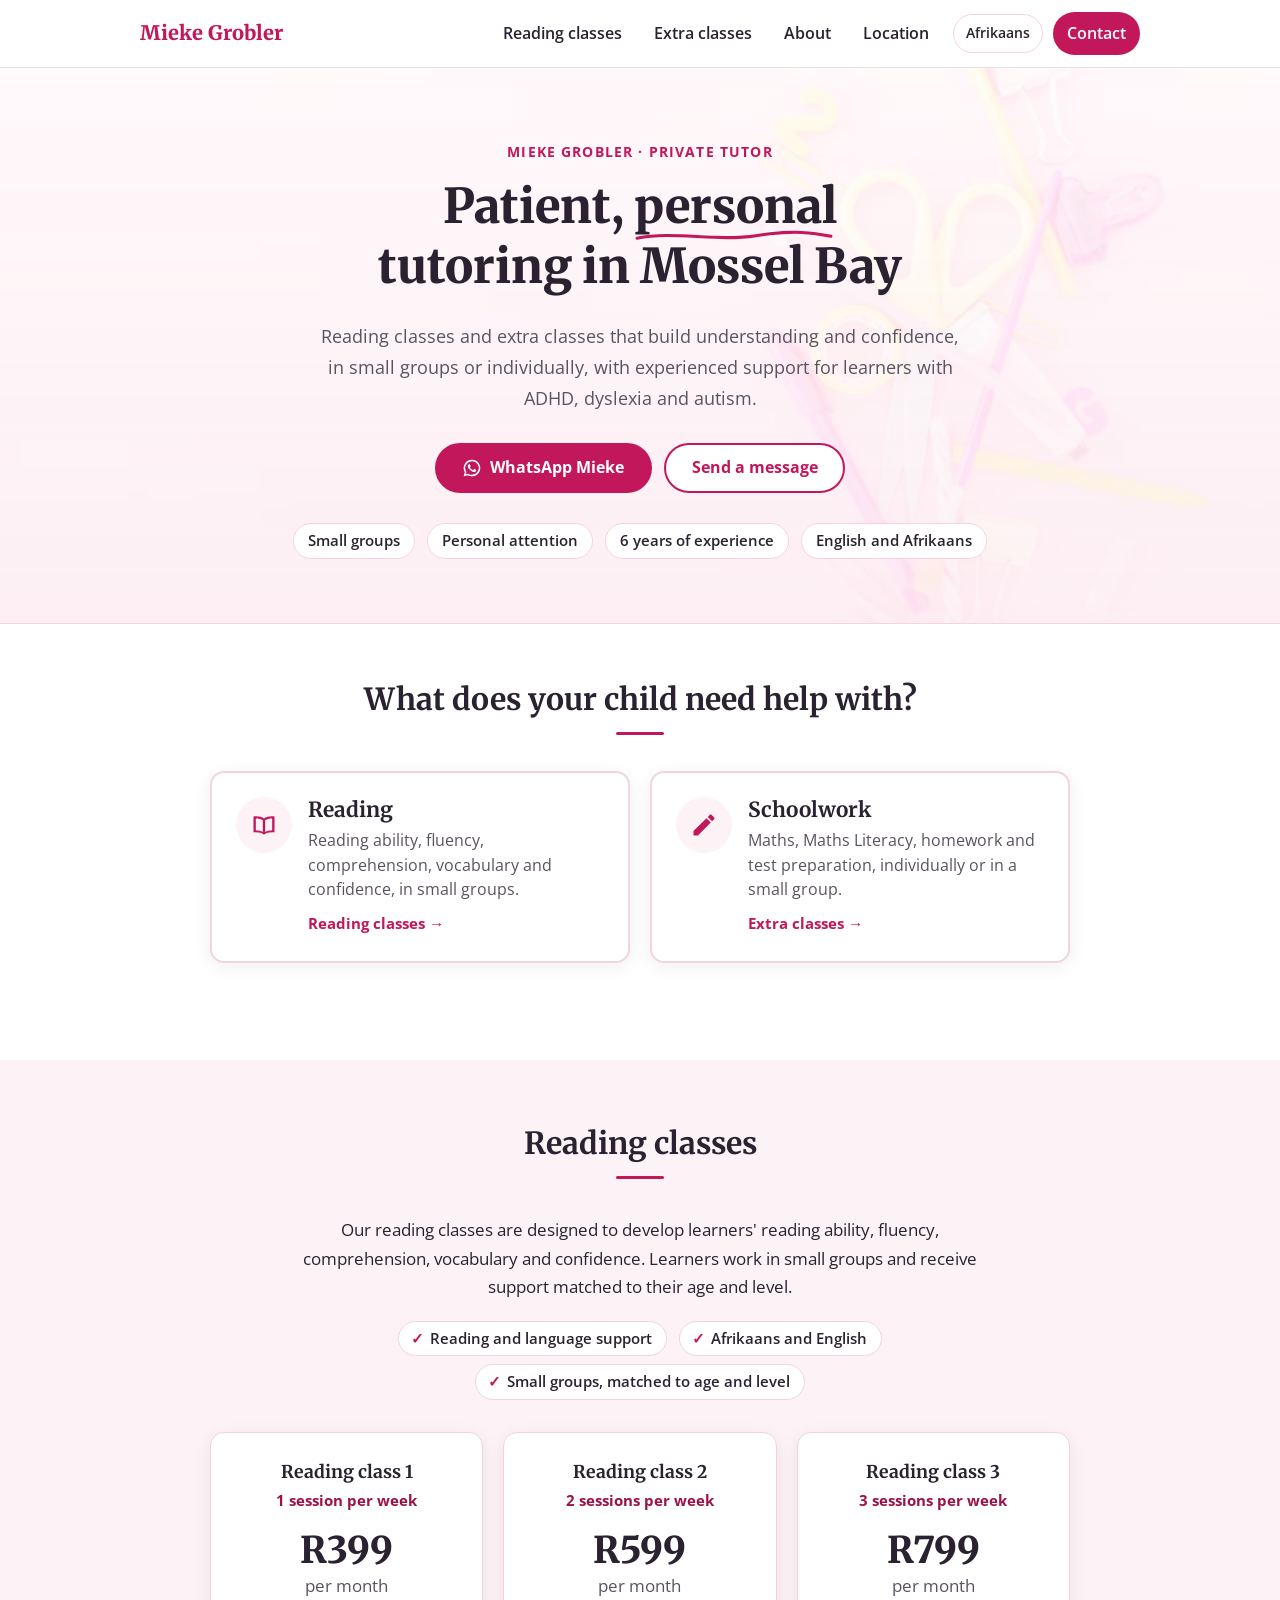
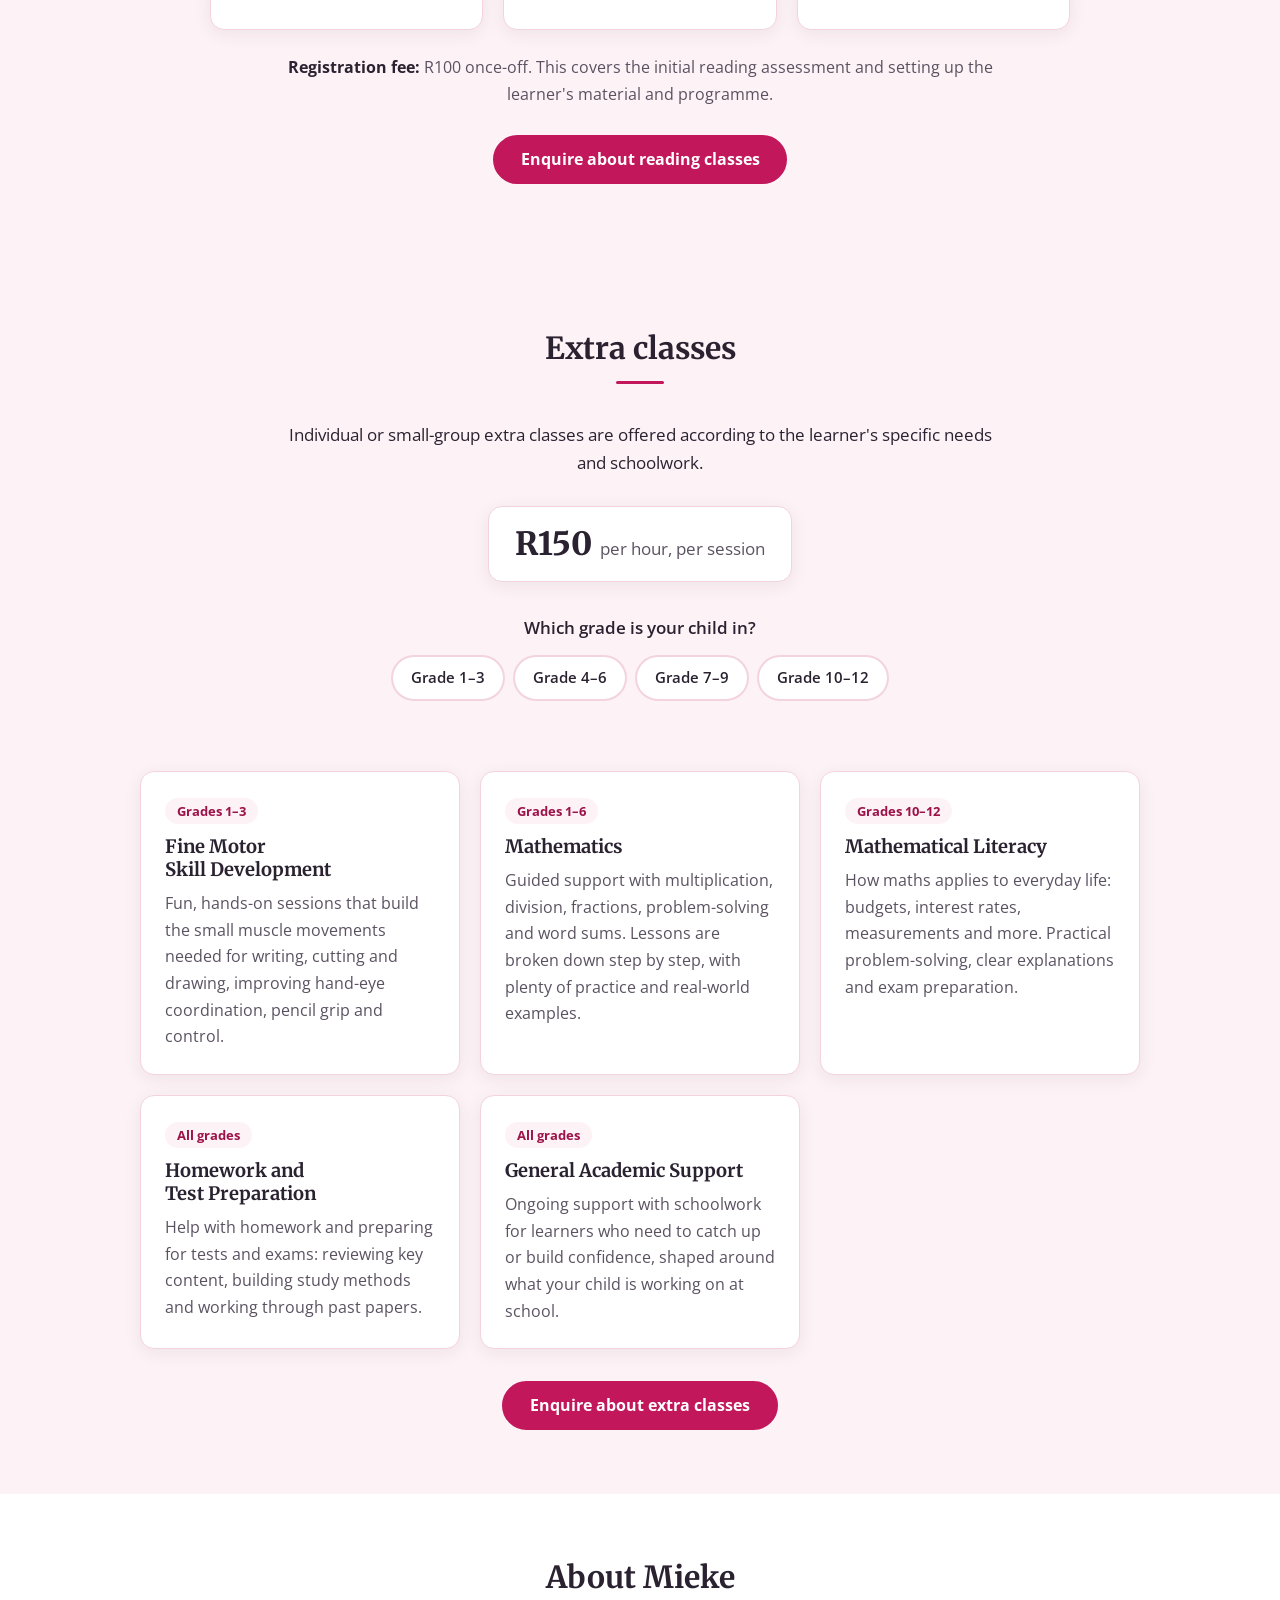
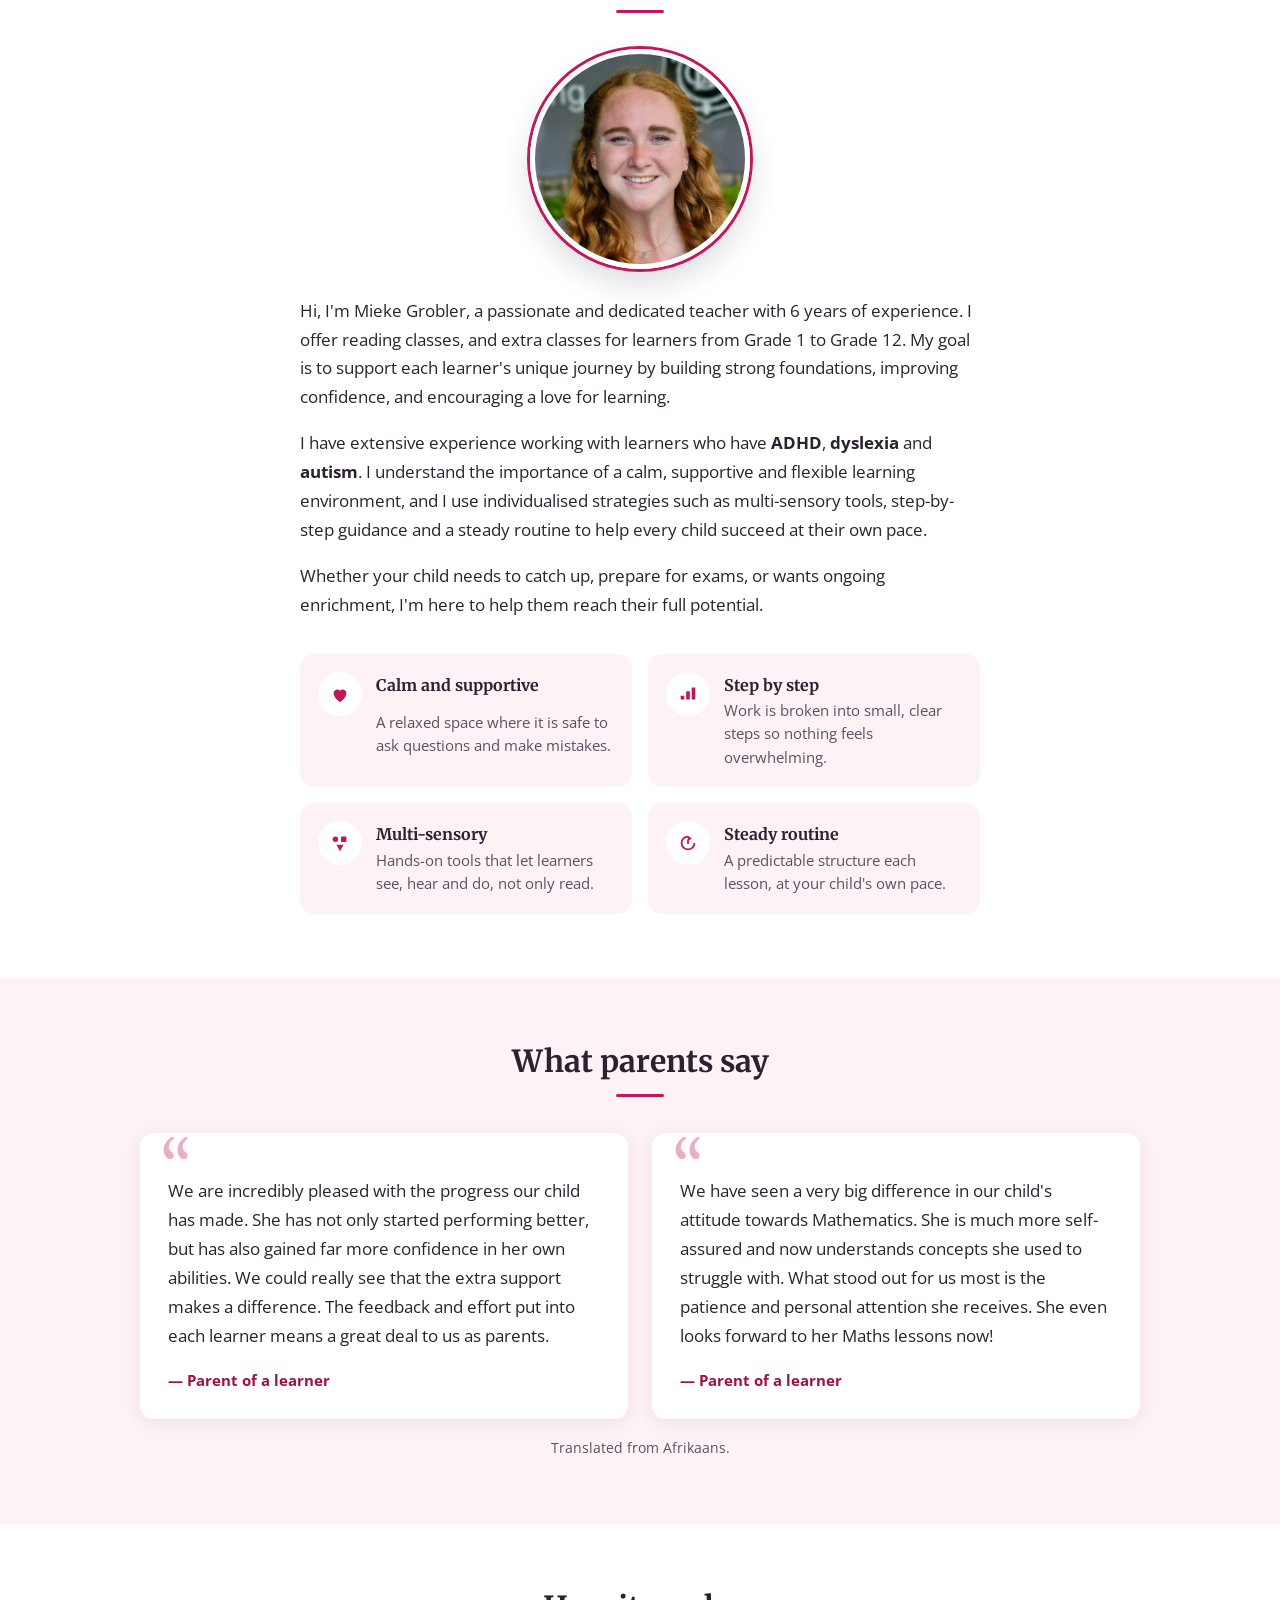
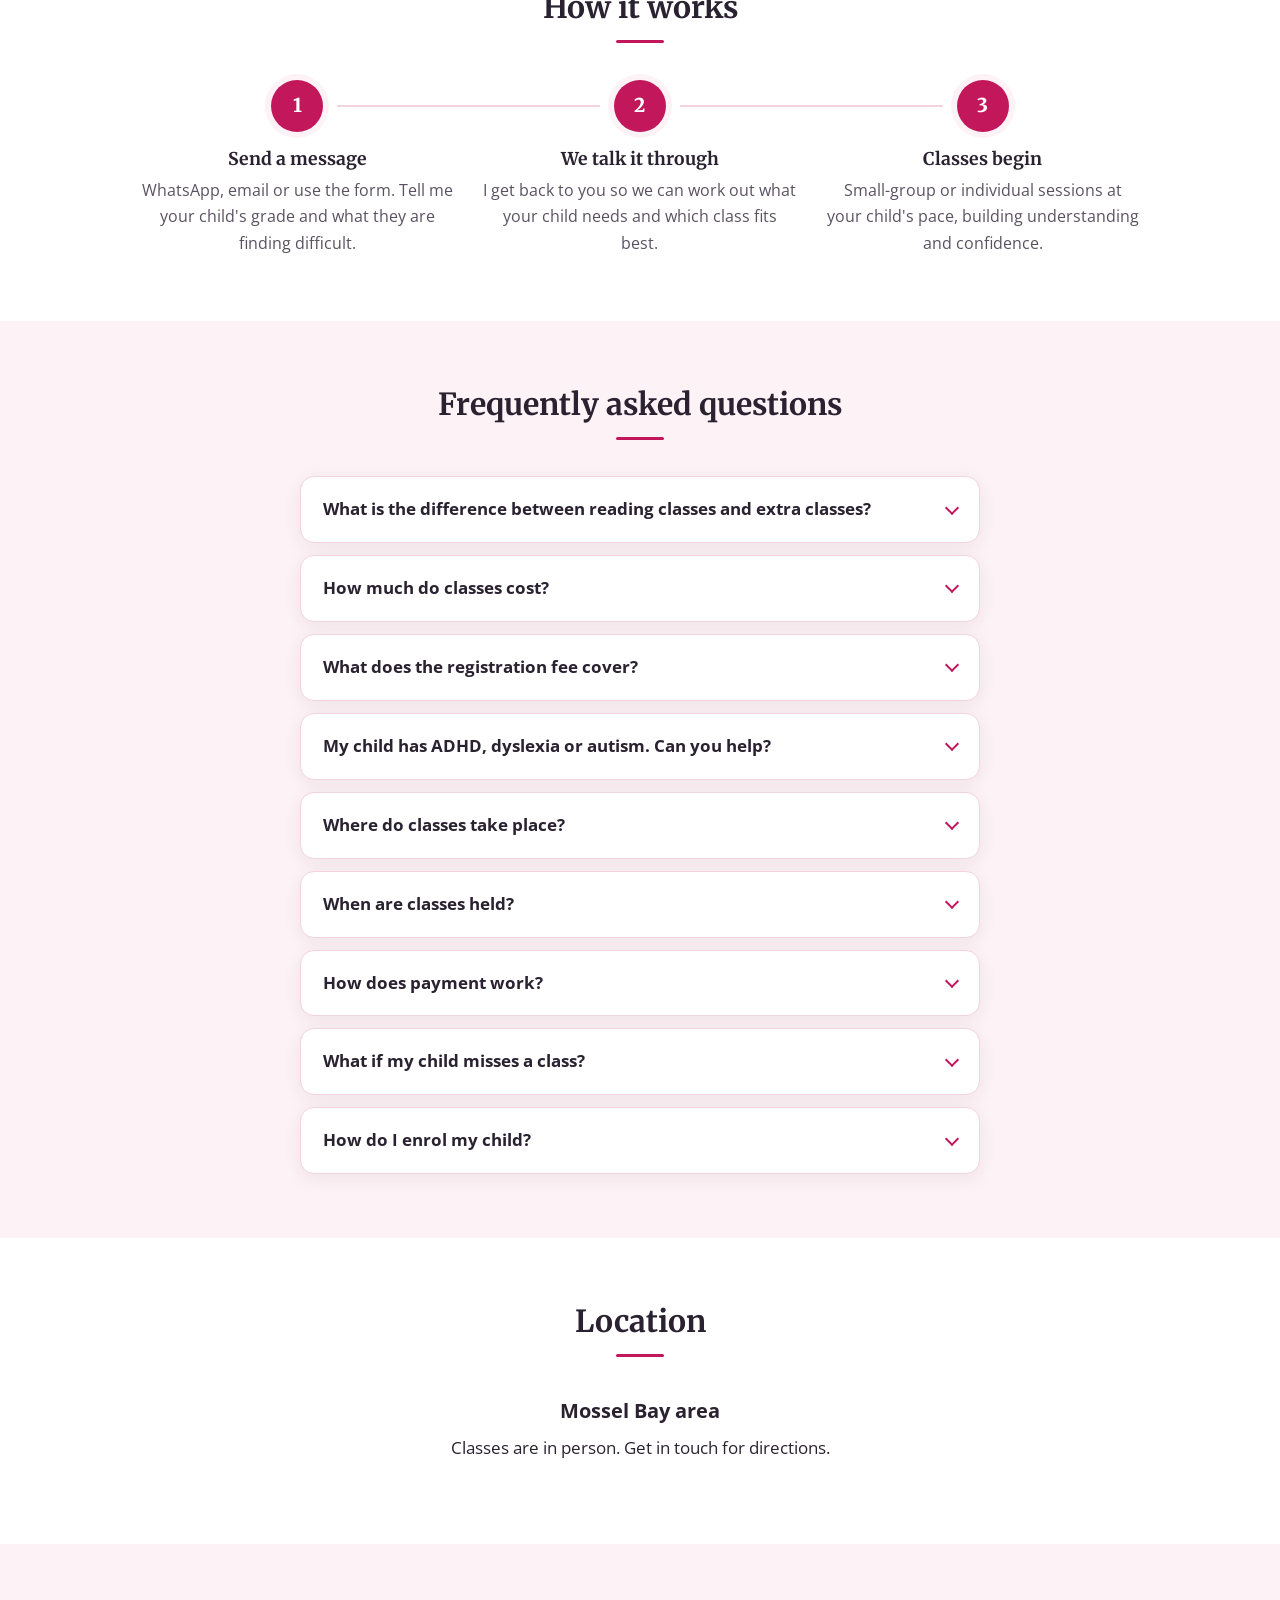
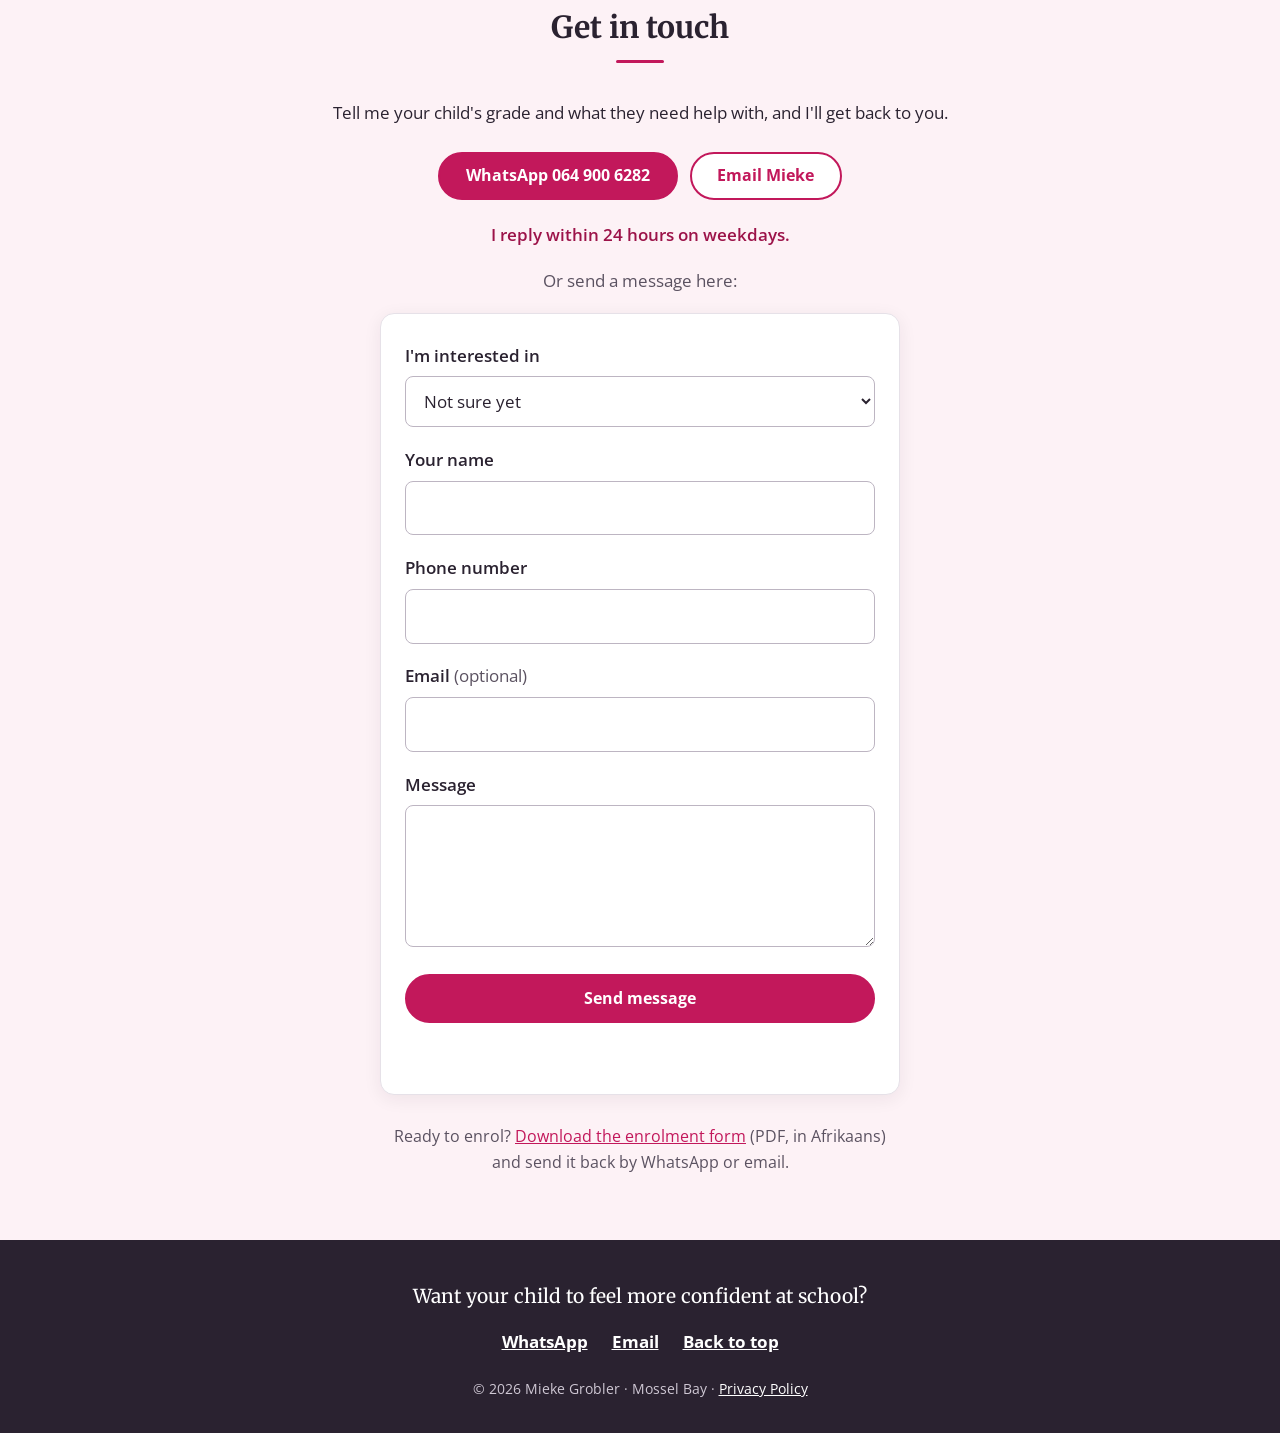
==== commit 5074ac68: "Offer Mathematics for Grades 1-6 Co-Authored-By: Claude Fable 5.2 <noreply@anthropic.com>" ====
--- a/index.html
+++ b/index.html
@@ -159,8 +159,8 @@
                     <h3>Fine Motor Skill Development</h3>
                     <p>Fun, hands-on sessions that build the small muscle movements needed for writing, cutting and drawing, improving hand-eye coordination, pencil grip and control.</p>
                 </article>
-                <article class="card reveal" data-grades="4-6">
-                    <p class="card-tag">Grades 4–6</p>
+                <article class="card reveal" data-grades="1-3 4-6">
+                    <p class="card-tag">Grades 1–6</p>
                     <h3>Mathematics</h3>
                     <p>Guided support with multiplication, division, fractions, problem-solving and word sums. Lessons are broken down step by step, with plenty of practice and real-world examples.</p>
                 </article>
